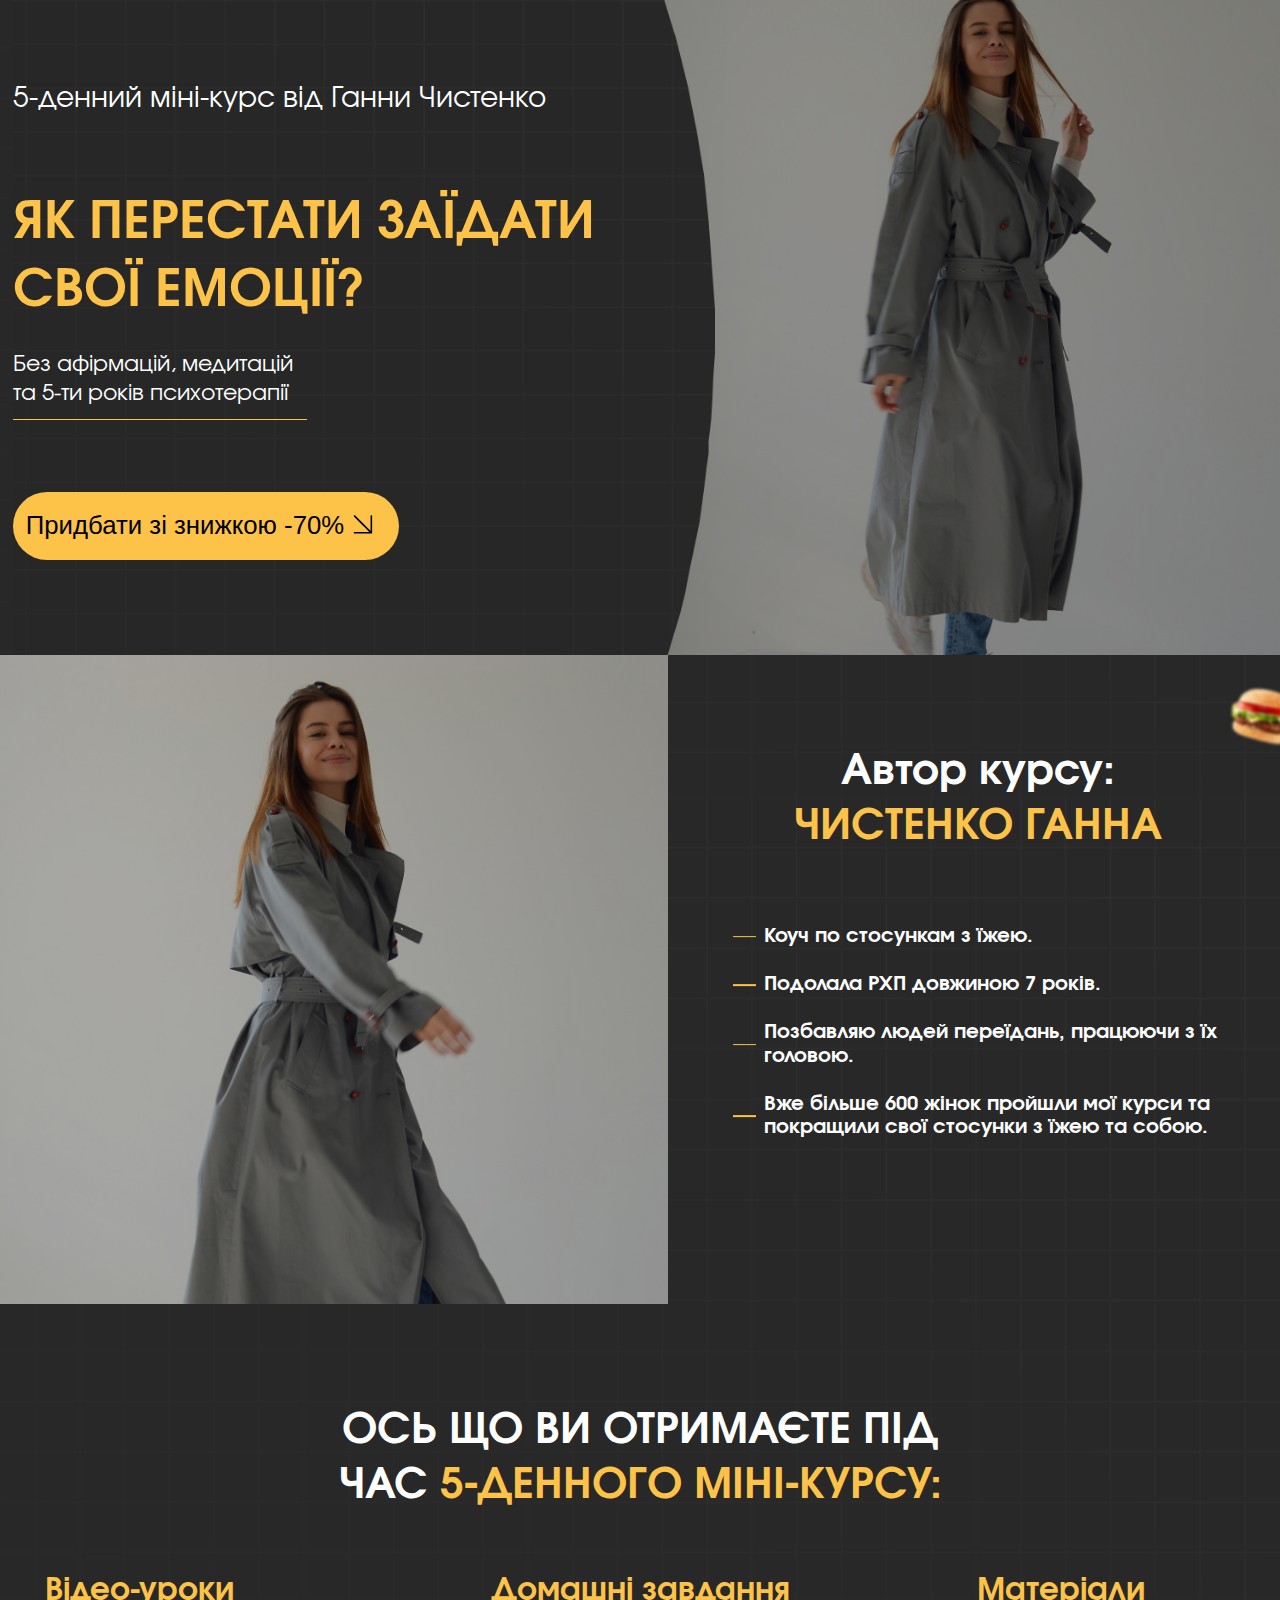
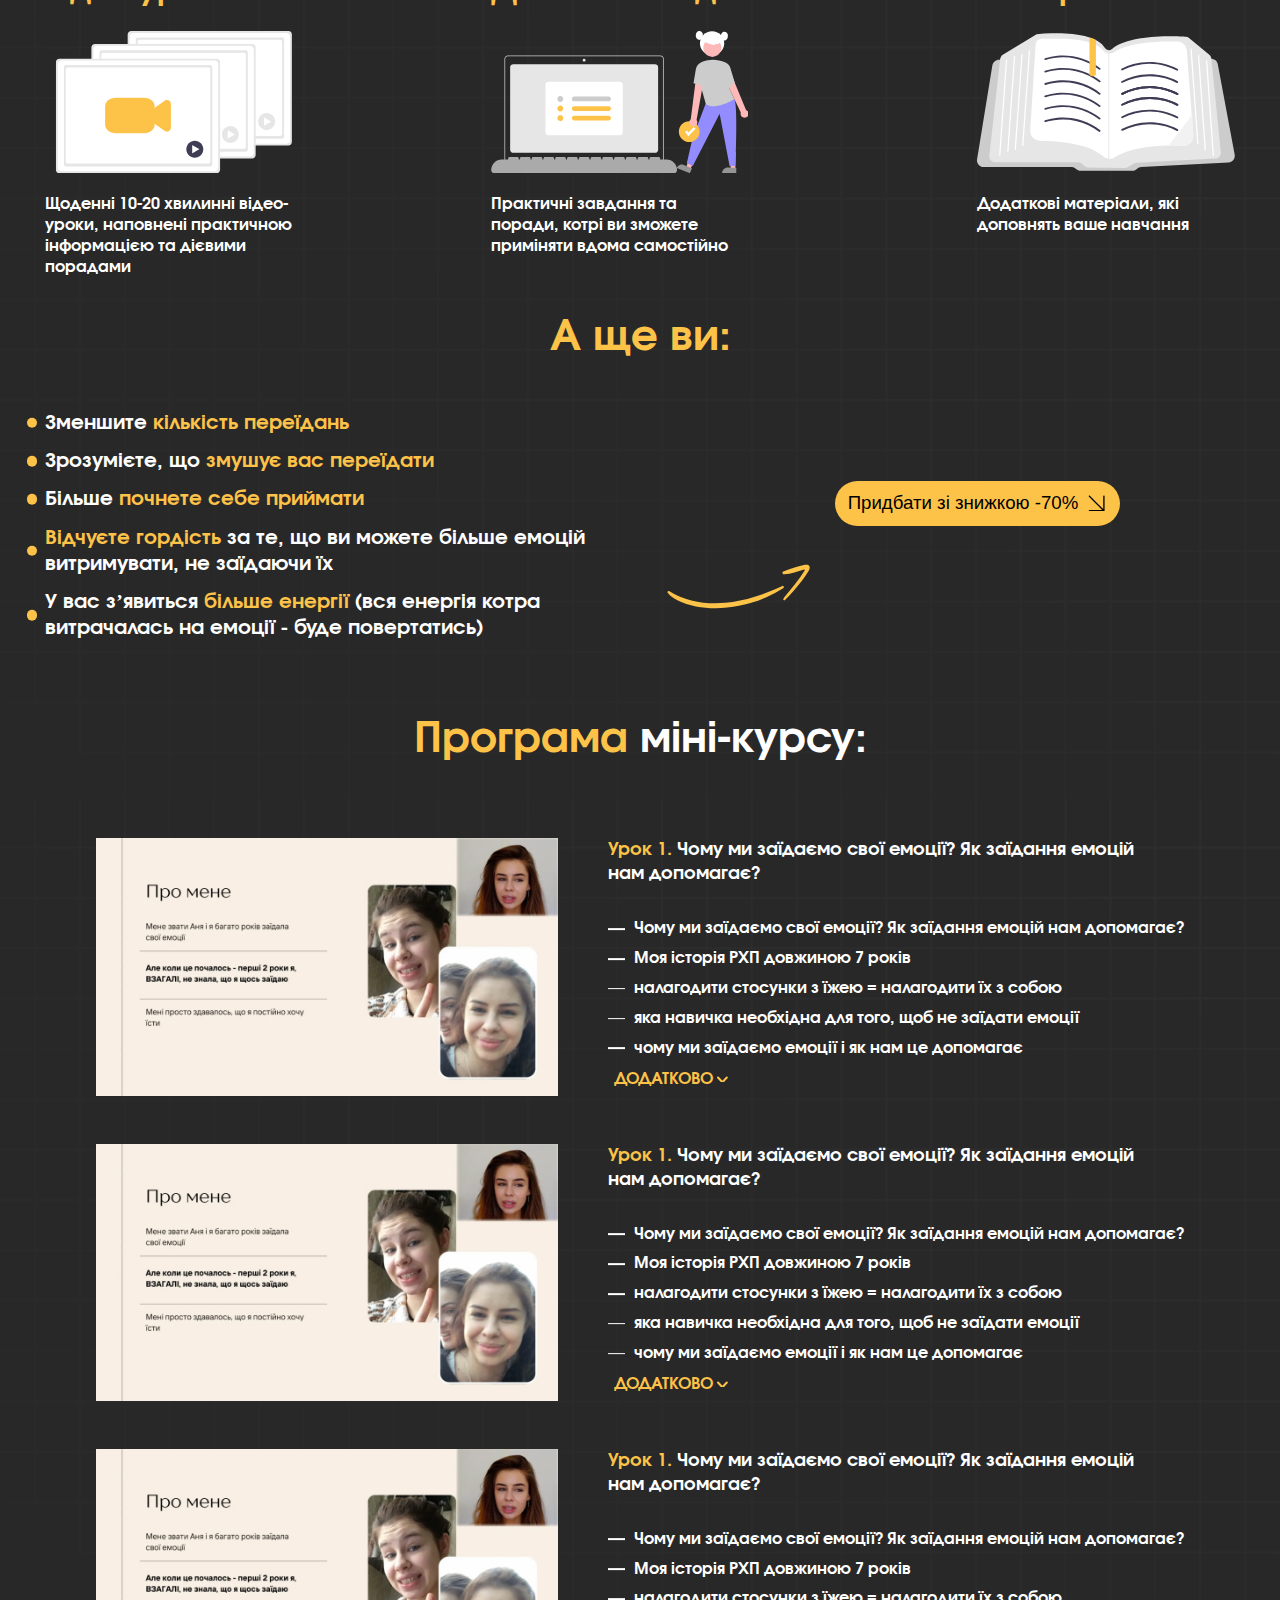
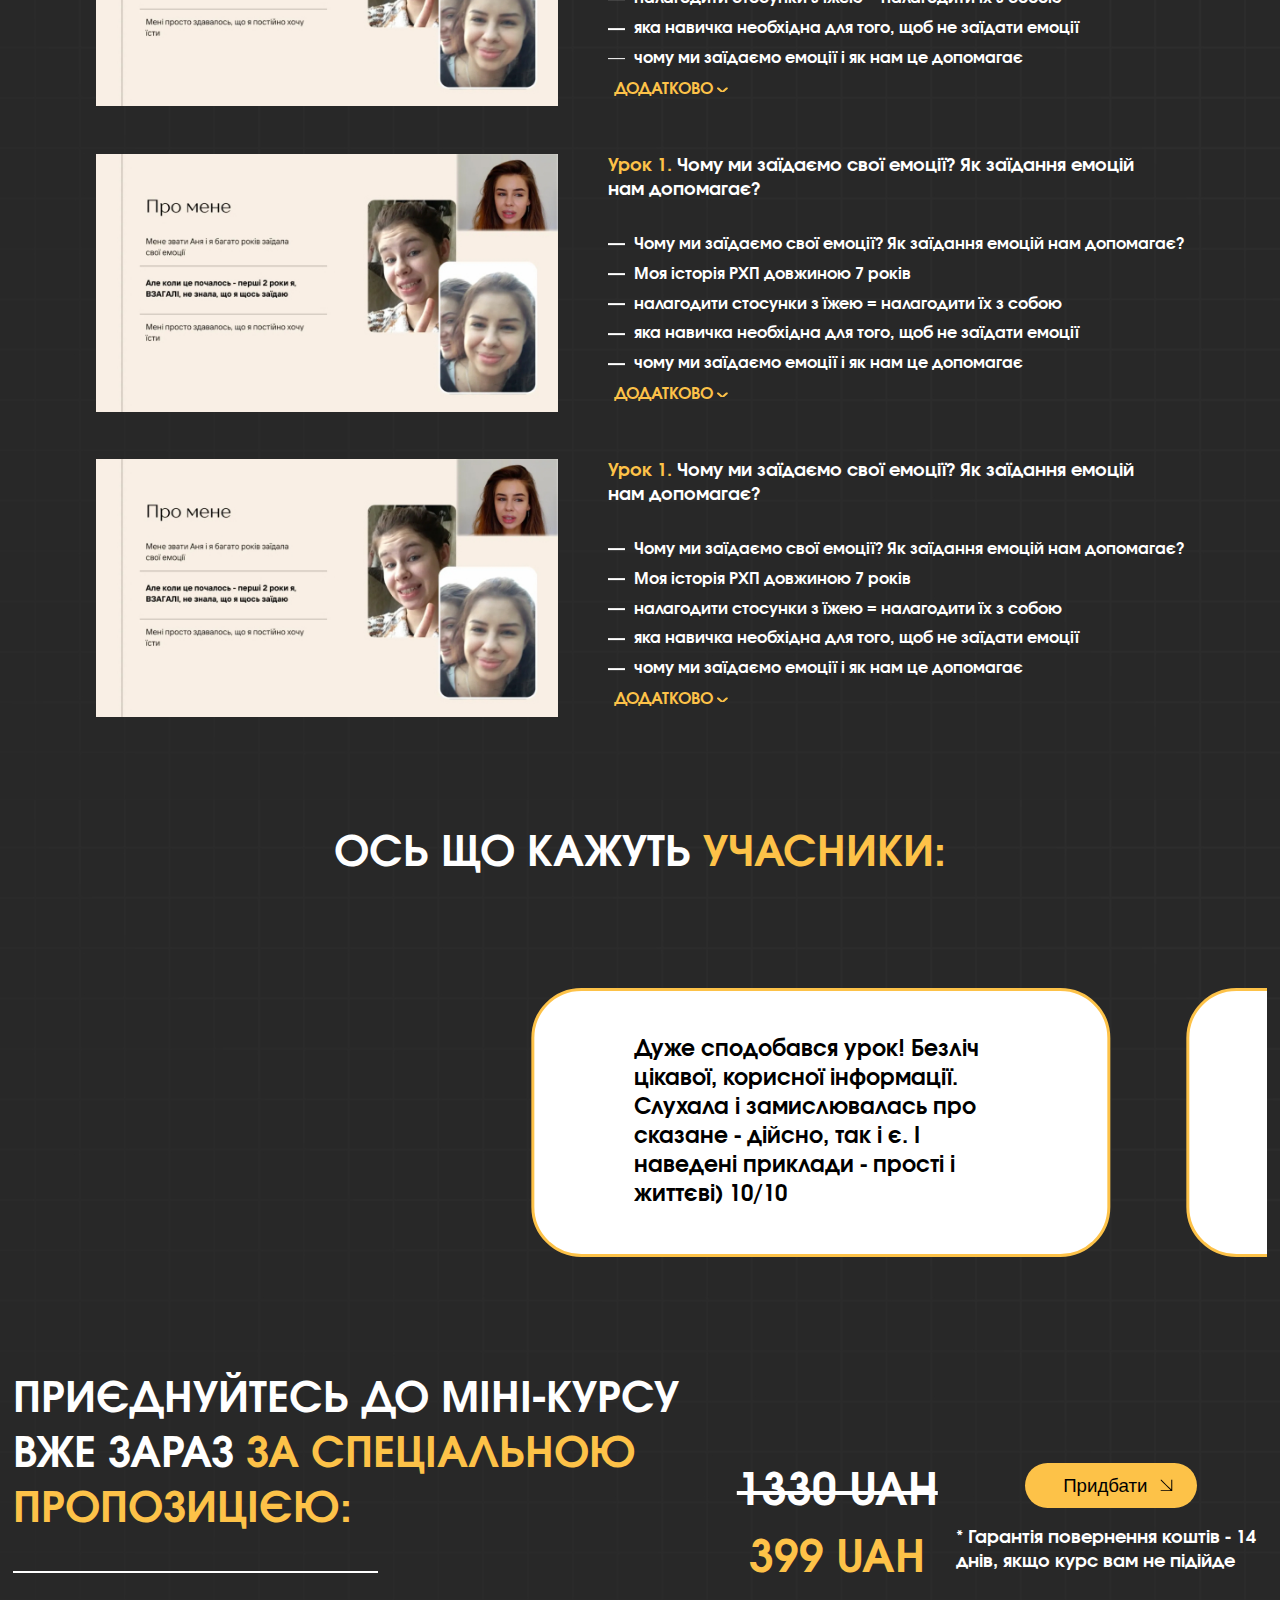
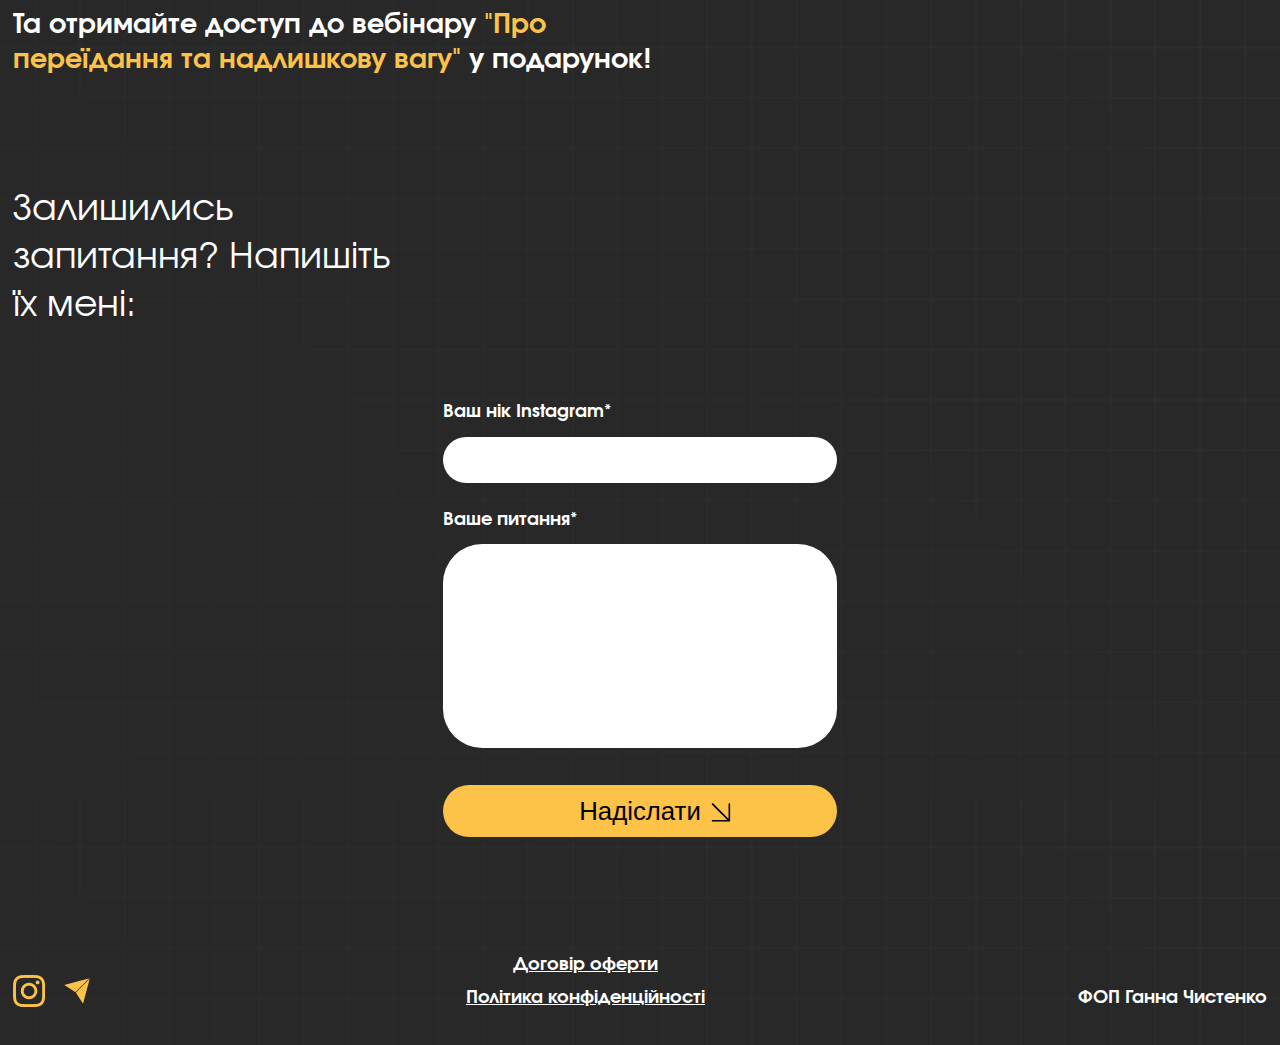
==== index.html @ 41fa8863 "finished desktop" ====
<!DOCTYPE html>
<html lang="ua">

<head>
    <meta charset="UTF-8">
    <meta name="viewport" content="width=device-width, initial-scale=1.0">
    <title>Alina Tymoshenko</title>
    <link rel="stylesheet" href="./css/swiper.css">
    <link rel="stylesheet" href="./css/style.css">
</head>

<body>
    <div class="wrapper">

        <main class="main">
            <section class="head">
                <div class="container head__container">
                    <div class="head__content">
                        <div class="head__content-left">
                            <p class="head__content-left__top-text">
                                5-денний міні-курс від Ганни Чистенко
                            </p>
                            <h1 class="head__title">
                                ЯК ПЕРЕСТАТИ ЗАЇДАТИ
                                СВОЇ ЕМОЦІЇ?
                            </h1>
                            <span class="head__subtitle">
                                Без афірмацій, медитацій
                                та 5-ти років психотерапії
                            </span>
                            <a href="#">
                                <button class="btn">
                                    Придбати зі знижкою -70%
                                </button>
                            </a>
                        </div>
                        <div class="head__content-right">
                            <img class="head__content-img" src="./img/head/photo.jpg" alt="bannerImg">
                        </div>
                    </div>
                </div>
            </section>
            <section id="about" class="about">
                <div class="container about__container">
                    <!-- <h2 class="title  title__shine title--mobile">
                        Про автора курсу
                    </h2> -->
                    <div class="about__content">
                        <div class="about__content-left">
                            <img class="about__content-img" src="./img/about/aboutImg.jpg" alt="whoImg">
                        </div>
                        <div class="about__content-right">
                            <h1 class="title about__title ">
                                Автор курсу:
                                <strong>
                                    ЧИСТЕНКО ГАННА
                                </strong>
                            </h1>
                            <ul class="about__list">
                                <li class="about__list-item">
                                    Коуч по стосункам з їжею.
                                </li>
                                <li class="about__list-item">
                                    Подолала РХП довжиною 7 років. 
                                </li>
                                <li class="about__list-item">
                                    Позбавляю людей переїдань, працюючи з їх головою.
                                </li>
                                <li class="about__list-item">
                                    Вже більше 600 жінок пройшли мої курси та покращили свої стосунки з їжею та собою.
                                </li>
                            </ul>
                        </div>
                    </div>
                </div>
            </section>
            <section class="result">
                <div class="container result__container">
                    <h2 class="title result__title">
                        ОСЬ ЩО ВИ ОТРИМАЄТЕ ПІД ЧАС <strong>5-ДЕННОГО МІНІ-КУРСУ:</strong>
                    </h2>
                    <ul class="result__list">
                        <li class="result__list-item">
                            <h4 class="result__list-item__title">
                                Відео-уроки
                            </h4>
                            <svg class="result__icon" xmlns="http://www.w3.org/2000/svg" width="254" height="153" viewBox="0 0 254 153"
                                fill="none">
                                <g clip-path="url(#clip0_55_604)">
                                    <path
                                        d="M254 119.395C254.005 120.42 253.604 121.405 252.883 122.133C252.163 122.861 251.183 123.274 250.158 123.279H81.1304C80.6232 123.276 80.1216 123.174 79.6541 122.977C79.1865 122.781 78.7623 122.494 78.4055 122.133C78.0488 121.773 77.7665 121.345 77.5749 120.875C77.3833 120.406 77.286 119.903 77.2886 119.395V3.88388C77.2833 2.85917 77.685 1.8743 78.4055 1.14593C79.1259 0.417565 80.1061 0.00535877 81.1303 0H250.158C250.665 0.00263925 251.167 0.10519 251.635 0.301797C252.102 0.498403 252.526 0.785214 252.883 1.14586C253.24 1.5065 253.522 1.93391 253.714 2.40368C253.905 2.87345 254.003 3.37639 254 3.88377V119.395Z"
                                        fill="#E6E6E6" />
                                    <path
                                        d="M252.006 117.504C252.006 118.5 251.611 119.455 250.907 120.159C250.203 120.863 249.248 121.259 248.253 121.259H83.1521C82.1566 121.259 81.2018 120.863 80.4979 120.159C79.7939 119.455 79.3984 118.5 79.3984 117.504V5.82829C79.3984 4.83229 79.7939 3.87709 80.4979 3.17281C81.2018 2.46853 82.1566 2.07288 83.1521 2.07288H248.26C249.254 2.07488 250.207 2.47142 250.909 3.17548C251.612 3.87954 252.006 4.8336 252.006 5.82829V117.504Z"
                                        fill="white" />
                                    <path
                                        d="M88.2222 6.92151H243.358C243.949 6.92151 244.516 7.15636 244.934 7.57439C245.351 7.99242 245.586 8.55939 245.586 9.15058V113.748C245.586 114.339 245.351 114.906 244.934 115.324C244.516 115.742 243.949 115.977 243.358 115.977H88.2222C87.6313 115.977 87.0645 115.742 86.6467 115.324C86.2289 114.906 85.9941 114.339 85.9941 113.748V9.15058C85.9941 8.55939 86.2289 7.99242 86.6467 7.57439C87.0645 7.15636 87.6313 6.92151 88.2222 6.92151Z"
                                        fill="#E6E6E6" />
                                    <path
                                        d="M90.186 9.43005H241.226C241.817 9.43005 242.384 9.6649 242.801 10.0829C243.219 10.501 243.454 11.0679 243.454 11.6591V110.675C243.454 111.266 243.219 111.833 242.801 112.251C242.384 112.669 241.817 112.904 241.226 112.904H90.186C89.5951 112.904 89.0284 112.669 88.6106 112.251C88.1927 111.833 87.958 111.266 87.958 110.675V11.6591C87.958 11.0679 88.1927 10.501 88.6106 10.0829C89.0284 9.6649 89.5951 9.43005 90.186 9.43005Z"
                                        fill="white" />
                                    <path
                                        d="M196.831 78.2147C196.236 78.2143 195.648 78.089 195.105 77.8469C194.979 77.7908 194.858 77.7223 194.746 77.6424L183.769 69.9121C183.212 69.52 182.758 68.9998 182.444 68.3953C182.13 67.7908 181.966 67.1197 181.966 66.4386V55.896C181.966 55.2149 182.13 54.5438 182.444 53.9393C182.758 53.3348 183.212 52.8145 183.769 52.4225L194.746 44.6921C194.858 44.6122 194.979 44.5437 195.105 44.4876C195.752 44.2 196.46 44.0786 197.165 44.1344C197.871 44.1903 198.551 44.4216 199.144 44.8073C199.738 45.193 200.225 45.721 200.563 46.3432C200.901 46.9654 201.077 47.6621 201.077 48.3701V73.9645C201.077 75.0914 200.63 76.1721 199.834 76.9689C199.037 77.7657 197.957 78.2134 196.831 78.2134L196.831 78.2147Z"
                                        fill="#3F3D56" />
                                    <path
                                        d="M172.264 80.2873H141.649C135.403 80.2822 130.341 76.2428 130.334 71.2584V51.0761C130.341 46.0916 135.403 42.0522 141.649 42.0471H172.344C178.546 42.053 183.571 46.0634 183.578 51.0123V71.2584C183.572 76.2428 178.51 80.2822 172.264 80.2873Z"
                                        fill="#3F3D56" />
                                    <path
                                        d="M226.8 106.537C231.829 106.537 235.905 102.459 235.905 97.4278C235.905 92.3967 231.829 88.3182 226.8 88.3182C221.771 88.3182 217.695 92.3967 217.695 97.4278C217.695 102.459 221.771 106.537 226.8 106.537Z"
                                        fill="#E6E6E6" />
                                    <path
                                        d="M231.53 97.2644L224.272 93.0721C224.243 93.0556 224.211 93.0469 224.177 93.0469C224.144 93.0469 224.112 93.0556 224.083 93.0721C224.055 93.0887 224.031 93.1125 224.014 93.1412C223.998 93.1698 223.989 93.2023 223.989 93.2354V101.62C223.989 101.653 223.998 101.686 224.014 101.714C224.031 101.743 224.055 101.767 224.083 101.783C224.112 101.8 224.144 101.809 224.177 101.809C224.211 101.809 224.243 101.8 224.272 101.783L231.53 97.591C231.558 97.5745 231.582 97.5507 231.599 97.522C231.615 97.4933 231.624 97.4608 231.624 97.4277C231.624 97.3946 231.615 97.3621 231.599 97.3335C231.582 97.3048 231.558 97.281 231.53 97.2644L224.272 93.0721C224.243 93.0556 224.211 93.0469 224.177 93.0469C224.144 93.0469 224.112 93.0556 224.083 93.0721C224.055 93.0887 224.031 93.1125 224.014 93.1412C223.998 93.1698 223.989 93.2023 223.989 93.2354V101.62C223.989 101.653 223.998 101.686 224.014 101.714C224.031 101.743 224.055 101.767 224.083 101.783C224.112 101.8 224.144 101.809 224.177 101.809C224.211 101.809 224.243 101.8 224.272 101.783L231.53 97.591C231.558 97.5745 231.582 97.5507 231.599 97.522C231.615 97.4933 231.624 97.4608 231.624 97.4277C231.624 97.3946 231.615 97.3621 231.599 97.3335C231.582 97.3048 231.558 97.281 231.53 97.2644Z"
                                        fill="white" />
                                    <path
                                        d="M214.978 133.248C214.983 134.273 214.582 135.258 213.861 135.986C213.141 136.714 212.161 137.127 211.136 137.132H42.1084C41.6013 137.129 41.0996 137.027 40.6321 136.83C40.1646 136.634 39.7403 136.347 39.3836 135.986C39.0268 135.626 38.7446 135.198 38.5529 134.728C38.3613 134.259 38.264 133.756 38.2667 133.248V17.7369C38.2613 16.7122 38.663 15.7273 39.3835 14.999C40.1039 14.2706 41.0841 13.8584 42.1083 13.853H211.136C211.643 13.8557 212.145 13.9582 212.613 14.1548C213.08 14.3514 213.504 14.6382 213.861 14.9989C214.218 15.3595 214.5 15.7869 214.692 16.2567C214.883 16.7265 214.981 17.2294 214.978 17.7368V133.248Z"
                                        fill="#E6E6E6" />
                                    <path
                                        d="M212.984 131.357C212.984 132.353 212.589 133.308 211.885 134.012C211.181 134.716 210.226 135.112 209.231 135.112H44.1301C43.1346 135.112 42.1798 134.716 41.4759 134.012C40.7719 133.308 40.3765 132.353 40.3765 131.357V19.6813C40.3765 18.6853 40.7719 17.7301 41.4759 17.0258C42.1798 16.3216 43.1346 15.9259 44.1301 15.9259H209.238C210.232 15.9279 211.185 16.3244 211.887 17.0285C212.59 17.7326 212.984 18.6866 212.984 19.6813V131.357Z"
                                        fill="white" />
                                    <path
                                        d="M49.2004 20.7744H204.336C204.927 20.7744 205.494 21.0093 205.912 21.4273C206.33 21.8453 206.564 22.4123 206.564 23.0035V127.601C206.564 128.192 206.33 128.759 205.912 129.177C205.494 129.595 204.927 129.83 204.336 129.83H49.2004C48.6095 129.83 48.0428 129.595 47.625 129.177C47.2071 128.759 46.9724 128.192 46.9724 127.601V23.0035C46.9724 22.4123 47.2071 21.8453 47.625 21.4273C48.0428 21.0093 48.6095 20.7744 49.2004 20.7744Z"
                                        fill="#E6E6E6" />
                                    <path
                                        d="M51.1641 23.2831H202.204C202.795 23.2831 203.362 23.5179 203.779 23.936C204.197 24.354 204.432 24.921 204.432 25.5122V124.528C204.432 125.119 204.197 125.686 203.779 126.104C203.362 126.523 202.795 126.757 202.204 126.757H51.1641C50.5731 126.757 50.0064 126.523 49.5886 126.104C49.1708 125.686 48.936 125.119 48.936 124.528V25.5122C48.936 24.921 49.1708 24.354 49.5886 23.936C50.0064 23.5179 50.5731 23.2831 51.1641 23.2831Z"
                                        fill="white" />
                                    <path
                                        d="M157.809 92.0677C157.214 92.0673 156.626 91.942 156.083 91.7C155.957 91.6438 155.836 91.5753 155.724 91.4955L144.747 83.7651C144.19 83.373 143.736 82.8528 143.422 82.2483C143.108 81.6438 142.944 80.9727 142.944 80.2916V69.749C142.944 69.0679 143.108 68.3968 143.422 67.7923C143.736 67.1878 144.19 66.6676 144.747 66.2755L155.724 58.5451C155.836 58.4653 155.957 58.3968 156.083 58.3407C156.73 58.0531 157.438 57.9316 158.143 57.9875C158.849 58.0433 159.529 58.2746 160.123 58.6603C160.716 59.0461 161.203 59.574 161.541 60.1962C161.879 60.8184 162.055 61.5152 162.055 62.2231V87.8175C162.055 88.9444 161.608 90.0251 160.812 90.8219C160.015 91.6188 158.935 92.0664 157.809 92.0664L157.809 92.0677Z"
                                        fill="#3F3D56" />
                                    <path
                                        d="M133.242 94.1404H102.627C96.3808 94.1353 91.3189 90.0958 91.3125 85.1114V64.9291C91.3189 59.9447 96.3808 55.9053 102.627 55.9001H133.322C139.524 55.906 144.549 59.9164 144.556 64.8654V85.1114C144.55 90.0958 139.488 94.1353 133.242 94.1404Z"
                                        fill="#3F3D56" />
                                    <path
                                        d="M187.778 120.39C192.807 120.39 196.884 116.312 196.884 111.281C196.884 106.25 192.807 102.171 187.778 102.171C182.75 102.171 178.673 106.25 178.673 111.281C178.673 116.312 182.75 120.39 187.778 120.39Z"
                                        fill="#E6E6E6" />
                                    <path
                                        d="M192.508 111.117L185.25 106.925C185.221 106.909 185.189 106.9 185.156 106.9C185.122 106.9 185.09 106.909 185.061 106.925C185.033 106.942 185.009 106.966 184.992 106.994C184.976 107.023 184.967 107.055 184.967 107.088V115.473C184.967 115.506 184.976 115.539 184.992 115.567C185.009 115.596 185.033 115.62 185.061 115.636C185.09 115.653 185.122 115.662 185.156 115.662C185.189 115.662 185.221 115.653 185.25 115.636L192.508 111.444C192.536 111.428 192.56 111.404 192.577 111.375C192.593 111.346 192.602 111.314 192.602 111.281C192.602 111.248 192.593 111.215 192.577 111.187C192.56 111.158 192.536 111.134 192.508 111.117L185.25 106.925C185.221 106.909 185.189 106.9 185.156 106.9C185.122 106.9 185.09 106.909 185.061 106.925C185.033 106.942 185.009 106.966 184.992 106.994C184.976 107.023 184.967 107.055 184.967 107.088V115.473C184.967 115.506 184.976 115.539 184.992 115.567C185.009 115.596 185.033 115.62 185.061 115.636C185.09 115.653 185.122 115.662 185.156 115.662C185.189 115.662 185.221 115.653 185.25 115.636L192.508 111.444C192.536 111.428 192.56 111.404 192.577 111.375C192.593 111.346 192.602 111.314 192.602 111.281C192.602 111.248 192.593 111.215 192.577 111.187C192.56 111.158 192.536 111.134 192.508 111.117Z"
                                        fill="white" />
                                    <path
                                        d="M176.711 149.116C176.717 150.141 176.315 151.126 175.595 151.854C174.874 152.582 173.894 152.995 172.87 153H3.84182C3.33468 152.997 2.83301 152.895 2.36548 152.698C1.89795 152.502 1.4737 152.215 1.11696 151.854C0.760215 151.493 0.477967 151.066 0.286328 150.596C0.0946896 150.127 -0.0025863 149.624 5.28671e-05 149.116V33.6048C-0.00530269 32.5801 0.396433 31.5952 1.11688 30.8669C1.83733 30.1385 2.81749 29.7263 3.84171 29.7209H172.87C173.377 29.7236 173.878 29.8261 174.346 30.0227C174.813 30.2194 175.238 30.5062 175.594 30.8668C175.951 31.2274 176.233 31.6549 176.425 32.1246C176.617 32.5944 176.714 33.0973 176.711 33.6047V149.116Z"
                                        fill="#E6E6E6" />
                                    <path
                                        d="M174.718 147.225C174.718 148.221 174.322 149.176 173.618 149.88C172.914 150.584 171.96 150.98 170.964 150.98H5.86352C4.86799 150.98 3.91323 150.584 3.20928 149.88C2.50534 149.176 2.10986 148.221 2.10986 147.225V35.5492C2.10986 34.5532 2.50534 33.598 3.20928 32.8938C3.91323 32.1895 4.86799 31.7938 5.86352 31.7938H170.972C171.966 31.7958 172.919 32.1924 173.621 32.8964C174.323 33.6005 174.718 34.5546 174.718 35.5492V147.225Z"
                                        fill="white" />
                                    <path
                                        d="M10.9338 36.6425H166.07C166.661 36.6425 167.227 36.8773 167.645 37.2953C168.063 37.7134 168.298 38.2803 168.298 38.8715V143.469C168.298 144.06 168.063 144.627 167.645 145.045C167.227 145.463 166.661 145.698 166.07 145.698H10.9338C10.3429 145.698 9.77622 145.463 9.35838 145.045C8.94055 144.627 8.70581 144.06 8.70581 143.469V38.8715C8.70581 38.2803 8.94055 37.7134 9.35838 37.2953C9.77622 36.8773 10.3429 36.6425 10.9338 36.6425Z"
                                        fill="#E6E6E6" />
                                    <path
                                        d="M12.8975 39.1511H163.937C164.23 39.1511 164.52 39.2088 164.79 39.3208C165.06 39.4328 165.306 39.597 165.513 39.804C165.72 40.011 165.884 40.2567 165.996 40.5272C166.108 40.7976 166.165 41.0875 166.165 41.3802V140.396C166.165 140.689 166.108 140.979 165.996 141.249C165.884 141.52 165.72 141.766 165.513 141.973C165.306 142.18 165.06 142.344 164.79 142.456C164.52 142.568 164.23 142.625 163.937 142.625H12.8975C12.3065 142.625 11.7398 142.391 11.322 141.973C10.9042 141.555 10.6694 140.988 10.6694 140.396V41.3802C10.6694 40.789 10.9042 40.222 11.322 39.804C11.7398 39.386 12.3065 39.1511 12.8975 39.1511Z"
                                        fill="white" />
                                    <path
                                        d="M119.542 108.275C118.947 108.275 118.36 108.15 117.817 107.907C117.69 107.851 117.57 107.783 117.457 107.703L106.48 99.9726C105.923 99.5806 105.469 99.0604 105.155 98.4558C104.842 97.8513 104.678 97.1802 104.678 96.4991V85.9565C104.678 85.2754 104.842 84.6043 105.155 83.9998C105.469 83.3953 105.923 82.8751 106.48 82.483L117.457 74.7527C117.57 74.6728 117.69 74.6043 117.817 74.5482C118.463 74.2606 119.171 74.1392 119.877 74.195C120.582 74.2508 121.263 74.4821 121.856 74.8678C122.449 75.2536 122.937 75.7815 123.274 76.4037C123.612 77.0259 123.789 77.7227 123.789 78.4306V104.025C123.789 105.152 123.341 106.233 122.545 107.029C121.749 107.826 120.668 108.274 119.542 108.274L119.542 108.275Z"
                                        fill="#FDC248" />
                                    <path
                                        d="M94.9755 110.008H64.3602C58.1142 110.003 53.0523 105.964 53.0459 100.979V80.797C53.0523 75.8126 58.1142 71.7732 64.3602 71.7681H95.0554C101.257 71.7739 106.283 75.7844 106.29 80.7333V100.979C106.283 105.964 101.222 110.003 94.9755 110.008Z"
                                        fill="#FDC248" />
                                    <path
                                        d="M149.512 136.258C154.54 136.258 158.617 132.18 158.617 127.149C158.617 122.118 154.54 118.039 149.512 118.039C144.483 118.039 140.406 122.118 140.406 127.149C140.406 132.18 144.483 136.258 149.512 136.258Z"
                                        fill="#3F3D56" />
                                    <path
                                        d="M154.241 126.985L146.983 122.793C146.954 122.777 146.922 122.768 146.889 122.768C146.856 122.768 146.823 122.777 146.795 122.793C146.766 122.81 146.742 122.833 146.726 122.862C146.709 122.891 146.7 122.923 146.7 122.956V131.341C146.7 131.374 146.709 131.407 146.726 131.435C146.742 131.464 146.766 131.488 146.795 131.504C146.823 131.521 146.856 131.53 146.889 131.53C146.922 131.53 146.954 131.521 146.983 131.504L154.241 127.312C154.27 127.295 154.293 127.272 154.31 127.243C154.327 127.214 154.335 127.182 154.335 127.149C154.335 127.116 154.327 127.083 154.31 127.054C154.293 127.026 154.27 127.002 154.241 126.985L146.983 122.793C146.954 122.777 146.922 122.768 146.889 122.768C146.856 122.768 146.823 122.777 146.795 122.793C146.766 122.81 146.742 122.833 146.726 122.862C146.709 122.891 146.7 122.923 146.7 122.956V131.341C146.7 131.374 146.709 131.407 146.726 131.435C146.742 131.464 146.766 131.488 146.795 131.504C146.823 131.521 146.856 131.53 146.889 131.53C146.922 131.53 146.954 131.521 146.983 131.504L154.241 127.312C154.27 127.295 154.293 127.272 154.31 127.243C154.327 127.214 154.335 127.182 154.335 127.149C154.335 127.116 154.327 127.083 154.31 127.054C154.293 127.026 154.27 127.002 154.241 126.985Z"
                                        fill="white" />
                                </g>
                                <defs>
                                    <clipPath id="clip0_55_604">
                                        <rect width="254" height="153" fill="white" />
                                    </clipPath>
                                </defs>
                            </svg>
                            <p class="result__list-item__text">
                                Щоденні 10-20 хвилинні відео-уроки, наповнені практичною інформацією та дієвими порадами
                            </p>
                        </li>
                        <li class="result__list-item">
                            <h4 class="result__list-item__title">
                                Домашні завдання
                            </h4>
                            <svg class="result__icon" width="295" height="163" viewBox="0 0 295 163" fill="none" xmlns="http://www.w3.org/2000/svg">
                                <path d="M187.738 139.665H25.313C24.3623 139.664 23.4508 139.286 22.7786 138.614C22.1063 137.943 21.7281 137.032 21.7271 136.082V41.6206C21.7281 40.6708 22.1063 39.7602 22.7785 39.0886C23.4508 38.417 24.3623 38.0393 25.313 38.0382H187.738C188.688 38.0393 189.6 38.4171 190.272 39.0887C190.944 39.7603 191.323 40.6708 191.324 41.6206V136.082C191.323 137.032 190.944 137.943 190.272 138.614C189.6 139.286 188.688 139.664 187.738 139.665Z" fill="#E6E6E6"/>
                                <path d="M197.863 152.885H15.1877V32.1379C15.189 31.0764 15.6116 30.0587 16.363 29.3081C17.1143 28.5575 18.133 28.1352 19.1956 28.134H193.855C194.917 28.1352 195.936 28.5575 196.688 29.3081C197.439 30.0587 197.862 31.0764 197.863 32.1379V152.885ZM16.0315 152.042H197.019V32.1379C197.018 31.2998 196.684 30.4964 196.091 29.9038C195.498 29.3112 194.694 28.9779 193.855 28.9769H19.1956C18.3567 28.9779 17.5525 29.3112 16.9593 29.9038C16.3661 30.4964 16.0324 31.2998 16.0315 32.1379V152.042Z" fill="#CCCCCC"/>
                                <path d="M106.525 35.0881C107.457 35.0881 108.213 34.3333 108.213 33.4023C108.213 32.4712 107.457 31.7164 106.525 31.7164C105.593 31.7164 104.838 32.4712 104.838 33.4023C104.838 34.3333 105.593 35.0881 106.525 35.0881Z" fill="#E6E6E6"/>
                                <path d="M147.237 119.618H65.8135C64.8628 119.617 63.9513 119.239 63.2791 118.568C62.6068 117.896 62.2286 116.985 62.2275 116.036V61.6678C62.2286 60.7181 62.6068 59.8075 63.2791 59.1359C63.9513 58.4643 64.8628 58.0865 65.8135 58.0854H147.237C148.188 58.0866 149.099 58.4644 149.771 59.136C150.444 59.8075 150.822 60.7181 150.823 61.6678V116.036C150.822 116.985 150.444 117.896 149.771 118.568C149.099 119.239 148.188 119.617 147.237 119.618Z" fill="white"/>
                                <path d="M79.2083 81.2653C78.5408 81.2653 77.8883 81.0675 77.3332 80.697C76.7782 80.3265 76.3456 79.8 76.0902 79.1839C75.8347 78.5678 75.7679 77.8899 75.8981 77.2358C76.0283 76.5818 76.3498 75.981 76.8218 75.5095C77.2938 75.038 77.8952 74.7169 78.5499 74.5868C79.2046 74.4567 79.8832 74.5234 80.4999 74.7786C81.1166 75.0338 81.6437 75.466 82.0146 76.0204C82.3854 76.5749 82.5834 77.2268 82.5834 77.8936C82.5823 78.7875 82.2264 79.6445 81.5937 80.2766C80.961 80.9087 80.1031 81.2642 79.2083 81.2653Z" fill="#CCCCCC"/>
                                <path d="M79.2083 92.2232C78.5408 92.2232 77.8883 92.0254 77.3332 91.6549C76.7782 91.2844 76.3456 90.7579 76.0902 90.1418C75.8347 89.5257 75.7679 88.8478 75.8981 88.1937C76.0283 87.5397 76.3498 86.9389 76.8218 86.4674C77.2938 85.9958 77.8952 85.6747 78.5499 85.5447C79.2046 85.4146 79.8832 85.4813 80.4999 85.7365C81.1166 85.9917 81.6437 86.4238 82.0146 86.9783C82.3854 87.5328 82.5834 88.1847 82.5834 88.8515C82.5823 89.7454 82.2264 90.6024 81.5937 91.2345C80.961 91.8666 80.1031 92.2221 79.2083 92.2232Z" fill="#FDC248"/>
                                <path d="M79.2083 103.181C78.5408 103.181 77.8883 102.983 77.3332 102.613C76.7782 102.242 76.3456 101.716 76.0902 101.1C75.8347 100.484 75.7679 99.8056 75.8981 99.1516C76.0283 98.4976 76.3498 97.8968 76.8218 97.4253C77.2938 96.9537 77.8952 96.6326 78.5499 96.5025C79.2046 96.3724 79.8832 96.4392 80.4999 96.6944C81.1166 96.9496 81.6437 97.3817 82.0146 97.9362C82.3854 98.4907 82.5834 99.1425 82.5834 99.8094C82.5823 100.703 82.2264 101.56 81.5937 102.192C80.961 102.824 80.1031 103.18 79.2083 103.181Z" fill="#FDC248"/>
                                <path d="M95.2398 75.1542C94.5125 75.1542 93.815 75.4428 93.3007 75.9565C92.7865 76.4703 92.4976 77.1671 92.4976 77.8936C92.4976 78.6202 92.7865 79.317 93.3007 79.8307C93.815 80.3445 94.5125 80.6331 95.2398 80.6331H134.475C135.202 80.6331 135.9 80.3445 136.414 79.8307C136.928 79.317 137.217 78.6202 137.217 77.8936C137.217 77.1671 136.928 76.4703 136.414 75.9565C135.9 75.4428 135.202 75.1542 134.475 75.1542H95.2398Z" fill="#CCCCCC"/>
                                <path d="M95.2398 86.1121C94.5125 86.1121 93.815 86.4007 93.3007 86.9144C92.7865 87.4282 92.4976 88.125 92.4976 88.8515C92.4976 89.5781 92.7865 90.2749 93.3007 90.7886C93.815 91.3024 94.5125 91.591 95.2398 91.591H134.475C135.202 91.591 135.9 91.3024 136.414 90.7886C136.928 90.2749 137.217 89.5781 137.217 88.8515C137.217 88.125 136.928 87.4282 136.414 86.9144C135.9 86.4007 135.202 86.1121 134.475 86.1121H95.2398Z" fill="#FDC248"/>
                                <path d="M95.2398 97.0698C94.5125 97.0698 93.815 97.3584 93.3007 97.8722C92.7865 98.3859 92.4976 99.0827 92.4976 99.8093C92.4976 100.536 92.7865 101.233 93.3007 101.746C93.815 102.26 94.5125 102.549 95.2398 102.549H134.475C135.202 102.549 135.9 102.26 136.414 101.746C136.928 101.233 137.217 100.536 137.217 99.8093C137.217 99.0827 136.928 98.3859 136.414 97.8722C135.9 97.3584 135.202 97.0698 134.475 97.0698H95.2398Z" fill="#FDC248"/>
                                <path d="M279.83 158.184L274.658 158.098L272.532 138.129L280.165 138.258L279.83 158.184Z" fill="#FFB8B8"/>
                                <path d="M270.989 156.559L280.963 156.727L280.857 163L264.604 162.727C264.618 161.903 264.794 161.09 265.122 160.334C265.451 159.579 265.925 158.895 266.518 158.322C267.111 157.749 267.811 157.299 268.578 156.996C269.345 156.694 270.164 156.545 270.989 156.559Z" fill="#959595"/>
                                <path d="M228.509 158.137L223.714 156.198L228.918 136.802L235.994 139.664L228.509 158.137Z" fill="#FFB8B8"/>
                                <path d="M220.844 153.445L230.09 157.184L227.734 163L212.666 156.907C213.291 155.364 214.504 154.133 216.038 153.484C217.571 152.835 219.3 152.821 220.844 153.445Z" fill="#959595"/>
                                <path d="M245.795 83.4169L230.607 123.455L224.279 151.271L231.029 154.643L261.826 94.7962L273.217 154.854H279.967C279.967 154.854 283.054 83.6215 278.557 78.0403L245.795 83.4169Z" fill="#928CFF"/>
                                <path d="M226.966 127.254C233.53 127.254 238.851 121.938 238.851 115.38C238.851 108.823 233.53 103.507 226.966 103.507C220.402 103.507 215.081 108.823 215.081 115.38C215.081 121.938 220.402 127.254 226.966 127.254Z" fill="#FDC248"/>
                                <path d="M225.975 120.63L222.203 115.785L224.397 114.081L226.183 116.375L232.217 110.012L234.235 111.921L225.975 120.63Z" fill="white"/>
                                <path d="M253.178 27.9954C260.867 27.9954 267.1 21.7686 267.1 14.0874C267.1 6.40617 260.867 0.179321 253.178 0.179321C245.489 0.179321 239.256 6.40617 239.256 14.0874C239.256 21.7686 245.489 27.9954 253.178 27.9954Z" fill="white"/>
                                <path d="M233.748 108.729C234.341 108.434 234.863 108.013 235.275 107.495C235.688 106.977 235.982 106.375 236.136 105.731C236.291 105.088 236.302 104.418 236.17 103.77C236.037 103.121 235.764 102.509 235.369 101.978L245.93 43.5893L236.075 43.4596L228.741 101.198C227.891 101.92 227.335 102.928 227.18 104.032C227.024 105.135 227.279 106.257 227.896 107.186C228.513 108.114 229.45 108.784 230.529 109.068C231.607 109.353 232.753 109.232 233.748 108.729Z" fill="#FFB8B8"/>
                                <path d="M294.267 97.3246C294.639 96.7579 294.879 96.1151 294.97 95.4434C295.06 94.7718 294.998 94.0884 294.789 93.4437C294.58 92.799 294.229 92.2094 293.761 91.7184C293.294 91.2274 292.722 90.8475 292.087 90.6067L273.229 44.845C272.767 43.725 272.067 42.719 271.177 41.8968C270.287 41.0747 269.228 40.4562 268.074 40.0843C266.92 39.7125 265.699 39.5962 264.496 39.7436C263.292 39.8911 262.136 40.2986 261.106 40.938L286.084 93.5193C285.762 94.5696 285.831 95.7007 286.279 96.7041C286.726 97.7074 287.521 98.5153 288.518 98.9789C289.515 99.4424 290.646 99.5302 291.702 99.2262C292.759 98.9222 293.67 98.2468 294.267 97.3246Z" fill="#FFB8B8"/>
                                <path d="M253.453 29.6787C259.176 29.6787 263.815 25.0443 263.815 19.3274C263.815 13.6104 259.176 8.97595 253.453 8.97595C247.731 8.97595 243.092 13.6104 243.092 19.3274C243.092 25.0443 247.731 29.6787 253.453 29.6787Z" fill="#FFB8B8"/>
                                <path d="M240.854 35.6943C246.83 33.2088 257.148 30.7523 268.605 36.1064C269.946 36.7308 271.139 37.6314 272.107 38.749C273.075 39.8666 273.795 41.1761 274.221 42.5914L279.123 58.9725L272.795 65.2944L278.701 78.3595C278.701 78.3595 256.131 92.0568 246.006 83.6277L239.888 61.9227L231.873 59.8154L234.607 43.5848C234.896 41.8493 235.62 40.2153 236.712 38.8354C237.805 37.4555 239.23 36.3748 240.854 35.6943Z" fill="#CCCCCC"/>
                                <path d="M243.762 11.6724C247.809 14.1401 252.371 15.6418 257.093 16.0605L255.688 14.3785C256.711 14.7564 257.788 14.97 258.878 15.0113C259.424 15.0271 259.965 14.9149 260.46 14.6836C260.954 14.4524 261.388 14.1086 261.725 13.6798C262.001 13.2346 262.165 12.7293 262.202 12.2072C262.24 11.685 262.151 11.1615 261.943 10.6812C261.515 9.72317 260.848 8.89057 260.007 8.26263C258.515 7.08406 256.755 6.29239 254.883 5.95818C253.011 5.62396 251.086 5.75759 249.278 6.34714C248.038 6.71735 246.927 7.42901 246.074 8.40057C245.654 8.88998 245.362 9.47584 245.225 10.1056C245.088 10.7353 245.109 11.3892 245.288 12.0086" fill="white"/>
                                <path d="M241.824 2.46171C241.655 0.691599 239.485 -0.398155 237.787 0.136542C236.09 0.671239 234.975 2.37873 234.638 4.1247C234.476 4.86 234.461 5.62003 234.594 6.36123C234.726 7.10242 235.004 7.8102 235.411 8.44397C235.831 9.06971 236.423 9.56163 237.115 9.86128C237.808 10.1609 238.572 10.2557 239.316 10.1343C240.995 9.7768 242.158 8.13915 242.491 6.45685C242.824 4.77456 242.493 3.04013 242.163 1.35728" fill="white"/>
                                <path d="M270.512 3.30461C270.343 1.53449 268.173 0.44474 266.475 0.979437C264.778 1.51413 263.663 3.22163 263.326 4.96759C263.164 5.70289 263.149 6.46293 263.282 7.20412C263.414 7.94531 263.692 8.65309 264.099 9.28686C264.519 9.9126 265.111 10.4045 265.803 10.7042C266.496 11.0038 267.26 11.0986 268.004 10.9772C269.683 10.6197 270.846 8.98204 271.179 7.29975C271.512 5.61746 271.181 3.88303 270.851 2.20018" fill="white"/>
                                <path d="M201.027 147.406H193.644V146.142C193.644 145.695 193.466 145.266 193.15 144.95C192.833 144.634 192.404 144.456 191.956 144.456H183.097C182.649 144.456 182.22 144.634 181.904 144.95C181.587 145.266 181.409 145.695 181.409 146.142V147.406H180.144V146.142C180.144 145.695 179.966 145.266 179.649 144.95C179.333 144.634 178.904 144.456 178.456 144.456H169.597C169.149 144.456 168.72 144.634 168.403 144.95C168.087 145.266 167.909 145.695 167.909 146.142V147.406H166.643V146.142C166.643 145.695 166.466 145.266 166.149 144.95C165.833 144.634 165.404 144.456 164.956 144.456H156.096C155.649 144.456 155.22 144.634 154.903 144.95C154.587 145.266 154.409 145.695 154.409 146.142V147.406H153.143V146.142C153.143 145.695 152.965 145.266 152.649 144.95C152.333 144.634 151.903 144.456 151.456 144.456H142.596C142.149 144.456 141.719 144.634 141.403 144.95C141.086 145.266 140.909 145.695 140.909 146.142V147.406H139.643V146.142C139.643 145.695 139.465 145.266 139.149 144.95C138.832 144.634 138.403 144.456 137.955 144.456H129.096C128.648 144.456 128.219 144.634 127.903 144.95C127.586 145.266 127.408 145.695 127.408 146.142V147.406H126.143V146.142C126.143 145.695 125.965 145.266 125.649 144.95C125.332 144.634 124.903 144.456 124.455 144.456H115.596C115.148 144.456 114.719 144.634 114.402 144.95C114.086 145.266 113.908 145.695 113.908 146.142V147.406H112.643V146.142C112.643 145.695 112.465 145.266 112.148 144.95C111.832 144.634 111.403 144.456 110.955 144.456H102.096C101.648 144.456 101.219 144.634 100.902 144.95C100.586 145.266 100.408 145.695 100.408 146.142V147.406H99.1423V146.142C99.1423 145.695 98.9645 145.266 98.6481 144.95C98.3316 144.634 97.9024 144.456 97.4548 144.456H88.5953C88.1477 144.456 87.7185 144.634 87.402 144.95C87.0855 145.266 86.9077 145.695 86.9077 146.142V147.406H85.6421V146.142C85.6421 145.695 85.4643 145.266 85.1478 144.95C84.8314 144.634 84.4021 144.456 83.9546 144.456H75.095C74.6475 144.456 74.2182 144.634 73.9018 144.95C73.5853 145.266 73.4075 145.695 73.4075 146.142V147.406H72.1419V146.142C72.1419 145.695 71.9641 145.266 71.6476 144.95C71.3311 144.634 70.9019 144.456 70.4543 144.456H61.5948C61.1472 144.456 60.718 144.634 60.4015 144.95C60.0851 145.266 59.9073 145.695 59.9073 146.142V147.406H58.6416V146.142C58.6416 145.695 58.4638 145.266 58.1474 144.95C57.8309 144.634 57.4017 144.456 56.9541 144.456H48.0946C47.647 144.456 47.2178 144.634 46.9013 144.95C46.5848 145.266 46.407 145.695 46.407 146.142V147.406H45.1414V146.142C45.1414 145.695 44.9636 145.266 44.6471 144.95C44.3307 144.634 43.9014 144.456 43.4539 144.456H34.5943C34.1468 144.456 33.7176 144.634 33.4011 144.95C33.0846 145.266 32.9068 145.695 32.9068 146.142V147.406H31.6412V146.142C31.6412 145.695 31.4634 145.266 31.1469 144.95C30.8304 144.634 30.4012 144.456 29.9536 144.456H21.0941C20.6466 144.456 20.2173 144.634 19.9008 144.95C19.5844 145.266 19.4066 145.695 19.4066 146.142V147.406H12.0236C8.83476 147.406 5.7765 148.672 3.52164 150.924C1.26677 153.177 0 156.232 0 159.418C0 160.368 0.37781 161.279 1.05032 161.951C1.72282 162.623 2.63493 163 3.586 163H209.465C210.416 163 211.328 162.623 212 161.951C212.673 161.279 213.051 160.368 213.051 159.418C213.051 156.232 211.784 153.177 209.529 150.924C207.274 148.672 204.216 147.406 201.027 147.406Z" fill="#AAAAAA"/>
                                </svg>
                                
                            <p class="result__list-item__text">
                                Практичні завдання та поради, котрі ви зможете приміняти вдома самостійно
                            </p>
                        </li>
                        <li class="result__list-item">
                            <h4 class="result__list-item__title">
                                Матеріали
                            </h4>
                            <svg class="result__icon" width="264" height="141" viewBox="0 0 264 141" fill="none" xmlns="http://www.w3.org/2000/svg">
                                <path d="M263.884 124.273L246.562 31.5272C246.266 29.9984 245.459 28.6155 244.274 27.6055C243.088 26.5954 241.595 26.0181 240.038 25.9682C239.898 25.965 239.758 25.965 239.618 25.9682L227.818 26.3915L226.548 26.4381L220.659 26.6498L219.389 26.6934L215.601 26.8303L139.219 29.5725C139.103 29.5788 138.985 29.5788 138.87 29.5756L121.754 29.2177L115.42 29.087L115.217 29.0839L110.542 28.9843L69.8047 28.1376L59.004 27.9104L53.6784 27.8015L52.4022 27.7735L46.3296 27.649L45.0565 27.621L38.8438 27.4933L37.5707 27.4653L30.7448 27.3221L29.6741 27.3003L23.5859 27.1727L22.6241 27.1541H22.484C20.8677 27.1606 19.3058 27.7384 18.0744 28.7853C16.8429 29.8322 16.0213 31.2808 15.7546 32.875L0.0889573 129.116C-0.0701294 130.091 -0.0153676 131.089 0.249449 132.041C0.514266 132.992 0.982797 133.875 1.6226 134.628C2.26241 135.38 3.05819 135.985 3.9548 136.399C4.85142 136.814 5.82744 137.029 6.81525 137.028H96.7815C98.1056 137.032 99.3943 137.457 100.461 138.242L102.166 139.506C103.342 140.371 104.762 140.84 106.222 140.844H159.242C160.138 140.847 161.025 140.671 161.853 140.328C162.68 139.985 163.432 139.482 164.063 138.846C165.143 137.766 166.585 137.125 168.11 137.044L257.54 132.331C258.51 132.281 259.458 132.023 260.32 131.577C261.182 131.13 261.939 130.504 262.54 129.741C263.141 128.978 263.571 128.095 263.803 127.152C264.035 126.209 264.062 125.228 263.884 124.273Z" fill="#CCCCCC"/>
                                <path d="M249.709 121.752L240.054 26.0927C240.051 26.0523 240.045 26.0087 240.038 25.9682C239.858 24.4398 239.103 23.037 237.928 22.0433L217.158 4.7404C216.255 3.98224 215.132 3.53383 213.955 3.46111C204.452 2.85104 156.142 0.591297 138.31 16.0702C137.769 16.5411 137.131 16.8876 136.442 17.0855C135.752 17.2834 135.028 17.3278 134.319 17.2156C133.609 17.1004 132.933 16.8334 132.335 16.4326C131.738 16.0319 131.234 15.5069 130.858 14.8936C129.342 12.5303 127.355 10.5045 125.022 8.94238C123.974 8.21497 122.883 7.5528 121.754 6.95966C120.755 6.43363 119.668 5.92316 118.486 5.43138C117.468 5.00806 116.382 4.60031 115.217 4.21124C109.182 2.19429 101.114 0.687792 90.3323 0.183554C85.8595 -0.0281027 80.9977 -0.0561092 75.8837 0.0964045C71.2148 0.23336 66.2533 0.516595 61.1394 0.939905L61.0647 0.943021L26.462 22.0681C25.6863 22.5518 25.0307 23.2055 24.5448 23.9799C24.059 24.7542 23.7556 25.6289 23.6576 26.5378L23.586 27.1728L12.5985 125.347C12.5036 126.181 12.5803 127.026 12.8239 127.829C13.0674 128.633 13.4727 129.378 14.0148 130.019C14.5425 130.644 15.1995 131.147 15.9406 131.493C16.6817 131.839 17.4891 132.02 18.307 132.023H103.567C104.701 132.029 105.799 132.419 106.683 133.128L110.405 136.11C111.375 136.889 112.576 137.325 113.82 137.349L151.308 137.962H151.398C152.345 137.961 153.276 137.719 154.103 137.259L161.334 133.244C161.993 132.876 162.727 132.663 163.481 132.621L244.284 128.354C245.072 128.312 245.841 128.104 246.543 127.745C247.245 127.386 247.864 126.882 248.358 126.268C248.872 125.643 249.257 124.922 249.489 124.146C249.721 123.371 249.796 122.557 249.709 121.752Z" fill="#E6E6E6"/>
                                <path d="M221.505 104.501L220.374 89.6116L215.602 26.8322L214.893 17.545C214.714 15.1057 213.632 12.8205 211.86 11.1351C210.087 9.44966 207.751 8.48473 205.305 8.42842C187.822 7.97955 156.163 8.76957 140.627 19.1789C138.899 20.3535 136.803 20.86 134.73 20.604C132.656 20.348 130.746 19.347 129.356 17.7874C127.206 15.4275 124.625 13.5001 121.752 12.1092C119.649 11.0546 117.463 10.1749 115.216 9.47878C108.64 7.37805 100.342 6.10176 90.3219 5.64989L66.5406 5.51074H66.5002C64.8528 5.51227 63.2677 6.14094 62.0672 7.269C60.8666 8.39705 60.1405 9.93988 60.0364 11.584L59.004 27.9095L54.4928 99.5048C54.4084 100.839 54.596 102.176 55.044 103.435C55.4921 104.694 56.1913 105.849 57.0993 106.829C58.0073 107.81 59.1051 108.596 60.326 109.139C61.547 109.683 62.8656 109.972 64.2019 109.99C104.12 110.583 121.559 119.008 129.163 125.966C130.78 127.449 132.845 128.351 135.032 128.528C137.219 128.705 139.403 128.148 141.238 126.944C155.04 117.904 177.987 115.39 196.251 115C201.844 114.883 206.998 114.96 211.316 115.112C212.704 115.162 214.086 114.918 215.373 114.397C216.661 113.876 217.823 113.088 218.785 112.087C219.747 111.085 220.486 109.891 220.955 108.584C221.424 107.277 221.611 105.885 221.505 104.501Z" fill="white"/>
                                <path d="M23.3339 125.267C23.319 125.267 23.3035 125.266 23.2886 125.265C23.2053 125.259 23.124 125.237 23.0493 125.2C22.9747 125.162 22.9081 125.111 22.8534 125.048C22.7986 124.985 22.7569 124.911 22.7305 124.832C22.704 124.753 22.6935 124.67 22.6993 124.586L29.5676 27.6061C29.5725 27.5225 29.5941 27.4407 29.631 27.3656C29.668 27.2905 29.7196 27.2235 29.7828 27.1686C29.8461 27.1137 29.9196 27.072 29.9992 27.0459C30.0788 27.0199 30.1628 27.01 30.2462 27.0169C30.3295 27.0228 30.4108 27.0449 30.4854 27.0822C30.5601 27.1195 30.6267 27.1711 30.6814 27.2342C30.7361 27.2972 30.7779 27.3703 30.8043 27.4495C30.8308 27.5287 30.8413 27.6123 30.8355 27.6955L23.9672 124.676C23.956 124.836 23.8844 124.986 23.7669 125.096C23.6494 125.206 23.4947 125.267 23.3339 125.267Z" fill="white"/>
                                <path d="M31.599 121.452C31.5841 121.452 31.5686 121.451 31.5537 121.45C31.4704 121.444 31.3892 121.422 31.3145 121.385C31.2398 121.348 31.1732 121.296 31.1185 121.233C31.0638 121.17 31.022 121.097 30.9956 121.018C30.9692 120.938 30.9586 120.855 30.9645 120.772L37.8327 23.7913C37.8376 23.7077 37.8592 23.6259 37.8962 23.5508C37.9331 23.4756 37.9847 23.4087 38.048 23.3538C38.1112 23.2989 38.1848 23.2572 38.2643 23.2311C38.3439 23.2051 38.4279 23.1952 38.5114 23.2021C38.5946 23.2079 38.6759 23.2301 38.7506 23.2674C38.8252 23.3047 38.8918 23.3563 38.9466 23.4193C39.0013 23.4824 39.043 23.5555 39.0695 23.6347C39.0959 23.7139 39.1065 23.7975 39.1006 23.8807L32.2323 120.861C32.2212 121.021 32.1496 121.171 32.0321 121.281C31.9145 121.391 31.7598 121.452 31.599 121.452Z" fill="white"/>
                                <path d="M39.2282 119.545C39.2133 119.545 39.1977 119.544 39.1828 119.543C39.0996 119.537 39.0183 119.515 38.9436 119.477C38.869 119.44 38.8024 119.388 38.7476 119.325C38.6929 119.262 38.6512 119.189 38.6247 119.11C38.5983 119.031 38.5877 118.947 38.5936 118.864L45.4619 21.8838C45.4668 21.8002 45.4883 21.7185 45.5253 21.6433C45.5623 21.5682 45.6139 21.5012 45.6771 21.4463C45.7403 21.3914 45.8139 21.3497 45.8935 21.3236C45.9731 21.2976 46.0571 21.2877 46.1405 21.2946C46.2238 21.3005 46.305 21.3227 46.3797 21.3599C46.4544 21.3972 46.521 21.4488 46.5757 21.5119C46.6304 21.5749 46.6722 21.6481 46.6986 21.7272C46.725 21.8064 46.7356 21.89 46.7297 21.9732L39.8615 118.953C39.8503 119.114 39.7787 119.264 39.6612 119.374C39.5437 119.483 39.3889 119.544 39.2282 119.545Z" fill="white"/>
                                <path d="M46.8581 115.73C46.8432 115.73 46.8276 115.729 46.8127 115.728C46.7295 115.722 46.6482 115.7 46.5735 115.663C46.4988 115.625 46.4322 115.574 46.3775 115.511C46.3228 115.448 46.2811 115.375 46.2546 115.295C46.2282 115.216 46.2176 115.133 46.2235 115.049L53.0918 18.0693C53.0967 17.9857 53.1182 17.9039 53.1552 17.8288C53.1922 17.7536 53.2438 17.6866 53.307 17.6317C53.3702 17.5768 53.4438 17.5351 53.5234 17.5091C53.603 17.483 53.687 17.4731 53.7704 17.48C53.8537 17.4859 53.9349 17.5081 54.0096 17.5454C54.0843 17.5827 54.1509 17.6343 54.2056 17.6973C54.2603 17.7603 54.3021 17.8335 54.3285 17.9127C54.3549 17.9918 54.3655 18.0754 54.3596 18.1587L47.4914 115.139C47.4802 115.299 47.4086 115.449 47.2911 115.559C47.1736 115.669 47.0188 115.73 46.8581 115.73Z" fill="white"/>
                                <path d="M242.044 125.903C242.059 125.903 242.074 125.902 242.089 125.901C242.173 125.895 242.254 125.873 242.328 125.836C242.403 125.798 242.47 125.747 242.524 125.684C242.579 125.621 242.621 125.547 242.647 125.468C242.674 125.389 242.684 125.306 242.678 125.222L235.81 28.2421C235.805 28.1585 235.784 28.0767 235.747 28.0016C235.71 27.9265 235.658 27.8595 235.595 27.8046C235.532 27.7497 235.458 27.708 235.379 27.6819C235.299 27.6559 235.215 27.646 235.132 27.6529C235.048 27.6587 234.967 27.6809 234.892 27.7182C234.818 27.7555 234.751 27.8071 234.696 27.8701C234.642 27.9331 234.6 28.0063 234.573 28.0855C234.547 28.1647 234.536 28.2483 234.542 28.3315L241.411 125.312C241.422 125.472 241.493 125.622 241.611 125.732C241.728 125.842 241.883 125.903 242.044 125.903Z" fill="white"/>
                                <path d="M233.779 120.181C233.794 120.181 233.809 120.18 233.824 120.179C233.907 120.173 233.989 120.151 234.063 120.113C234.138 120.076 234.205 120.024 234.259 119.961C234.314 119.898 234.356 119.825 234.382 119.746C234.409 119.667 234.419 119.583 234.413 119.5L227.545 22.5198C227.54 22.4362 227.519 22.3545 227.482 22.2793C227.445 22.2042 227.393 22.1372 227.33 22.0823C227.267 22.0274 227.193 21.9857 227.113 21.9596C227.034 21.9336 226.95 21.9237 226.866 21.9306C226.783 21.9364 226.702 21.9586 226.627 21.9959C226.553 22.0332 226.486 22.0848 226.431 22.1479C226.377 22.2109 226.335 22.284 226.308 22.3632C226.282 22.4424 226.271 22.526 226.277 22.6092L233.145 119.589C233.157 119.75 233.228 119.9 233.346 120.01C233.463 120.119 233.618 120.18 233.779 120.181Z" fill="white"/>
                                <path d="M226.149 113.823C226.164 113.823 226.18 113.822 226.195 113.821C226.278 113.815 226.359 113.793 226.434 113.755C226.509 113.718 226.575 113.667 226.63 113.604C226.685 113.54 226.726 113.467 226.753 113.388C226.779 113.309 226.79 113.225 226.784 113.142L219.916 16.1619C219.911 16.0783 219.889 15.9965 219.852 15.9214C219.815 15.8463 219.764 15.7793 219.7 15.7244C219.637 15.6695 219.564 15.6278 219.484 15.6017C219.404 15.5757 219.321 15.5658 219.237 15.5727C219.154 15.5785 219.072 15.6007 218.998 15.638C218.923 15.6753 218.857 15.7269 218.802 15.7899C218.747 15.853 218.705 15.9261 218.679 16.0053C218.653 16.0845 218.642 16.1681 218.648 16.2513L225.516 113.232C225.527 113.392 225.599 113.542 225.716 113.652C225.834 113.761 225.989 113.823 226.149 113.823Z" fill="white"/>
                                <path d="M70.1205 27.4186C84.4517 22.8462 100.44 24.0567 114.017 30.4982C117.891 32.3266 121.549 34.58 124.925 37.2168C125.88 37.9663 127.239 36.6256 126.274 35.8681C113.804 26.1959 98.1355 21.6012 82.4168 23.0071C78.0681 23.3962 73.7749 24.2588 69.6134 25.5793C68.4484 25.951 68.9464 27.7932 70.1205 27.4186Z" fill="#3F3D56"/>
                                <path d="M148.98 37.9567C162.305 30.9533 178.26 29.4261 192.747 33.4015C196.878 34.5322 200.869 36.1192 204.648 38.1332C205.73 38.7109 206.695 37.0649 205.611 36.4862C191.803 29.1188 175.229 27.4228 160.151 31.5297C155.945 32.6774 151.877 34.2803 148.018 36.3098C146.931 36.8811 147.894 38.5279 148.98 37.9567Z" fill="#3F3D56"/>
                                <path d="M148.98 50.6724C162.305 43.669 178.26 42.1418 192.747 46.1172C196.878 47.2479 200.869 48.8349 204.648 50.8489C205.73 51.4266 206.695 49.7806 205.611 49.2019C191.803 41.8345 175.229 40.1385 160.151 44.2454C155.945 45.3931 151.877 46.9959 148.018 49.0254C146.931 49.5968 147.894 51.2436 148.98 50.6724Z" fill="#3F3D56"/>
                                <path d="M149.132 62.8816C162.456 55.8782 178.412 54.351 192.899 58.3264C197.029 59.4571 201.02 61.0441 204.799 63.0581C205.882 63.6358 206.846 61.9899 205.762 61.4112C191.955 54.0437 175.38 52.3477 160.303 56.4546C156.096 57.6023 152.028 59.2052 148.169 61.2347C147.082 61.806 148.045 63.4528 149.132 62.8816Z" fill="#3F3D56"/>
                                <path d="M149.132 62.8816C162.456 55.8782 178.412 54.351 192.899 58.3264C197.029 59.4571 201.02 61.0441 204.799 63.0581C205.882 63.6358 206.846 61.9899 205.762 61.4112C191.955 54.0437 175.38 52.3477 160.303 56.4546C156.096 57.6023 152.028 59.2052 148.169 61.2347C147.082 61.806 148.045 63.4528 149.132 62.8816Z" fill="#3F3D56"/>
                                <path d="M149.132 62.8816C162.456 55.8782 178.412 54.351 192.899 58.3264C197.029 59.4571 201.02 61.0441 204.799 63.0581C205.882 63.6358 206.846 61.9899 205.762 61.4112C191.955 54.0437 175.38 52.3477 160.303 56.4546C156.096 57.6023 152.028 59.2052 148.169 61.2347C147.082 61.806 148.045 63.4528 149.132 62.8816Z" fill="#3F3D56"/>
                                <path d="M149.132 73.9583C162.456 66.9549 178.412 65.4277 192.899 69.4031C197.029 70.5338 201.02 72.1208 204.799 74.1348C205.882 74.7125 206.846 73.0665 205.762 72.4878C191.955 65.1204 175.38 63.4243 160.303 67.5313C156.096 68.679 152.028 70.2818 148.169 72.3113C147.082 72.8827 148.045 74.5295 149.132 73.9583Z" fill="#3F3D56"/>
                                <path d="M149.132 73.9583C162.456 66.9549 178.412 65.4277 192.899 69.4031C197.029 70.5338 201.02 72.1208 204.799 74.1348C205.882 74.7125 206.846 73.0665 205.762 72.4878C191.955 65.1204 175.38 63.4243 160.303 67.5313C156.096 68.679 152.028 70.2818 148.169 72.3113C147.082 72.8827 148.045 74.5295 149.132 73.9583Z" fill="#3F3D56"/>
                                <path d="M149.132 86.8812C162.456 79.8777 178.412 78.3505 192.899 82.326C197.029 83.4566 201.02 85.0436 204.799 87.0576C205.882 87.6353 206.846 85.9894 205.762 85.4107C191.955 78.0432 175.38 76.3472 160.303 80.4541C156.096 81.6019 152.028 83.2047 148.169 85.2342C147.082 85.8055 148.045 87.4523 149.132 86.8812Z" fill="#3F3D56"/>
                                <path d="M149.132 99.8039C162.456 92.8005 178.412 91.2733 192.899 95.2487C197.029 96.3794 201.02 97.9664 204.799 99.9804C205.882 100.558 206.846 98.9121 205.762 98.3334C191.955 90.9659 175.38 89.2699 160.303 93.3769C156.096 94.5246 152.028 96.1274 148.169 98.1569C147.082 98.7282 148.045 100.375 149.132 99.8039Z" fill="#3F3D56"/>
                                <path d="M206.084 83.1267V83.4192C205.455 82.6817 204.813 81.9505 204.177 81.2194C203.91 80.9142 203.643 80.609 203.376 80.3039C202.244 79.0196 201.106 77.7395 199.961 76.4637C198.811 75.1921 197.66 73.9205 196.496 72.6553C196.217 72.3501 195.937 72.045 195.651 71.7398C195.422 71.4834 195.173 71.2452 194.907 71.0277C194.638 70.8042 194.33 70.6338 193.998 70.5254C193.616 70.4195 193.212 70.4151 192.828 70.5127C192.389 70.6145 191.97 70.7734 191.544 70.9069C191.105 71.0531 190.673 71.193 190.234 71.3328C189.356 71.619 188.485 71.9051 187.608 72.1912C187.597 72.1956 187.586 72.1978 187.574 72.1976C187.562 72.1974 187.551 72.1948 187.54 72.1901C187.529 72.1853 187.52 72.1785 187.512 72.1699C187.504 72.1614 187.498 72.1513 187.494 72.1403C187.489 72.1283 187.486 72.1153 187.487 72.1022C187.488 72.0892 187.491 72.0765 187.497 72.065C187.503 72.0534 187.512 72.0434 187.522 72.0355C187.532 72.0277 187.544 72.0222 187.557 72.0196C187.773 71.9496 187.996 71.8797 188.218 71.8097C189.102 71.5172 189.979 71.2312 190.863 70.9451C191.302 70.7988 191.741 70.659 192.179 70.5191C192.586 70.3646 193.016 70.2786 193.451 70.2648C194.161 70.3158 194.827 70.6285 195.32 71.1422C195.594 71.3965 195.842 71.6635 196.089 71.9369C196.382 72.2548 196.674 72.5727 196.967 72.8906C198.143 74.1749 199.311 75.4634 200.47 76.7561C201.634 78.0532 202.786 79.3523 203.929 80.6535C204.011 80.7489 204.094 80.8443 204.177 80.9397C204.819 81.6644 205.448 82.3956 206.084 83.1267Z" fill="white"/>
                                <path d="M161.664 62.5385C160.981 62.2414 160.237 62.1111 159.493 62.1584C158.75 62.2057 158.028 62.4293 157.388 62.8106C159.724 63.1691 162.04 63.6502 164.326 64.252C163.38 63.7583 162.639 62.9848 161.664 62.5385Z" fill="white"/>
                                <path d="M157.375 62.8085L157.118 62.9946C157.205 62.9294 157.295 62.8684 157.388 62.8106L157.375 62.8085Z" fill="white"/>
                                <path d="M194.808 72.1991C194.568 71.8897 194.248 71.6518 193.882 71.5111L193.521 71.5238C196.359 75.9394 200.076 79.7225 204.442 82.6368C201.231 79.1576 198.019 75.6784 194.808 72.1991Z" fill="white"/>
                                <path d="M165.122 63.888C165.019 63.7863 164.917 63.6845 164.814 63.5828C164.023 62.7215 163.07 62.0242 162.009 61.5304C161.47 61.303 160.89 61.1835 160.305 61.1786C159.699 61.1928 159.101 61.3089 158.535 61.5223C158.268 61.617 158.007 61.7246 157.751 61.8391C157.457 61.9705 157.169 62.1106 156.883 62.2519C156.344 62.5171 155.813 62.7938 155.289 63.0822C154.246 63.6561 153.235 64.2737 152.257 64.9352C151.75 65.2782 151.254 65.6325 150.768 65.998C150.316 66.3375 149.873 66.6862 149.439 67.044C149.347 67.1201 149.208 66.9969 149.301 66.9207C149.415 66.8259 149.531 66.7317 149.646 66.6387C149.973 66.3759 150.305 66.1182 150.642 65.8654C151.257 65.4038 151.887 64.96 152.534 64.534C153.539 63.8712 154.579 63.2533 155.653 62.6804C156.19 62.3944 156.735 62.1203 157.286 61.8583C157.453 61.7792 157.621 61.7019 157.792 61.6287C158.181 61.4541 158.583 61.3085 158.994 61.1932C159.583 61.0243 160.199 60.9704 160.809 61.0344C161.393 61.1089 161.959 61.2834 162.484 61.5502C163.523 62.1327 164.461 62.8805 165.26 63.7642C165.344 63.8479 165.206 63.9718 165.122 63.888Z" fill="white"/>
                                <path d="M70.1205 40.1342C84.4517 35.5618 100.44 36.7723 114.017 43.2138C117.891 45.0422 121.549 47.2956 124.925 49.9324C125.88 50.6819 127.239 49.3412 126.274 48.5837C113.804 38.9115 98.1355 34.3168 82.4168 35.7227C78.0681 36.1118 73.7749 36.9743 69.6134 38.2949C68.4484 38.6666 68.9464 40.5088 70.1205 40.1342Z" fill="#3F3D56"/>
                                <path d="M70.1205 52.8501C84.4517 48.2777 100.44 49.4883 114.017 55.9297C117.891 57.7581 121.549 60.0115 124.925 62.6483C125.88 63.3978 127.239 62.0572 126.274 61.2996C113.804 51.6274 98.1355 47.0327 82.4168 48.4386C78.0681 48.8277 73.7749 49.6903 69.6134 51.0109C68.4484 51.3825 68.9464 53.2247 70.1205 52.8501Z" fill="#3F3D56"/>
                                <path d="M70.1205 65.5659C84.4517 60.9936 100.44 62.2041 114.017 68.6456C117.891 70.474 121.549 72.7273 124.925 75.3642C125.88 76.1137 127.239 74.773 126.274 74.0154C113.804 64.3433 98.1355 59.7485 82.4168 61.1544C78.0681 61.5436 73.7749 62.4061 69.6134 63.7267C68.4484 64.0983 68.9464 65.9405 70.1205 65.5659Z" fill="#3F3D56"/>
                                <path d="M70.1205 78.2816C84.4517 73.7093 100.44 74.9198 114.017 81.3613C117.891 83.1897 121.549 85.443 124.925 88.0798C125.88 88.8293 127.239 87.4887 126.274 86.7311C113.804 77.059 98.1355 72.4642 82.4168 73.8701C78.0681 74.2593 73.7749 75.1218 69.6134 76.4424C68.4484 76.814 68.9464 78.6562 70.1205 78.2816Z" fill="#3F3D56"/>
                                <path d="M70.1205 90.9974C84.4517 86.4251 100.44 87.6356 114.017 94.0771C117.891 95.9055 121.549 98.1588 124.925 100.796C125.88 101.545 127.239 100.205 126.274 99.447C113.804 89.7748 98.1355 85.1801 82.4168 86.5859C78.0681 86.9751 73.7749 87.8376 69.6134 89.1582C68.4484 89.5299 68.9464 91.372 70.1205 90.9974Z" fill="#3F3D56"/>
                                <path d="M121.754 6.9595V42.5986C121.754 43.2056 120.695 43.713 119.267 43.8499C119.018 43.8748 118.756 43.8872 118.486 43.8872C117.699 43.9022 116.917 43.7746 116.176 43.5106C116.039 43.4573 115.905 43.3938 115.778 43.3207C115.423 43.1122 115.217 42.8663 115.217 42.5986V4.21106C116.381 4.60013 117.468 5.00789 118.486 5.43121C119.668 5.92301 120.755 6.43348 121.754 6.9595Z" fill="#FDC248"/>
                                <path d="M135.453 19.1796H134.519V134.464H135.453V19.1796Z" fill="#E6E6E6"/>
                                <path d="M218.79 112.082C217.827 113.084 216.664 113.872 215.376 114.394C214.088 114.916 212.705 115.161 211.316 115.112C206.998 114.96 201.845 114.883 196.252 115L196.22 114.973L220.459 83.5519L221.505 104.501C221.61 105.884 221.422 107.274 220.954 108.581C220.487 109.887 219.749 111.08 218.79 112.082Z" fill="#F2F2F2"/>
                                </svg>
                                
                            <p class="result__list-item__text">
                                Додаткові матеріали, які доповнять ваше навчання
                            </p>
                        </li>
                    </ul>
                    <div class="result__bottom">
                        <div class="container">
                            <h4 class="result__bottoms-title">А ще ви:</h4>
                        <div class="result__bottom-content">
                            <div class="result__bottom-content-left">
                                <ul class="result__bottom-list">
                                    <li class="result__bottom-list__item">
                                        Зменшите <strong>кількість переїдань</strong>
                                    </li>
                                    <li class="result__bottom-list__item">
                                        Зрозумієте, що <strong>змушує вас переїдати</strong>
                                    </li>
                                    <li class="result__bottom-list__item">
                                        Більше <strong>почнете себе приймати</strong>
                                    </li>
                                    <li class="result__bottom-list__item">
                                        <strong>Відчуєте гордість</strong> за те, що ви можете більше емоцій витримувати, не заїдаючи їх
                                    </li>
                                    <li class="result__bottom-list__item">
                                        У вас зʼявиться <strong>більше енергії</strong> (вся енергія котра витрачалась на емоції - буде повертатись)
                                    </li>
                                </ul>
                            </div>
                            <div class="result__bottom-content-right">
                                <button class="btn result__bottom-btn">
                                    Придбати зі знижкою -70%
                                </button>
                            </div>
                        </div>
                        </div>
                    </div>
                </div>
            </section>
            <section class="program">
                <div class="container">
                    <h2 class="title program__title">
                        <strong>Програма</strong>
                        міні-курсу:
                    </h2>
                    <ul class="program__list">
                        <li class="program__list-item">
                            <div class="program__list-item__img-wrapper">
                                <img class="program__list-item__img" src="./img/program/photo1.jpg" alt="bannerProgram">
                            </div>
                            <div class="program__list-item__text">
                                <h4 class="program__list-item__text-title">
                                    <span class="program__list-item__text-lesson">Урок 1.</span>
                                    Чому ми заїдаємо свої емоції? Як заїдання емоцій нам допомагає?
                                </h4>
                                <ul class="program__list-item__text-list">
                                    <li class="program__list-item__text-list__item">
                                        Чому ми заїдаємо свої емоції? Як заїдання емоцій нам допомагає?
                                    </li>
                                    <li class="program__list-item__text-list__item">
                                        Моя історія РХП довжиною 7 років
                                    </li>
                                    <li class="program__list-item__text-list__item">
                                        налагодити стосунки з їжею = налагодити їх з собою
                                    </li>
                                    <li class="program__list-item__text-list__item">
                                        яка навичка необхідна для того, щоб не заїдати емоції
                                    </li>
                                    <li class="program__list-item__text-list__item">
                                        чому ми заїдаємо емоції і як нам це допомагає
                                    </li>
                                </ul>
                                <button class="program__list-item__btn">ДОДАТКОВО</button>
                                <ul class="drop__list-item__text-list">
                                    <li class="program__list-item__text-list__item">
                                        Чому ми заїдаємо свої емоції? Як заїдання емоцій нам допомагає?
                                    </li>
                                    <li class="program__list-item__text-list__item">
                                        Моя історія РХП довжиною 7 років
                                    </li>
                                    <li class="program__list-item__text-list__item">
                                        налагодити стосунки з їжею = налагодити їх з собою
                                    </li>
                                    <li class="program__list-item__text-list__item">
                                        яка навичка необхідна для того, щоб не заїдати емоції
                                    </li>
                                    <li class="program__list-item__text-list__item">
                                        чому ми заїдаємо емоції і як нам це допомагає
                                    </li>
                                </ul>
                            </div>
                        </li>
                        <li class="program__list-item">
                            <div class="program__list-item__img-wrapper">
                                <img class="program__list-item__img" src="./img/program/photo1.jpg" alt="bannerProgram">
                            </div>
                            <div class="program__list-item__text">
                                <h4 class="program__list-item__text-title">
                                    <span class="program__list-item__text-lesson">Урок 1.</span>
                                    Чому ми заїдаємо свої емоції? Як заїдання емоцій нам допомагає?
                                </h4>
                                <ul class="program__list-item__text-list">
                                    <li class="program__list-item__text-list__item">
                                        Чому ми заїдаємо свої емоції? Як заїдання емоцій нам допомагає?
                                    </li>
                                    <li class="program__list-item__text-list__item">
                                        Моя історія РХП довжиною 7 років
                                    </li>
                                    <li class="program__list-item__text-list__item">
                                        налагодити стосунки з їжею = налагодити їх з собою
                                    </li>
                                    <li class="program__list-item__text-list__item">
                                        яка навичка необхідна для того, щоб не заїдати емоції
                                    </li>
                                    <li class="program__list-item__text-list__item">
                                        чому ми заїдаємо емоції і як нам це допомагає
                                    </li>
                                </ul>
                                <button class="program__list-item__btn">ДОДАТКОВО</button>
                                <p class="program__list-item__text" style="max-height: 0px; margin-bottom: 0px; display: none;">
                                    Ви точно нічого не забудете купити, якщо під рукою буде наш сервіс. Разом з меню ви
                                    отримуєте перелік продуктів, які необхідні для приготування. Тож вам тепер не
                                    доведеться складати списки покупок «на ходу» чи довго ходити по супермаркету,
                                    шукаючи, що купити на вечерю.
                                </p>
                            </div>
                        </li>
                        <li class="program__list-item">
                            <div class="program__list-item__img-wrapper">
                                <img class="program__list-item__img" src="./img/program/photo1.jpg" alt="bannerProgram">
                            </div>
                            <div class="program__list-item__text">
                                <h4 class="program__list-item__text-title">
                                    <span class="program__list-item__text-lesson">Урок 1.</span>
                                    Чому ми заїдаємо свої емоції? Як заїдання емоцій нам допомагає?
                                </h4>
                                <ul class="program__list-item__text-list">
                                    <li class="program__list-item__text-list__item">
                                        Чому ми заїдаємо свої емоції? Як заїдання емоцій нам допомагає?
                                    </li>
                                    <li class="program__list-item__text-list__item">
                                        Моя історія РХП довжиною 7 років
                                    </li>
                                    <li class="program__list-item__text-list__item">
                                        налагодити стосунки з їжею = налагодити їх з собою
                                    </li>
                                    <li class="program__list-item__text-list__item">
                                        яка навичка необхідна для того, щоб не заїдати емоції
                                    </li>
                                    <li class="program__list-item__text-list__item">
                                        чому ми заїдаємо емоції і як нам це допомагає
                                    </li>
                                </ul>
                                <button class="program__list-item__btn">ДОДАТКОВО</button>
                                <p class="program__list-item__text" style="max-height: 0px; margin-bottom: 0px; display: none;">
                                    Ви точно нічого не забудете купити, якщо під рукою буде наш сервіс. Разом з меню ви
                                    отримуєте перелік продуктів, які необхідні для приготування. Тож вам тепер не
                                    доведеться складати списки покупок «на ходу» чи довго ходити по супермаркету,
                                    шукаючи, що купити на вечерю.
                                </p>
                            </div>
                        </li>
                        <li class="program__list-item">
                            <div class="program__list-item__img-wrapper">
                                <img class="program__list-item__img" src="./img/program/photo1.jpg" alt="bannerProgram">
                            </div>
                            <div class="program__list-item__text">
                                <h4 class="program__list-item__text-title">
                                    <span class="program__list-item__text-lesson">Урок 1.</span>
                                    Чому ми заїдаємо свої емоції? Як заїдання емоцій нам допомагає?
                                </h4>
                                <ul class="program__list-item__text-list">
                                    <li class="program__list-item__text-list__item">
                                        Чому ми заїдаємо свої емоції? Як заїдання емоцій нам допомагає?
                                    </li>
                                    <li class="program__list-item__text-list__item">
                                        Моя історія РХП довжиною 7 років
                                    </li>
                                    <li class="program__list-item__text-list__item">
                                        налагодити стосунки з їжею = налагодити їх з собою
                                    </li>
                                    <li class="program__list-item__text-list__item">
                                        яка навичка необхідна для того, щоб не заїдати емоції
                                    </li>
                                    <li class="program__list-item__text-list__item">
                                        чому ми заїдаємо емоції і як нам це допомагає
                                    </li>
                                </ul>
                                <button class="program__list-item__btn">ДОДАТКОВО</button>
                                <p class="program__list-item__text" style="max-height: 0px; margin-bottom: 0px; display: none;">
                                    Ви точно нічого не забудете купити, якщо під рукою буде наш сервіс. Разом з меню ви
                                    отримуєте перелік продуктів, які необхідні для приготування. Тож вам тепер не
                                    доведеться складати списки покупок «на ходу» чи довго ходити по супермаркету,
                                    шукаючи, що купити на вечерю.
                                </p>
                            </div>
                        </li>
                        <li class="program__list-item">
                            <div class="program__list-item__img-wrapper">
                                <img class="program__list-item__img" src="./img/program/photo1.jpg" alt="bannerProgram">
                            </div>
                            <div class="program__list-item__text">
                                <h4 class="program__list-item__text-title">
                                    <span class="program__list-item__text-lesson">Урок 1.</span>
                                    Чому ми заїдаємо свої емоції? Як заїдання емоцій нам допомагає?
                                </h4>
                                <ul class="program__list-item__text-list">
                                    <li class="program__list-item__text-list__item">
                                        Чому ми заїдаємо свої емоції? Як заїдання емоцій нам допомагає?
                                    </li>
                                    <li class="program__list-item__text-list__item">
                                        Моя історія РХП довжиною 7 років
                                    </li>
                                    <li class="program__list-item__text-list__item">
                                        налагодити стосунки з їжею = налагодити їх з собою
                                    </li>
                                    <li class="program__list-item__text-list__item">
                                        яка навичка необхідна для того, щоб не заїдати емоції
                                    </li>
                                    <li class="program__list-item__text-list__item">
                                        чому ми заїдаємо емоції і як нам це допомагає
                                    </li>
                                </ul>
                                <button class="program__list-item__btn">ДОДАТКОВО</button>
                                <p class="program__list-item__text" style="max-height: 0px; margin-bottom: 0px; display: none;">
                                    Ви точно нічого не забудете купити, якщо під рукою буде наш сервіс. Разом з меню ви
                                    отримуєте перелік продуктів, які необхідні для приготування. Тож вам тепер не
                                    доведеться складати списки покупок «на ходу» чи довго ходити по супермаркету,
                                    шукаючи, що купити на вечерю.
                                </p>
                            </div>
                        </li>
                    </ul>
                </div>
            </section>
            <section id="cases" class="cases">
                <div class="container cases__container">
                    <div class="title__wrapper">
                        <h2 class="title cases__title title__shine-left">
                            ОСЬ ЩО КАЖУТЬ <strong>УЧАСНИКИ:</strong>
                        </h2>
                     </div>
                     <div class="swiper__container">
                        <div class="swiper">
                            <div class="swiper-wrapper">
                                <div class="swiper-slide">
                                    <div class="swiper-slide__content">
                                        <p class="swiper-slide__content-text">
                                            Дуже сподобався урок!
                                            Безліч цікавої, корисної інформації. Слухала і
                                            замислювалась про сказане -
                                            дійсно, так і є. І наведені приклади - прості і життєві)
                                            10/10
                                        </p>
                                    </div>
                                </div>
                                <div class="swiper-slide">
                                    <div class="swiper-slide__content">
                                        <p class="swiper-slide__content-text">
                                            Дуже сподобався урок!
                                            Безліч цікавої, корисної інформації. Слухала і
                                            замислювалась про сказане -
                                            дійсно, так і є. І наведені приклади - прості і життєві)
                                            10/10
                                        </p>
                                    </div>
                                </div>
                                <div class="swiper-slide">
                                    <div class="swiper-slide__content">
                                        <p class="swiper-slide__content-text">
                                            Дуже сподобався урок!
                                            Безліч цікавої, корисної інформації. Слухала і
                                            замислювалась про сказане -
                                            дійсно, так і є. І наведені приклади - прості і життєві)
                                            10/10
                                        </p>
                                    </div>
                                </div>
                                <div class="swiper-slide">
                                    <div class="swiper-slide__content">
                                        <p class="swiper-slide__content-text">
                                            Дуже сподобався урок!
                                            Безліч цікавої, корисної інформації. Слухала і
                                            замислювалась про сказане -
                                            дійсно, так і є. І наведені приклади - прості і життєві)
                                            10/10
                                        </p>
                                    </div>
                                </div>
                                <div class="swiper-slide">
                                    <div class="swiper-slide__content">
                                        <p class="swiper-slide__content-text">
                                            Дуже сподобався урок!
                                            Безліч цікавої, корисної інформації. Слухала і
                                            замислювалась про сказане -
                                            дійсно, так і є. І наведені приклади - прості і життєві)
                                            10/10
                                            замислювалась про сказане -
                                            дійсно, так і є. І наведені приклади - прості і життєві)
                                            10/10
                                            замислювалась про сказане -
                                            дійсно, так і є. І наведені приклади - прості і життєві)
                                            10/10
                                        </p>
                                    </div>
                                </div>
                                <div class="swiper-slide">
                                    <div class="swiper-slide__content">
                                        <p class="swiper-slide__content-text">
                                            Дуже сподобався урок!
                                            Безліч цікавої, корисної інформації. Слухала і
                                            замислювалась про сказане -
                                            дійсно, так і є. І наведені приклади - прості і життєві)
                                            10/10
                                        </p>
                                    </div>
                                </div>
                            </div>
                        </div>
                    </div>
                </div>
            </section>
            <section class="come">
                <div class="container come__container">
                    <div class="come__content">
                        <div class="come__content-left">
                            <h2 class="title come__title">
                                ПРИЄДНУЙТЕСЬ
                                ДО МІНІ-КУРСУ ВЖЕ ЗАРАЗ
                                <strong>ЗА СПЕЦІАЛЬНОЮ ПРОПОЗИЦІЄЮ:</strong>
                            </h2>
                            <p class="come__left-text">
                                Та отримайте доступ до вебінару <strong>"Про переїдання та надлишкову вагу"</strong> у подарунок!
                            </p>
                        </div>
                        <div class="come__content-right">
                            <div class="price">
                                <span class="price__old">
                                    1330 UAH
                                </span>
                                <span class="price__new">
                                    399 UAH
                                </span>
                            </div>
                            <div class="come_btn-wrapper">
                                <button class="btn come__btn">
                                    Придбати
                                </button>
                                <p>
                                    * Гарантія повернення коштів - 14 днів, якщо курс вам не підійде
                                </p>
                            </div>
                        </div>
                    </div>
                </div>
            </section>
            <section class="feadback">
                <div class="container feadback__container">
                    <h4 class="feadback__title">
                        Залишились запитання? Напишіть їх мені:
                    </h4>
                    <form class="feadback__form">
                        <div class="form__block">
                            <label for="insta">Ваш нік Instagram*</label>
                            <input required id="insta" type="text">
                        </div>
                        <div class="form__block">
                            <label for="question">Ваше питання*</label>
                            <textarea required id="question" style="resize: none;" rows="7"></textarea>
                            <span></span>
                        </div>
                        <button class="btn form__btn" type="submit">
                            Надіслати
                        </button>
                        <span></span>
                    </form>
                </div>
            </section>
        </main>
        <footer class="footer">
            <div class="container footer__container">
                <div class="footer__content">
                    <div class="social__networks">
                        <a href="https://instagram.com/rubinails_academy?igshid=MzRlODBiNWFlZA==" class="social__network-link">
                            <img class="social__networks-img" src="./img/icons/instagram.svg" alt="Instagram">
                        </a>
                        <a href="https://t.me/rubinails_academy" class="social__network-link">
                            <img class="social__networks-img" src="./img/icons/telegram.svg" alt="telegram">
                        </a>
                    </div>
                    <div class="footer__contacts">
                        <a class="footer__link" target="_blank" href="./offer.html">Договір оферти</a>
                        <a class="footer__link" target="_blank" href="./confidencial.html">Політика конфіденційності</a>
                    </div>
                    <span class="fop__value">
                        ФОП Ганна Чистенко
                    </span>
                </div>
            </div>
            <div class="modal">

            </div>
        </footer>
    </div>
    <!-- <script src="https://cdn.jsdelivr.net/npm/swiper@10/swiper-bundle.min.js"></script> -->
    <script defer  src="./js/swiper.js"></script>
    <script defer  src="./js/script.js"></script>
</body>

</html>
---- css/style.css ----
/*Обнулення*/
html,
body,
div,
span,
applet,
object,
iframe,
h1,
h2,
h3,
h4,
h5,
h6,
p,
blockquote,
pre,
a,
abbr,
acronym,
address,
big,
cite,
code,
del,
dfn,
em,
font,
img,
ins,
kbd,
q,
s,
samp,
small,
strike,
strong,
sub,
sup,
tt,
var,
b,
u,
i,
center,
dl,
dt,
dd,
ol,
ul,
li,
fieldset,
form,
label,
legend,
table,
caption,
tbody,
tfoot,
thead,
tr,
th,
td {
    margin: 0;
    padding: 0;
    border: 0;
    outline: 0;
    font-size: 100%;
    vertical-align: baseline;
    background: transparent;
}

a {
    text-decoration: none;
}

:root {
    --black: #2F2F2F;
    --orange: #FDC248;
    --white: #FFFFFF;
}


@font-face {
    font-family: 'Evolventa';
    font-weight: 400;
    font-style: normal;
    src: url('../fonts/Evolventa-Regular-BF63c0b29a31dbb.woff') format('woff');
}

@font-face {
    font-family: 'Evolventa';
    font-weight: 400;
    font-style: normal;
    src: url('../fonts/Evolventa-Regular-BF63c0b29a31dbb.woff2') format('woff2');
}

@font-face {
    font-family: 'Evolventa';
    font-weight: 400;
    font-style: normal;
    src: url('../fonts/Evolventa-Regular-BF63c0b299b11fc.otf') format('otf');
}

@font-face {
    font-family: 'Evolventa';
    font-weight: 400;
    font-style: normal;
    src: url('../fonts/Evolventa-Regular-BF63c0b29a31dbb.ttf') format('ttf');
}

@font-face {
    font-family: 'Evolventa';
    font-weight: 700;
    font-style: normal;
    src: url('../fonts/Evolventa-Bold-BF63c0b29a3afd5.woff2') format('woff2');
}

@font-face {
    font-family: 'Evolventa';
    font-weight: 700;
    font-style: normal;
    src: url('../fonts/Evolventa-Bold-BF63c0b29a0a013.otf') format('otf');
}

@font-face {
    font-family: 'Evolventa';
    font-weight: 700;
    font-style: normal;
    src: url('../fonts/Evolventa-Bold-BF63c0b29a3afd5.ttf') format('ttf');
}

@font-face {
    font-family: 'Evolventa';
    font-weight: 700;
    font-style: normal;
    src: url('../fonts/Evolventa-Bold-BF63c0b29a3afd5.woff') format('woff');
}


body {
    line-height: 1;
    height: 100vh;
    background-color: #fff;
}

.body-block {
    overflow: hidden;
}



.wrapper {
    position: relative;
    min-height: 100%;
    display: flex;
    flex-direction: column;
}

.main {
    flex: 1 1 auto;
}

ol,
ul {
    list-style: none;
}

blockquote,
q {
    quotes: none;
}

:focus {
    outline: 0;
}

ins {
    text-decoration: none;
}

del {
    text-decoration: line-through;
}

table {
    border-collapse: collapse;
    border-spacing: 0;
}


body {
    font-family: 'Evolventa', sans-serif;

}

.scroll--block {
    height: 100%;
    overflow-y: scroll;
    position: fixed;
    width: 100%;
}

body {
    line-height: 1;
    height: 100vh;
}

.container {
    max-width: 1168px;
    margin: 0 auto;
    padding: 0 15px;
    position: relative;
    z-index: 2;
}

.wrapper {
    display: flex;
    flex-direction: column;
}

img {
    max-width: 100%;
    object-fit: cover;
    object-position: center;
}




html {
    font-size: calc(100vw / 1440 * 10);
}

@media (max-width: 1024) {
    html {
        font-size: calc(100vw / 768 * 10);
    }
}

@media (max-width: 767px) {
    html {
        font-size: calc(100vw / 500 * 10);
    }

    .main {
        flex: 0;
    }
}

@media (max-width: 500px) {
    html {
        font-size: calc(100vw / 375 * 10);
    }
}

body {
    background-image: url('../img/back.jpg');
    background-repeat: repeat-y;
    background-size: 100% 90rem;
}




.container {
    max-width: 144rem;
    margin: 0 auto;
    padding: 0 1.5rem;
}

.head__content {
    display: flex;
    justify-content: space-between;
}

.head__container {
    padding-right: 0;
}

.head__content-left {
    background-image: url('../img/head/back.png');
    background-repeat: no-repeat;
    height: 73.7rem;
    z-index: 2;
    width: 79rem;
    background-size: 100% 100%;
}




.head__content-left__top-text {
    color: var(--white, #FFF);
    font-family: Evolventa;
    font-size: 3.2rem;
    font-style: normal;
    font-weight: 400;
    line-height: normal;
    margin-bottom: 8rem;
    margin-top: 9rem;
}

.head__title {
    color: var(--orange);
    font-family: Evolventa;
    font-size: 5.7rem;
    font-style: normal;
    font-weight: 700;
    line-height: normal;
    margin-bottom: 2.8rem;
    max-width: 66rem;
}

.head__subtitle {
    color: var(--white, #FFF);
    font-family: Evolventa;
    display: block;
    font-size: 2.5rem;
    font-style: normal;
    font-weight: 400;
    line-height: normal;
    max-width: 33rem;
    margin-bottom: 8rem;
    position: relative;
    padding-bottom: 1.4rem;
}

.head__subtitle:after {
    content: '';
    position: absolute;
    bottom: 0;
    background-color: var(--orange);
    right: 0;
    left: 0;
    height: 0.2rem;
}

.btn {
    border-radius: 4.4rem;
    background: var(--orange, #FDC248);
    padding: 2.2rem 6.2rem 2.2rem 1.4rem;
    font-size: 2.9rem;
    cursor: pointer;
    position: relative;
    border: none;
}

.btn::after {
    content: "";
    /* Додайте цей рядок, якщо ви хочете відобразити псевдоелемент */
    position: absolute;
    top: 50%;
    transform: translateY(-50%);
    background-image: url('../img/icons/arrow.svg');
    background-repeat: no-repeat;
    right: 2.7rem;
    width: 2.5rem;
    /* Використовуйте відносні одиниці, якщо хочете масштабування */
    height: 2.5rem;
}

.head__content-right {
    position: absolute;
    right: 0;
    top: 0;
}

.head__content-img {
    width: 70.5rem;
    height: 73.7rem;
}


.about {
    position: relative;
}
.about::after{
    content: '';
    position: absolute;
    right: 0;
    top: 2rem;
    background-image: url('../img/icons/burger.png');
    background-size: cover;
    width: 7rem;
    height: 9.3rem;
}


.about__container {
    padding-left: 0;
}

.about__content {
    display: flex;
    justify-content: space-between;
}


.about__content-img {
    width: 75.2rem;
    height: 73rem;
}

.about__content-right {
    width: 65rem;
}
.title {
    color: var(--white, #fff);
    font-family: Evolventa;
    font-size: 4.7rem;
    margin: 0 auto;
    font-style: normal;
    font-weight: 700;
    line-height: normal;
    text-align: center;
}

.title strong {
    color: var(--orange);

}

.about__title {
    max-width: 42rem;
    margin-top: 10rem;
    margin-bottom: 8rem;
}


.about__list {
    max-width: 55rem;
    margin: 0 auto;
    display: flex;
    flex-direction: column;
    gap: 2.8rem;
}

.about__list-item {
    color: var(--white, #FFF);
    font-family: Evolventa;
    font-size: 2.2rem;
    font-style: normal;
    font-weight: 700;
    line-height: 119%;
    /* 32.13px */
    padding-left: 3.5rem;
    position: relative;
}

.about__list-item::before {
    content: '';
    position: absolute;
    left: 0;
    width: 2.5rem;
    top: 50%;
    transform: translateY(-50%);
    height: 0.2rem;
    background-color: var(--orange);
}







.result__title {
    margin-top: 10.8rem;
    max-width: 70rem;
    margin-bottom: 6.4rem;
}
.result__list {
    display: flex;
    justify-content: space-between;
    padding: 0 3.6rem;
}

.result__list-item__title {
    color: var(--orange, #FDC248);
font-family: Evolventa;
font-size: 3.5rem;
font-style: normal;
font-weight: 700;
line-height: normal;
margin-bottom: 2.3rem;
}
.result__list-item__text {
    color: #FFF;
    margin-top: 2rem;
font-family: Evolventa;
font-size: 1.8rem;
font-style: normal;
font-weight: 700;
line-height: normal;
    max-width: 28rem;

}
.result__icon{
    width: 29rem;
height: 16rem;
}




.result__bottoms-title {
    color: var(--orange, #FDC248);
text-align: center;
font-family: Evolventa;
font-size: 4.7rem;
font-style: normal;
font-weight: 700;
line-height: normal;
margin-top: 3.6rem;
margin-bottom: 5rem;
}
.result__bottom-content {
    display: flex;
    justify-content: space-between;
}

.result__bottom-list {
    display: flex;
    flex-direction: column;
    gap: 1.4rem;
    max-width: 69rem;
    position: relative;
}
.result__bottom-list::after{
    content: '';
    position: absolute;
    right: -20rem;
    bottom: 1rem;
    background-image: url('../img/icons/arrowbig.svg');
    background-size: cover;
    width: 17rem;
    height: 12.5rem;
}
.result__bottom-list__item {
    color: var(--white, #FFF);
font-family: Evolventa;
font-size: 2.2rem;
font-style: normal;
font-weight: 700;
line-height: normal;
padding-left: 2.1rem;
position: relative;
}
.result__bottom-list__item::before{
    content: '';
    position: absolute;
    left: 0;
    width: 1.2rem;
    height: 1.2rem;
    border-radius: 50%;
    top: 50%;
    transform: translateY(-50%);
    background-color: var(--orange);
}
.result__bottom-list__item strong {
    color: var(--orange);

}

.result__bottom-btn{
    padding: 1.3rem 4.7rem 1.3rem 1.4rem;
    font-size: 2.1rem;
    margin-top: 8rem;
    margin-right: 15rem;
}

.result__bottom-btn::after{
    background-size: cover;
    width: 17.294px;
    height: 17.294px;
background-image: url('../img/icons/arrowsmall.svg');
right: 1.7rem;

}






.program__title {
    margin: 8rem 0;
}
.program__list {
    display: flex;
    justify-content: center;
    flex-direction: column;
    align-items: center;
    gap: 5rem;
}
.program__list-item {
    display: flex;
    gap: 2.6rem;
}

.program__list-item__img {
    width: 52rem;
height: 29rem;
}

.program__list-item__text-title {
    color: var(--white, #FFF);
font-family: Evolventa;
font-size: 2rem;
font-style: normal;
font-weight: 700;
line-height: normal;
max-width: 60rem;
margin-bottom: 3.6rem;
}
.program__list-item__text-title span{
    color: var(--orange, #FDC248);
font-family: Evolventa;
font-size: 2rem;
font-style: normal;
font-weight: 700;
line-height: normal;
}

.program__list-item__text-list {
    display: flex;
    flex-direction: column;
    gap: 1rem;
}
.program__list-item__text-list__item {
    color: var(--white, #FFF);
font-family: Evolventa;
font-size: 1.8rem;
font-style: normal;
font-weight: 700;
line-height: normal;
position: relative;
padding-left: 3rem;
}
.program__list-item__text-list__item::before {
    content: '';
    position: absolute;
    left: 0;
    width: 2rem;
    top: 50%;
    transform: translateY(-50%);
    height: 0.2rem;
    background-color: var(--white);
}

.program__list-item__btn {
    color: var(--orange, #FDC248);
    font-family: Evolventa;
    font-size: 1.8rem;
    background: transparent;
    border: none;
    font-style: normal;
    font-weight: 700;
    line-height: normal;
    margin-top: 1rem;
    padding-right: 1.7rem;
    position: relative;
    cursor: pointer;
}
.program__list-item__btn::after{
    content: "";
    position: absolute;
    top: 50%;
    transform: translateY(-50%);
    background-image: url('../img/icons/programArrow.svg');
    background-repeat: no-repeat;
    right: 0;
    width: 1.2rem;
height: 0.6rem;
}
.program__list-item__text {
    color: var(--white, #FFF);
font-family: Evolventa;
font-size: 1.8rem;
font-style: normal;
font-weight: 700;
line-height: normal;
position: relative;
padding-left: 3rem;
}






.cases__title {
    margin: 12rem 0;
}

.swiper {
    padding-left: 40rem;
}

.swiper-slide {
    /* padding: 5rem; */
    border-radius: 50px;
border: 3px solid var(--orange, #FDC248);
background: var(--white, #FFF);
/* width: 49rem!important; */
}
.swiper-slide__content {
    max-width: 42rem;
    margin: 0 auto;
    display: flex;
    justify-content: center;
    align-items: center;
    padding: 5rem 0;

}
.swiper-slide__content-text {
    color: #000;
font-family: Evolventa;
font-size: 2.5rem;
font-style: normal;
font-weight: 700;
line-height: normal;
}

.cases__container{
    padding-bottom: 13rem;
}








.come__content {
    display: flex;
    justify-content: space-between;
    align-items: center;
    gap: 4.3rem;
}
.come__content-left {
    display: flex;
    flex-direction: column;
    gap: 4rem;
    max-width: 75rem;
    text-align: left;
}

.come__title {
    text-align: left;
    position: relative;
    padding-bottom: 4rem;

}
.come__title::after{
    content: '';
    position: absolute;
    bottom: 0;
    left: 0;
    width: 41rem;
    height: 0.2rem ;
background-color: var(--white, #FFF);
}
.come__left-text {
    color: var(--white, #FFF);
font-family: Evolventa;
font-size: 3rem;
font-style: normal;
font-weight: 700;
line-height: normal;
}
.come__left-text strong{
    color: var(--orange);
}
.come__content-right {
    display: flex;
    gap: 2rem;
    justify-content: center;
}
.price {
    display: flex;
    flex-direction: column;
    align-items: center;
    gap: 1rem;
}
.price__old {
    color: var(--white, #FFF);
text-align: center;
font-family: Evolventa;
font-size: 4.9rem;
font-style: normal;
font-weight: 700;
line-height: normal;
text-decoration-line: strikethrough;
text-decoration: line-through;
}
.price__new {
    color: var(--orange, #FDC248);
font-family: Evolventa;
font-size: 4.9rem;
font-style: normal;
font-weight: 700;
line-height: normal;
}
.come_btn-wrapper {
    max-width: 35rem;
    text-align: center;
}
.come_btn-wrapper p {
    color: var(--white, #FFF);
font-family: Evolventa;
font-size: 2rem;
font-style: normal;
font-weight: 700;
line-height: normal;
text-align: left;
}

.come__btn {
    margin: 0 auto;
    padding: 1.3rem 5.6rem 1.3rem 4.3rem;
    margin-bottom: 2rem;
    font-size: 2.1rem;
}
.come__btn::after{
    background-size: contain;
    width: 1.5rem;
    height: 1.5rem;
}
.feadback {
}
.feadback__container {
    padding-top: 12rem;
}
.feadback__title{
    color: var(--white, #FFF);
font-family: Evolventa;
font-size: 36px;
font-style: normal;
font-weight: 400;
line-height: normal;
max-width: 45rem;
}
.feadback__form{
    margin-top: 8rem;
    width: 44.4rem;
    margin: 8rem auto 11rem;
}
.form__block{
    display: flex;
    flex-direction: column;
    gap: 1.4rem;
    margin-bottom: 2.8rem;
}
.feadback__form label{
    color: var(--white, #FFF);
    font-family: Evolventa;
    font-size: 2rem;
    font-style: normal;
    font-weight: 700;
    line-height: normal;
}
.feadback__form input{
    padding: 0 2rem;
    border-radius: 4.4rem;
    background: #FFF;
    border: none;
    height: 5.2rem;
    color: #000;
font-family: Evolventa;
font-size: 2rem;
font-style: normal;
font-weight: 700;
line-height: normal;
}
.form__btn{
    width: 100%;
    padding: 1.3rem 5.6rem 1.3rem;
    position: relative;
    margin-bottom: 2rem;
}
.form__btn::after {
    content: "";
    position: absolute;
    top: 56%;
    transform: translateY(-50%);
    background-image: url('../img/icons/arrow.svg');
    background-repeat: no-repeat;
    right: 11.7rem;
    width: 2.5rem;
    height: 2.5rem;
}
.form__btn.disabled::after{
    opacity: 0.3;
}
.form__btn.active::before{
    height: 4rem;
    width: 4rem;
    background-repeat: no-repeat;
    background-size: cover;
    content: '';
    position: absolute;
    left: 10rem;
    top: 50%;
    transform: translateY(-50%);
    background-image: url('../img/Rolling-1s-200px.gif');
}
.feadback__form span{
    color: #ff0000;
    font-family: Evolventa;
    font-size: 2rem;
    font-style: normal;
    font-weight: 700;
    line-height: normal;
}

#question{
    padding: 2rem;
    border-radius: 4.4rem;
    background: #FFF;
    border: none;
    color: #000;
font-family: Evolventa;
font-size: 2rem;
font-style: normal;
font-weight: 700;
line-height: normal;
}

.program__list-item__btn::after{
    transition: all ease .3s;
}
.program__list-item__btn.active::after{
    transform: translateY(-50%) rotate(180deg);

}
.drop__list-item__text-list{
    max-height: 0;
    overflow: hidden;
    transition: max-height 0.3s ease-out;
}

.footer__content {
    display: flex;
    justify-content: space-between;
    align-items: flex-end;
    padding-bottom: 4rem;
}
.social__networks {
    display: flex;
    gap: 1.8rem;
}
.social__network-link {
}
.social__networks-img {
}
.footer__contacts {
    display: flex;
    flex-direction: column;
    align-items: center;
    gap: 1rem;
}
.footer__link {
    text-decoration: underline;
    color: var(--white, #FFF);
    font-family: Evolventa;
    font-size: 2rem;
    font-style: normal;
    font-weight: 700;
    line-height: normal;
    text-decoration-line: underline;
}
.fop__value{
    color: var(--white, #FFF);
    font-family: Evolventa;
    font-size: 2rem;
    font-style: normal;
    font-weight: 700;
    line-height: normal;
}

.modal {
}
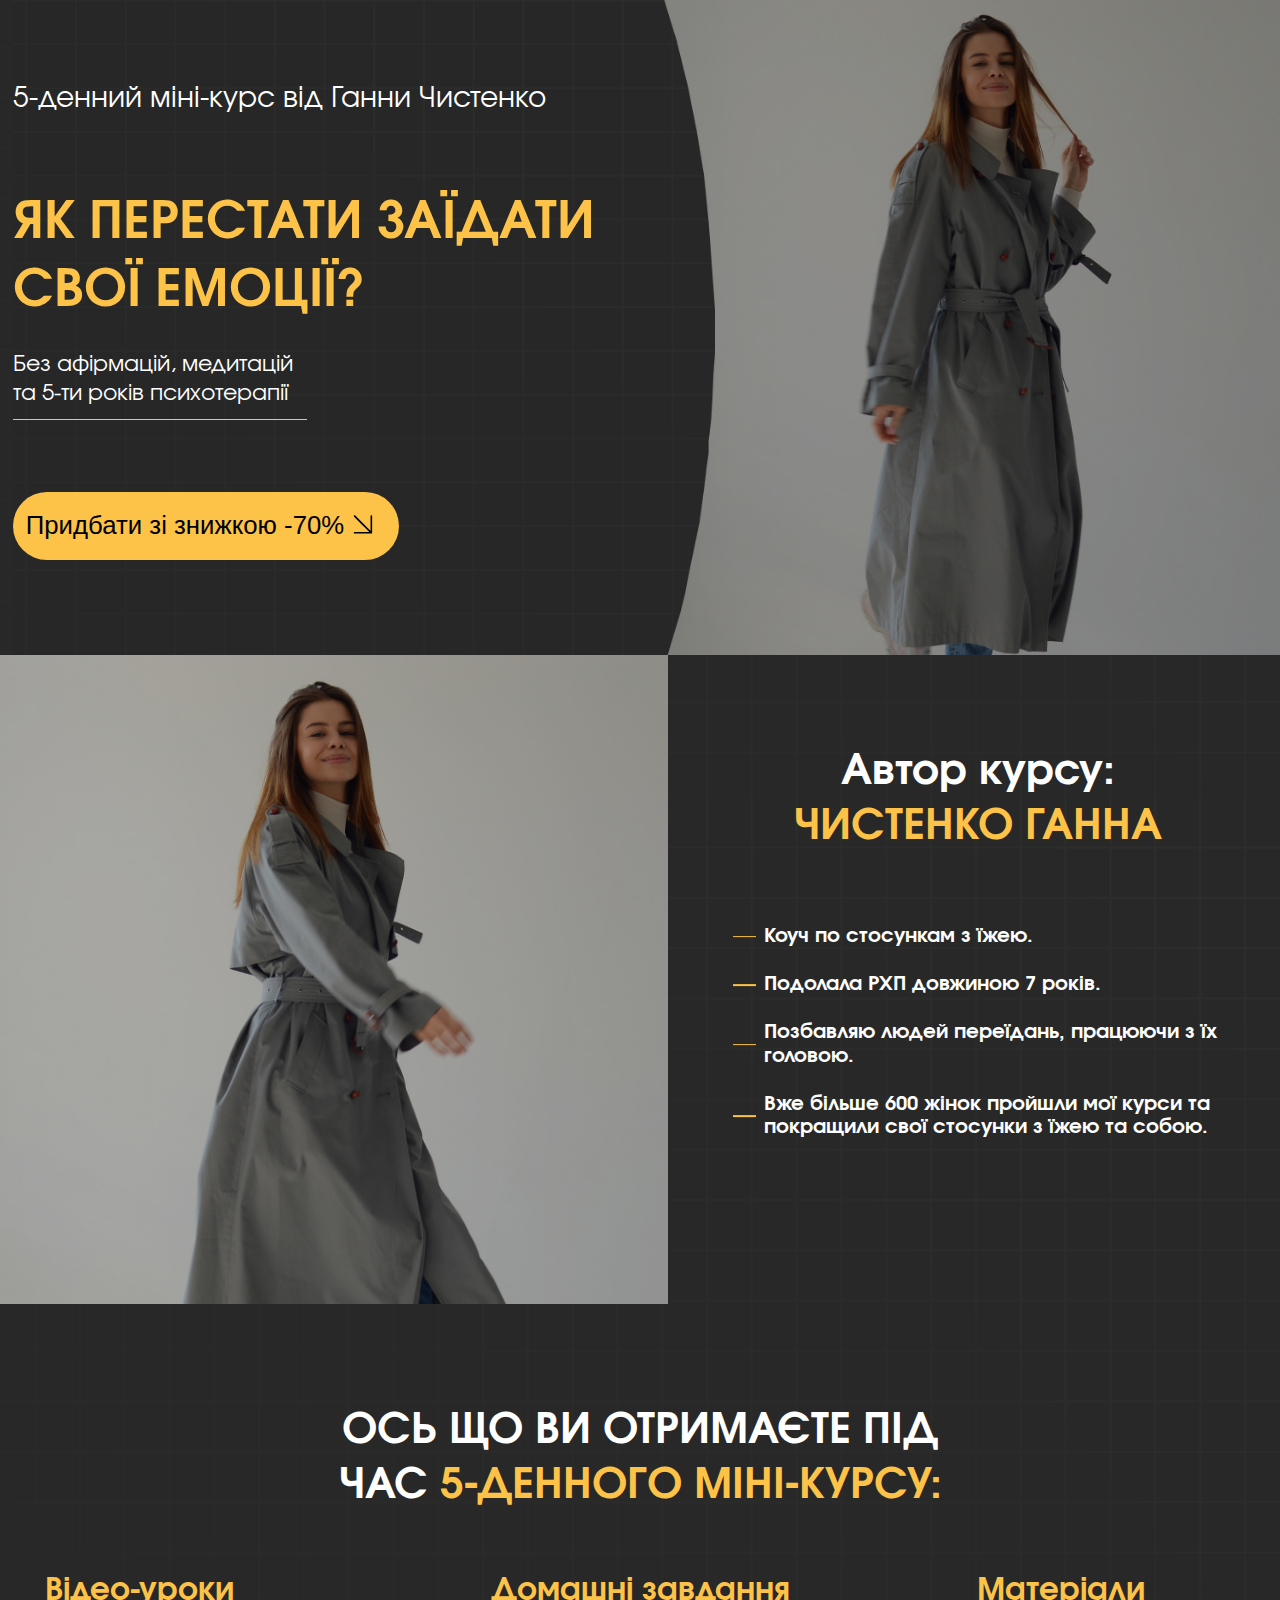
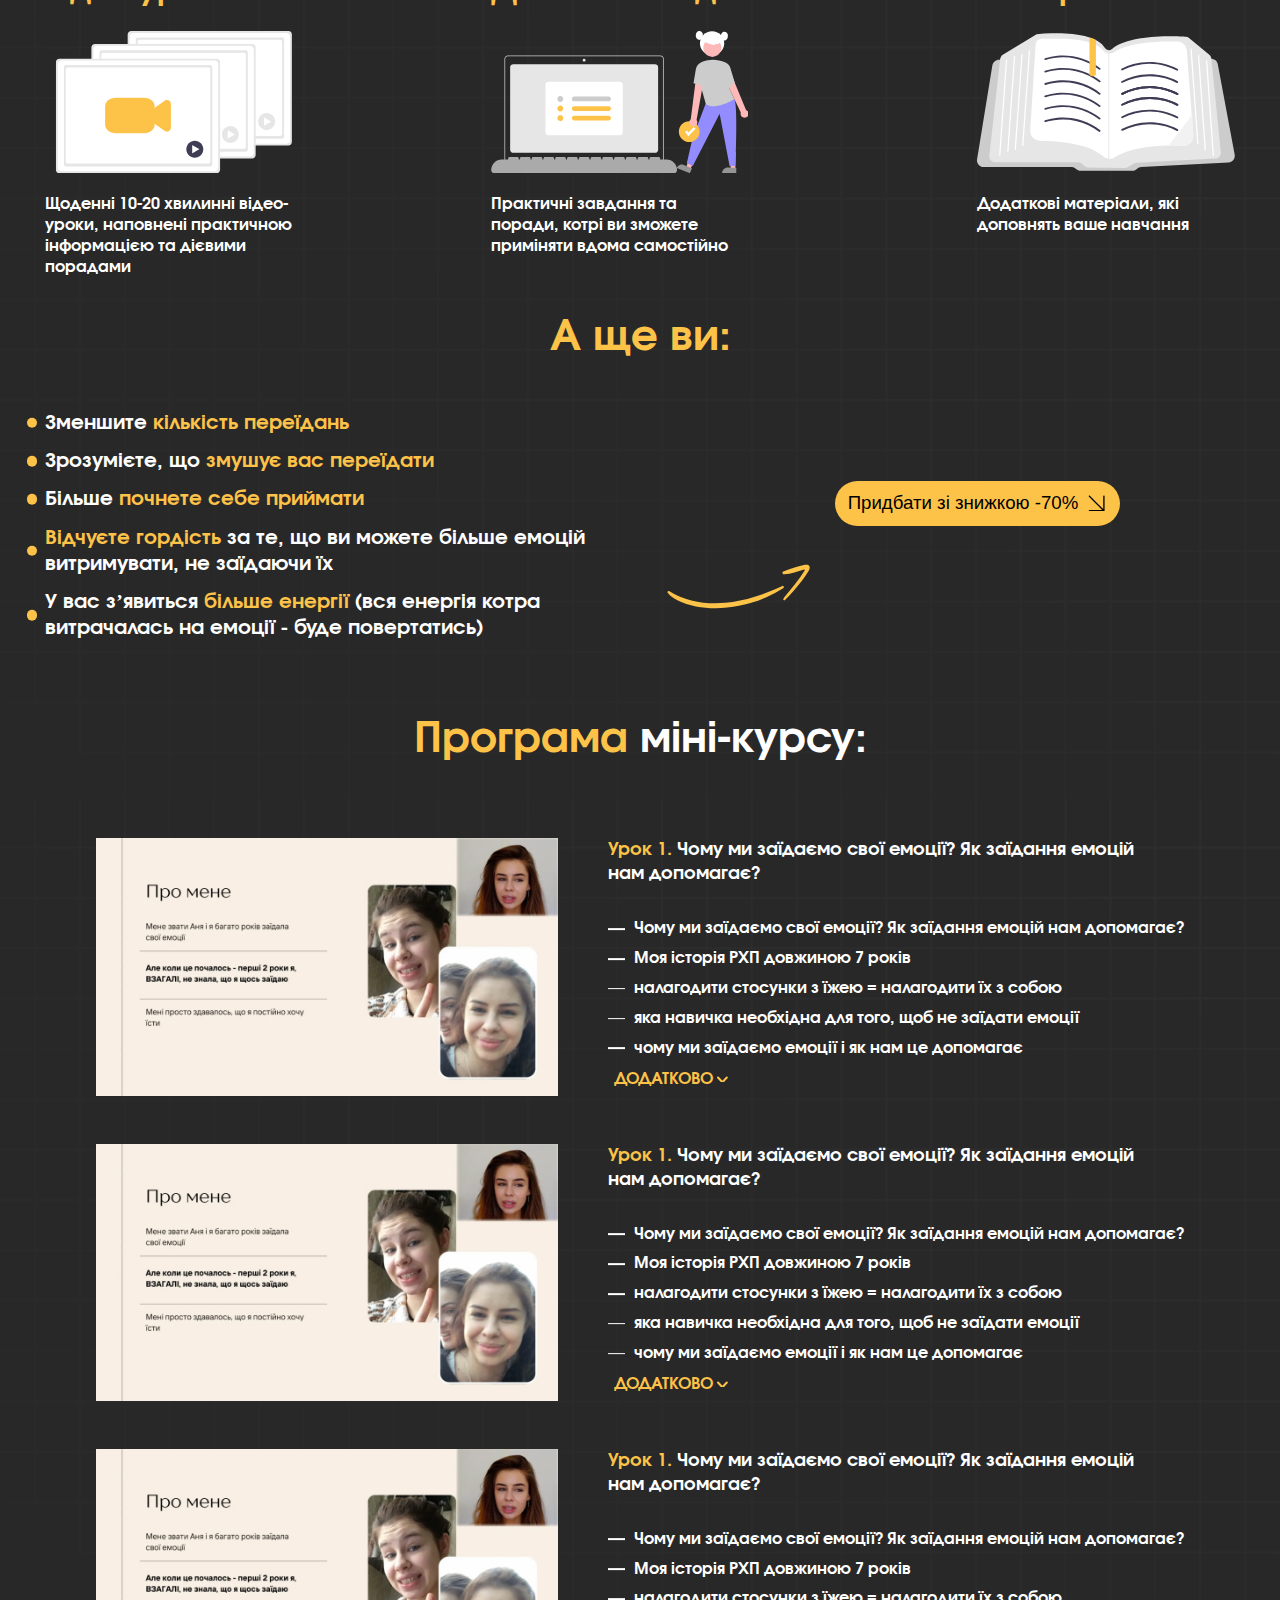
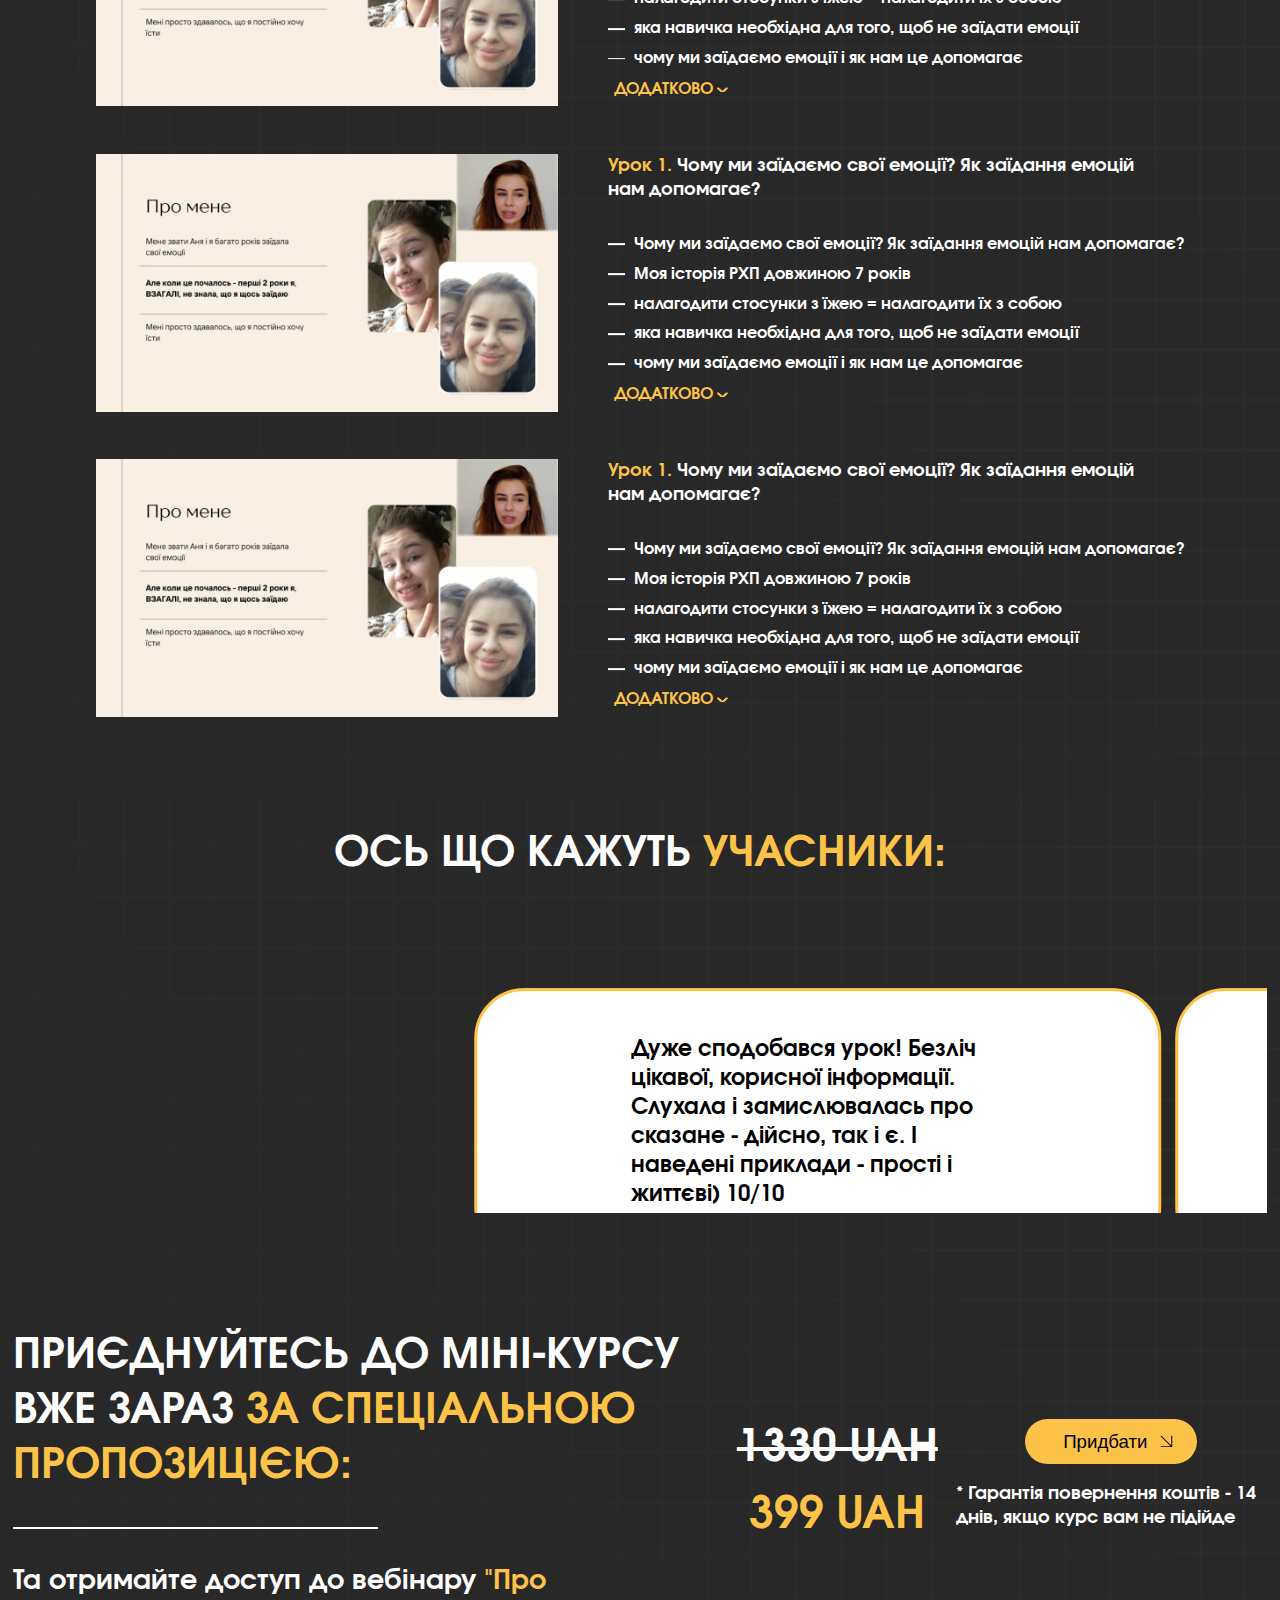
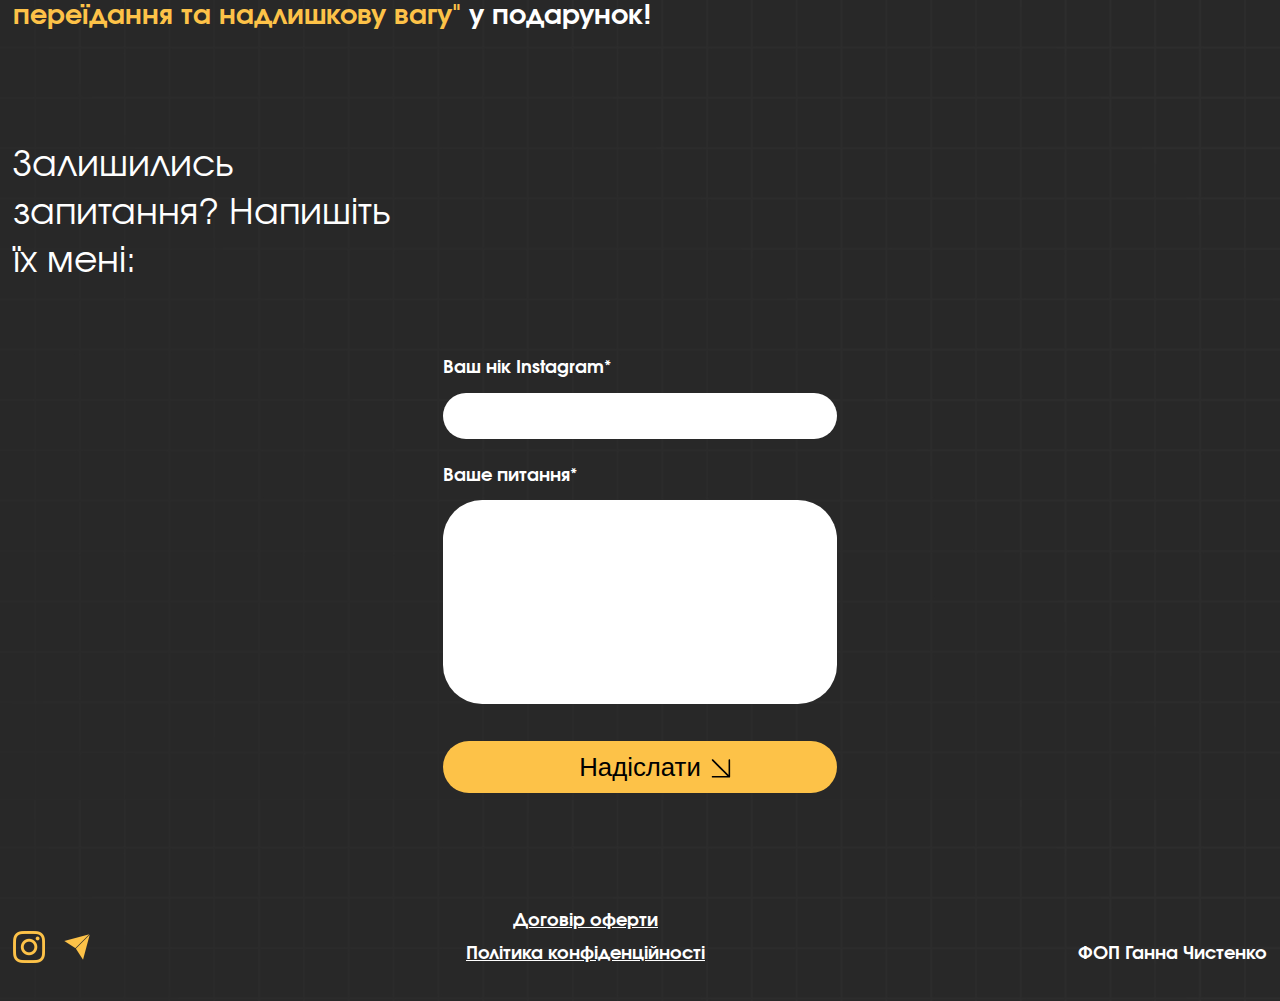
==== commit fa9d801f: "adapted on mobile" ====
--- a/index.html
+++ b/index.html
@@ -28,8 +28,8 @@
                                 Без афірмацій, медитацій
                                 та 5-ти років психотерапії
                             </span>
-                            <a href="#">
-                                <button class="btn">
+                            <a class="head__link head__link-desk" href="#">
+                                <button class="btn head__btn">
                                     Придбати зі знижкою -70%
                                 </button>
                             </a>
@@ -39,12 +39,20 @@
                         </div>
                     </div>
                 </div>
+                <div class="head__bottom-content">
+                    <a class="head__link head__link--mobile" href="#">
+                        <button class="btn head__btn">
+                            Придбати зі знижкою -70%
+                        </button>
+                    </a>
+                    <p class="head__bottom-content__text">
+                        Після сплати ви отримаєте БОНУС:
+                        Вебінар "Про переїдання та надлишкову вагу"
+                    </p>
+                </div>
             </section>
-            <section id="about" class="about">
+             <section id="about" class="about">
                 <div class="container about__container">
-                    <!-- <h2 class="title  title__shine title--mobile">
-                        Про автора курсу
-                    </h2> -->
                     <div class="about__content">
                         <div class="about__content-left">
                             <img class="about__content-img" src="./img/about/aboutImg.jpg" alt="whoImg">
@@ -318,24 +326,26 @@
                                         чому ми заїдаємо емоції і як нам це допомагає
                                     </li>
                                 </ul>
-                                <button class="program__list-item__btn">ДОДАТКОВО</button>
-                                <ul class="drop__list-item__text-list">
-                                    <li class="program__list-item__text-list__item">
-                                        Чому ми заїдаємо свої емоції? Як заїдання емоцій нам допомагає?
-                                    </li>
-                                    <li class="program__list-item__text-list__item">
-                                        Моя історія РХП довжиною 7 років
-                                    </li>
-                                    <li class="program__list-item__text-list__item">
-                                        налагодити стосунки з їжею = налагодити їх з собою
-                                    </li>
-                                    <li class="program__list-item__text-list__item">
-                                        яка навичка необхідна для того, щоб не заїдати емоції
-                                    </li>
-                                    <li class="program__list-item__text-list__item">
-                                        чому ми заїдаємо емоції і як нам це допомагає
-                                    </li>
-                                </ul>
+                                <div class="program__list-item__bottom">
+                                    <button class="program__list-item__btn">ДОДАТКОВО</button>
+                                    <ul class="drop__list-item__text-list">
+                                        <li class="program__list-item__text-list__item">
+                                            Чому ми заїдаємо свої емоції? Як заїдання емоцій нам допомагає?
+                                        </li>
+                                        <li class="program__list-item__text-list__item">
+                                            Моя історія РХП довжиною 7 років
+                                        </li>
+                                        <li class="program__list-item__text-list__item">
+                                            налагодити стосунки з їжею = налагодити їх з собою
+                                        </li>
+                                        <li class="program__list-item__text-list__item">
+                                            яка навичка необхідна для того, щоб не заїдати емоції
+                                        </li>
+                                        <li class="program__list-item__text-list__item">
+                                            чому ми заїдаємо емоції і як нам це допомагає
+                                        </li>
+                                    </ul>
+                                </div>
                             </div>
                         </li>
                         <li class="program__list-item">
@@ -623,7 +633,7 @@
                         <span></span>
                     </form>
                 </div>
-            </section>
+            </section> 
         </main>
         <footer class="footer">
             <div class="container footer__container">
@@ -651,8 +661,8 @@
         </footer>
     </div>
     <!-- <script src="https://cdn.jsdelivr.net/npm/swiper@10/swiper-bundle.min.js"></script> -->
-    <script defer  src="./js/swiper.js"></script>
-    <script defer  src="./js/script.js"></script>
+    <script defer src="./js/swiper.js"></script>
+    <script defer src="./js/script.js"></script>
 </body>
 
 </html>--- a/css/style.css
+++ b/css/style.css
@@ -70,6 +70,9 @@
     background: transparent;
 }
 
+* {
+    box-sizing: border-box;
+}
 a {
     text-decoration: none;
 }
@@ -232,15 +235,15 @@
     font-size: calc(100vw / 1440 * 10);
 }
 
-@media (max-width: 1024) {
+/* @media (max-width: 1024px) {
     html {
         font-size: calc(100vw / 768 * 10);
     }
-}
+} */
 
 @media (max-width: 767px) {
     html {
-        font-size: calc(100vw / 500 * 10);
+        font-size: calc(100vw / 375 * 10);
     }
 
     .main {
@@ -248,11 +251,11 @@
     }
 }
 
-@media (max-width: 500px) {
+/* @media (max-width: 500px) {
     html {
         font-size: calc(100vw / 375 * 10);
     }
-}
+} */
 
 body {
     background-image: url('../img/back.jpg');
@@ -310,7 +313,19 @@
     line-height: normal;
     margin-bottom: 2.8rem;
     max-width: 66rem;
-}
+    position: relative;
+}
+
+/* .head__title::after {
+    content: '';
+    position: absolute;
+    right: 0;
+    bottom: -10.1rem;
+    background-image: url('../img/icons/potato.png');
+    background-size: cover;
+    width: 14.1rem;
+    height: 13.1rem;
+} */
 
 .head__subtitle {
     color: var(--white, #FFF);
@@ -364,18 +379,27 @@
     position: absolute;
     right: 0;
     top: 0;
+    width: 70.5rem;
+    height: 73.7rem;
+    overflow: hidden;
+}
+
+.head__bottom-content {
+    display: none;
 }
 
 .head__content-img {
     width: 70.5rem;
-    height: 73.7rem;
+    height: 80.7rem;
+
 }
 
 
 .about {
     position: relative;
 }
-.about::after{
+
+/* .about::after {
     content: '';
     position: absolute;
     right: 0;
@@ -384,7 +408,7 @@
     background-size: cover;
     width: 7rem;
     height: 9.3rem;
-}
+} */
 
 
 .about__container {
@@ -405,6 +429,7 @@
 .about__content-right {
     width: 65rem;
 }
+
 .title {
     color: var(--white, #fff);
     font-family: Evolventa;
@@ -470,6 +495,7 @@
     max-width: 70rem;
     margin-bottom: 6.4rem;
 }
+
 .result__list {
     display: flex;
     justify-content: space-between;
@@ -478,27 +504,29 @@
 
 .result__list-item__title {
     color: var(--orange, #FDC248);
-font-family: Evolventa;
-font-size: 3.5rem;
-font-style: normal;
-font-weight: 700;
-line-height: normal;
-margin-bottom: 2.3rem;
-}
+    font-family: Evolventa;
+    font-size: 3.5rem;
+    font-style: normal;
+    font-weight: 700;
+    line-height: normal;
+    margin-bottom: 2.3rem;
+}
+
 .result__list-item__text {
     color: #FFF;
     margin-top: 2rem;
-font-family: Evolventa;
-font-size: 1.8rem;
-font-style: normal;
-font-weight: 700;
-line-height: normal;
+    font-family: Evolventa;
+    font-size: 1.8rem;
+    font-style: normal;
+    font-weight: 700;
+    line-height: normal;
     max-width: 28rem;
 
 }
-.result__icon{
+
+.result__icon {
     width: 29rem;
-height: 16rem;
+    height: 16rem;
 }
 
 
@@ -506,15 +534,16 @@
 
 .result__bottoms-title {
     color: var(--orange, #FDC248);
-text-align: center;
-font-family: Evolventa;
-font-size: 4.7rem;
-font-style: normal;
-font-weight: 700;
-line-height: normal;
-margin-top: 3.6rem;
-margin-bottom: 5rem;
-}
+    text-align: center;
+    font-family: Evolventa;
+    font-size: 4.7rem;
+    font-style: normal;
+    font-weight: 700;
+    line-height: normal;
+    margin-top: 3.6rem;
+    margin-bottom: 5rem;
+}
+
 .result__bottom-content {
     display: flex;
     justify-content: space-between;
@@ -527,7 +556,8 @@
     max-width: 69rem;
     position: relative;
 }
-.result__bottom-list::after{
+
+.result__bottom-list::after {
     content: '';
     position: absolute;
     right: -20rem;
@@ -537,17 +567,19 @@
     width: 17rem;
     height: 12.5rem;
 }
+
 .result__bottom-list__item {
     color: var(--white, #FFF);
-font-family: Evolventa;
-font-size: 2.2rem;
-font-style: normal;
-font-weight: 700;
-line-height: normal;
-padding-left: 2.1rem;
-position: relative;
-}
-.result__bottom-list__item::before{
+    font-family: Evolventa;
+    font-size: 2.2rem;
+    font-style: normal;
+    font-weight: 700;
+    line-height: normal;
+    padding-left: 2.1rem;
+    position: relative;
+}
+
+.result__bottom-list__item::before {
     content: '';
     position: absolute;
     left: 0;
@@ -558,24 +590,25 @@
     transform: translateY(-50%);
     background-color: var(--orange);
 }
+
 .result__bottom-list__item strong {
     color: var(--orange);
 
 }
 
-.result__bottom-btn{
+.result__bottom-btn {
     padding: 1.3rem 4.7rem 1.3rem 1.4rem;
     font-size: 2.1rem;
     margin-top: 8rem;
     margin-right: 15rem;
 }
 
-.result__bottom-btn::after{
+.result__bottom-btn::after {
     background-size: cover;
     width: 17.294px;
     height: 17.294px;
-background-image: url('../img/icons/arrowsmall.svg');
-right: 1.7rem;
+    background-image: url('../img/icons/arrowsmall.svg');
+    right: 1.7rem;
 
 }
 
@@ -587,6 +620,7 @@
 .program__title {
     margin: 8rem 0;
 }
+
 .program__list {
     display: flex;
     justify-content: center;
@@ -594,6 +628,7 @@
     align-items: center;
     gap: 5rem;
 }
+
 .program__list-item {
     display: flex;
     gap: 2.6rem;
@@ -601,26 +636,27 @@
 
 .program__list-item__img {
     width: 52rem;
-height: 29rem;
+    height: 29rem;
 }
 
 .program__list-item__text-title {
     color: var(--white, #FFF);
-font-family: Evolventa;
-font-size: 2rem;
-font-style: normal;
-font-weight: 700;
-line-height: normal;
-max-width: 60rem;
-margin-bottom: 3.6rem;
-}
-.program__list-item__text-title span{
+    font-family: Evolventa;
+    font-size: 2rem;
+    font-style: normal;
+    font-weight: 700;
+    line-height: normal;
+    max-width: 60rem;
+    margin-bottom: 3.6rem;
+}
+
+.program__list-item__text-title span {
     color: var(--orange, #FDC248);
-font-family: Evolventa;
-font-size: 2rem;
-font-style: normal;
-font-weight: 700;
-line-height: normal;
+    font-family: Evolventa;
+    font-size: 2rem;
+    font-style: normal;
+    font-weight: 700;
+    line-height: normal;
 }
 
 .program__list-item__text-list {
@@ -628,16 +664,18 @@
     flex-direction: column;
     gap: 1rem;
 }
+
 .program__list-item__text-list__item {
     color: var(--white, #FFF);
-font-family: Evolventa;
-font-size: 1.8rem;
-font-style: normal;
-font-weight: 700;
-line-height: normal;
-position: relative;
-padding-left: 3rem;
-}
+    font-family: Evolventa;
+    font-size: 1.8rem;
+    font-style: normal;
+    font-weight: 700;
+    line-height: normal;
+    position: relative;
+    padding-left: 3rem;
+}
+
 .program__list-item__text-list__item::before {
     content: '';
     position: absolute;
@@ -663,7 +701,8 @@
     position: relative;
     cursor: pointer;
 }
-.program__list-item__btn::after{
+
+.program__list-item__btn::after {
     content: "";
     position: absolute;
     top: 50%;
@@ -672,17 +711,18 @@
     background-repeat: no-repeat;
     right: 0;
     width: 1.2rem;
-height: 0.6rem;
-}
+    height: 0.6rem;
+}
+
 .program__list-item__text {
     color: var(--white, #FFF);
-font-family: Evolventa;
-font-size: 1.8rem;
-font-style: normal;
-font-weight: 700;
-line-height: normal;
-position: relative;
-padding-left: 3rem;
+    font-family: Evolventa;
+    font-size: 1.8rem;
+    font-style: normal;
+    font-weight: 700;
+    line-height: normal;
+    position: relative;
+    padding-left: 3rem;
 }
 
 
@@ -701,10 +741,11 @@
 .swiper-slide {
     /* padding: 5rem; */
     border-radius: 50px;
-border: 3px solid var(--orange, #FDC248);
-background: var(--white, #FFF);
-/* width: 49rem!important; */
-}
+    border: 3px solid var(--orange, #FDC248);
+    background: var(--white, #FFF);
+    /* width: 49rem!important; */
+}
+
 .swiper-slide__content {
     max-width: 42rem;
     margin: 0 auto;
@@ -714,16 +755,17 @@
     padding: 5rem 0;
 
 }
+
 .swiper-slide__content-text {
     color: #000;
-font-family: Evolventa;
-font-size: 2.5rem;
-font-style: normal;
-font-weight: 700;
-line-height: normal;
-}
-
-.cases__container{
+    font-family: Evolventa;
+    font-size: 2.5rem;
+    font-style: normal;
+    font-weight: 700;
+    line-height: normal;
+}
+
+.cases__container {
     padding-bottom: 13rem;
 }
 
@@ -740,6 +782,7 @@
     align-items: center;
     gap: 4.3rem;
 }
+
 .come__content-left {
     display: flex;
     flex-direction: column;
@@ -754,68 +797,77 @@
     padding-bottom: 4rem;
 
 }
-.come__title::after{
+
+.come__title::after {
     content: '';
     position: absolute;
     bottom: 0;
     left: 0;
     width: 41rem;
-    height: 0.2rem ;
-background-color: var(--white, #FFF);
-}
+    height: 0.2rem;
+    background-color: var(--white, #FFF);
+}
+
 .come__left-text {
     color: var(--white, #FFF);
-font-family: Evolventa;
-font-size: 3rem;
-font-style: normal;
-font-weight: 700;
-line-height: normal;
-}
-.come__left-text strong{
+    font-family: Evolventa;
+    font-size: 3rem;
+    font-style: normal;
+    font-weight: 700;
+    line-height: normal;
+}
+
+.come__left-text strong {
     color: var(--orange);
 }
+
 .come__content-right {
     display: flex;
     gap: 2rem;
     justify-content: center;
 }
+
 .price {
     display: flex;
     flex-direction: column;
     align-items: center;
     gap: 1rem;
 }
+
 .price__old {
     color: var(--white, #FFF);
-text-align: center;
-font-family: Evolventa;
-font-size: 4.9rem;
-font-style: normal;
-font-weight: 700;
-line-height: normal;
-text-decoration-line: strikethrough;
-text-decoration: line-through;
-}
+    text-align: center;
+    font-family: Evolventa;
+    font-size: 4.9rem;
+    font-style: normal;
+    font-weight: 700;
+    line-height: normal;
+    text-decoration-line: strikethrough;
+    text-decoration: line-through;
+}
+
 .price__new {
     color: var(--orange, #FDC248);
-font-family: Evolventa;
-font-size: 4.9rem;
-font-style: normal;
-font-weight: 700;
-line-height: normal;
-}
+    font-family: Evolventa;
+    font-size: 4.9rem;
+    font-style: normal;
+    font-weight: 700;
+    line-height: normal;
+}
+
 .come_btn-wrapper {
     max-width: 35rem;
     text-align: center;
 }
+
 .come_btn-wrapper p {
     color: var(--white, #FFF);
-font-family: Evolventa;
-font-size: 2rem;
-font-style: normal;
-font-weight: 700;
-line-height: normal;
-text-align: left;
+    font-family: Evolventa;
+    font-size: 2rem;
+    font-style: normal;
+    font-weight: 700;
+    line-height: normal;
+    text-align: left;
 }
 
 .come__btn {
@@ -824,37 +876,43 @@
     margin-bottom: 2rem;
     font-size: 2.1rem;
 }
-.come__btn::after{
+
+.come__btn::after {
     background-size: contain;
     width: 1.5rem;
     height: 1.5rem;
 }
-.feadback {
-}
+
+.feadback {}
+
 .feadback__container {
     padding-top: 12rem;
 }
-.feadback__title{
+
+.feadback__title {
     color: var(--white, #FFF);
-font-family: Evolventa;
-font-size: 36px;
-font-style: normal;
-font-weight: 400;
-line-height: normal;
-max-width: 45rem;
-}
-.feadback__form{
+    font-family: Evolventa;
+    font-size: 36px;
+    font-style: normal;
+    font-weight: 400;
+    line-height: normal;
+    max-width: 45rem;
+}
+
+.feadback__form {
     margin-top: 8rem;
     width: 44.4rem;
     margin: 8rem auto 11rem;
 }
-.form__block{
+
+.form__block {
     display: flex;
     flex-direction: column;
     gap: 1.4rem;
     margin-bottom: 2.8rem;
 }
-.feadback__form label{
+
+.feadback__form label {
     color: var(--white, #FFF);
     font-family: Evolventa;
     font-size: 2rem;
@@ -862,25 +920,28 @@
     font-weight: 700;
     line-height: normal;
 }
-.feadback__form input{
+
+.feadback__form input {
     padding: 0 2rem;
     border-radius: 4.4rem;
     background: #FFF;
     border: none;
     height: 5.2rem;
     color: #000;
-font-family: Evolventa;
-font-size: 2rem;
-font-style: normal;
-font-weight: 700;
-line-height: normal;
-}
-.form__btn{
+    font-family: Evolventa;
+    font-size: 2rem;
+    font-style: normal;
+    font-weight: 700;
+    line-height: normal;
+}
+
+.form__btn {
     width: 100%;
     padding: 1.3rem 5.6rem 1.3rem;
     position: relative;
     margin-bottom: 2rem;
 }
+
 .form__btn::after {
     content: "";
     position: absolute;
@@ -892,10 +953,12 @@
     width: 2.5rem;
     height: 2.5rem;
 }
-.form__btn.disabled::after{
+
+.form__btn.disabled::after {
     opacity: 0.3;
 }
-.form__btn.active::before{
+
+.form__btn.active::before {
     height: 4rem;
     width: 4rem;
     background-repeat: no-repeat;
@@ -907,7 +970,8 @@
     transform: translateY(-50%);
     background-image: url('../img/Rolling-1s-200px.gif');
 }
-.feadback__form span{
+
+.feadback__form span {
     color: #ff0000;
     font-family: Evolventa;
     font-size: 2rem;
@@ -916,27 +980,29 @@
     line-height: normal;
 }
 
-#question{
+#question {
     padding: 2rem;
     border-radius: 4.4rem;
     background: #FFF;
     border: none;
     color: #000;
-font-family: Evolventa;
-font-size: 2rem;
-font-style: normal;
-font-weight: 700;
-line-height: normal;
-}
-
-.program__list-item__btn::after{
+    font-family: Evolventa;
+    font-size: 2rem;
+    font-style: normal;
+    font-weight: 700;
+    line-height: normal;
+}
+
+.program__list-item__btn::after {
     transition: all ease .3s;
 }
-.program__list-item__btn.active::after{
+
+.program__list-item__btn.active::after {
     transform: translateY(-50%) rotate(180deg);
 
 }
-.drop__list-item__text-list{
+
+.drop__list-item__text-list {
     max-height: 0;
     overflow: hidden;
     transition: max-height 0.3s ease-out;
@@ -948,20 +1014,19 @@
     align-items: flex-end;
     padding-bottom: 4rem;
 }
+
 .social__networks {
     display: flex;
     gap: 1.8rem;
 }
-.social__network-link {
-}
-.social__networks-img {
-}
+
 .footer__contacts {
     display: flex;
     flex-direction: column;
     align-items: center;
     gap: 1rem;
 }
+
 .footer__link {
     text-decoration: underline;
     color: var(--white, #FFF);
@@ -972,7 +1037,8 @@
     line-height: normal;
     text-decoration-line: underline;
 }
-.fop__value{
+
+.fop__value {
     color: var(--white, #FFF);
     font-family: Evolventa;
     font-size: 2rem;
@@ -981,5 +1047,342 @@
     line-height: normal;
 }
 
-.modal {
+.head__link {
+    display: inline-block;
+}
+
+@media (max-width: 769px) {
+    .head__content-left__top-text {
+        font-size: 1.6rem;
+        margin: 5rem 0 4rem;
+        max-width: 21rem;
+    }
+
+    .head__title {
+        font-size: 2.7rem;
+        margin-bottom: 1.2rem;
+        max-width: 21rem;
+    }
+
+    .head__subtitle {
+        font-size: 1.6rem;
+        max-width: 21rem;
+        margin-bottom: 4.2rem;
+    }
+
+    .btn {
+        padding: 1.6rem 4.1rem 1.6rem 1.4rem;
+        font-size: 1.8rem;
+    }
+
+    .head__btn {
+        margin: 0 auto;
+    }
+
+    .head__link-desk {
+        margin: 0 auto;
+        display: none;
+    }
+
+    .head__link-wrapper {
+        top: -19rem;
+        position: relative;
+        text-align: center;
+    }
+
+
+    .head__content-img {
+        width: 25.4rem;
+        height: 46.6rem;
+        object-position: left;
+    }
+
+    body {
+        height: 2000px;
+        position: relative;
+        z-index: 3;
+    }
+
+    body::after {
+        content: "";
+        display: block;
+        position: absolute;
+        top: 0;
+        left: 0.15rem;
+        width: 100%;
+        height: 100%;
+        background-image: url('../img/backPhone.jpg');
+        background-size: 51.3rem 46rem;
+        z-index: 1;
+    }
+
+    .head__content-left {
+        background-image: url('');
+        background-size: 100% 48.6rem;
+    }
+
+    .btn {
+        position: relative;
+        z-index: 3;
+    }
+
+    .btn::after {
+        width: 1.8rem;
+        height: 1.8rem;
+    }
+
+    .head__container {
+        padding: 0;
+    }
+
+    .head__content-left {
+        width: 23.7rem;
+        height: 46.6rem;
+    }
+
+    .head__content-left {
+        position: relative;
+    }
+
+    .head__content-wrapper {
+        display: flex;
+    }
+
+    .head__content {
+        display: flex;
+        flex-direction: column;
+    }
+
+    .head__content-left::after {
+        content: "";
+        display: block;
+        position: absolute;
+        top: -12.1rem;
+        left: 0;
+        width: 100%;
+        /* height: 100%; */
+        background-image: url('../img/head/backPhone.png');
+        background-size: 100% 69rem;
+        z-index: -1;
+        height: 84rem;
+    }
+
+    .head__content-left__top-text,
+    .head__title,
+    .head__subtitle {
+        padding-left: 1.5rem;
+    }
+
+    .head__subtitle:after {
+        display: none;
+    }
+
+    .head__link {
+        display: none;
+    }
+
+    .head__link-desk {
+        display: none;
+    }
+
+    .head {
+        position: relative;
+    }
+
+    .head__bottom-content {
+        display: block;
+        text-align: center;
+        position: absolute;
+        bottom: 0;
+    }
+
+    .head__link--mobile {
+        display: block;
+        margin-bottom: 2.7rem;
+    }
+
+    .head__bottom-content__text {
+        color: var(--white, #FFF);
+        font-family: Evolventa;
+        font-size: 1.6rem;
+        font-style: normal;
+        font-weight: 400;
+        line-height: normal;
+        position: relative;
+        z-index: 2;
+        text-align: left;
+        padding-left: 1.5rem;
+        max-width: 34rem;
+
+    }
+
+    .btn::after {
+        width: 1.3rem;
+        height: 1.3rem;
+        background-size: cover;
+        right: 1.7rem;
+    }
+
+    .head__content-right {
+        position: absolute;
+        right: -0.2rem;
+        top: 0;
+    }
+
+    .head__title::after {
+        top: -5rem;
+        right: 4rem;
+        width: 5.1rem;
+        height: 4.7rem;
+    }
+
+    .head__content-right {
+        width: auto;
+        height: auto;
+    }
+
+
+
+    .about__content {
+        flex-direction: column-reverse;
+    }
+
+
+    .about__title {
+        font-size: 2.5rem;
+        max-width: 22rem;
+        margin: 6rem auto;
+    }
+
+    .about__list {
+        max-width: 100%;
+        gap: 1rem;
+        margin-bottom: 6rem;
+        padding-right: 1.5rem;
+    }
+
+    .about__list-item {
+        font-size: 1.8rem;
+    }
+
+    .about__content-right {
+        width: 100%;
+    }
+    .about__container{
+        padding: 0 1.5rem;
+    }
+    .about__content-img {
+        width: 100%;
+        height: 44rem;
+    }
+    .about__content-left{
+        margin: 0 -1.5rem;
+    }
+
+
+
+    .title{
+        font-size: 2.5rem;
+    }
+    .result__title{
+        max-width: 29rem;
+        margin: 6rem auto;
+    }
+    .result__list{
+        flex-direction: column;
+        gap: 8rem;
+    }
+
+    .result__list-item__title{
+        font-size: 2.3rem;
+    }
+
+    .result__bottoms-title{
+        font-size: 2.5rem;
+        margin: 6rem auto;
+    }
+    .result__bottom-content{
+        flex-direction: column;
+    }
+    .result__bottom-list__item{
+        font-size: 1.8rem;
+    }
+    .result__bottom-list::after{
+        display: none;
+    }
+    .result__bottom-content-right{
+        text-align: center;
+        margin-top: 6rem;
+    }
+    .result__bottom-btn{
+        margin: 0;
+    }
+    .program__title {
+        margin: 6rem 0;
+    }
+    .program__list-item{
+        flex-direction: column;
+        gap: 7rem;
+    }
+    .program__list-item__img{
+        height: 19.3rem;
+    }
+    .program__list-item__text{
+        padding-left: 0;
+    }
+    .program__list-item__text-list{
+        margin-bottom: 3.2rem;
+    }
+    .program__list-item__bottom{
+        text-align: right;
+    }
+    .program__list-item__btn{
+        transition: all ease .4s;
+    }
+    .program__list-item__btn.active{
+        margin-bottom: 1.5rem;
+    }
+    .swiper{
+        padding-left: 0;
+    }
+    .swiper-slide__content-text{
+        font-size: 1.6rem;
+    }
+    .swiper-slide__content {
+        padding: 2rem;
+    }
+
+    .come__content{
+        flex-direction: column;
+    }
+    .come__title::after {
+        width: 18rem;
+    }
+    .cases__container{
+        padding-bottom: 6rem;
+    }
+    .cases__title{
+        margin: 7.6rem auto;
+    }
+    .come__content-right{
+        flex-direction: column;
+    }
+    .feadback__container{
+        padding-top: 10rem;
+    }
+    .feadback__form{
+        width: auto;
+    }
+    .form__btn{
+        padding: 1.3rem 0;
+    }
+    .form__btn::after{
+        right: 10.7rem;
+        width: 1.4rem;
+    }
+    .footer__content{
+        flex-direction: column;
+        align-items: center;
+        gap: 4.2rem;
+    }
 }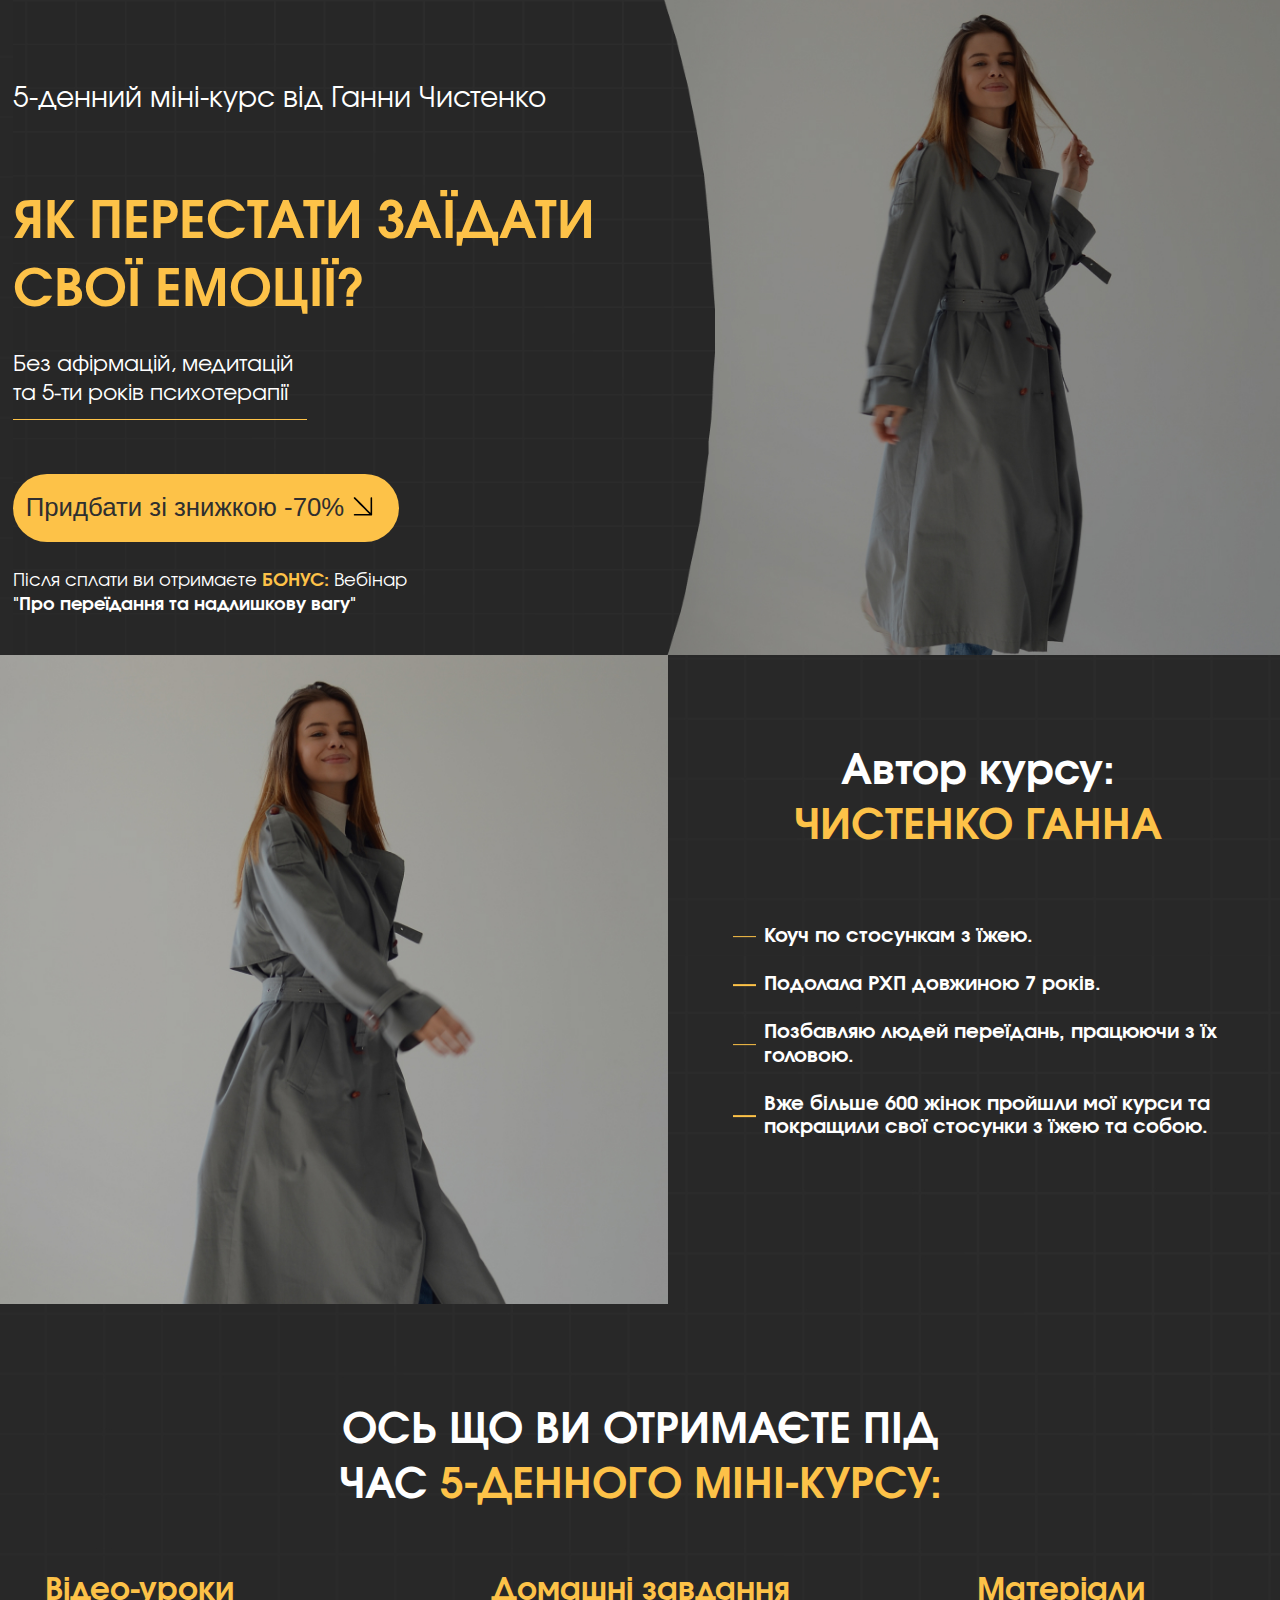
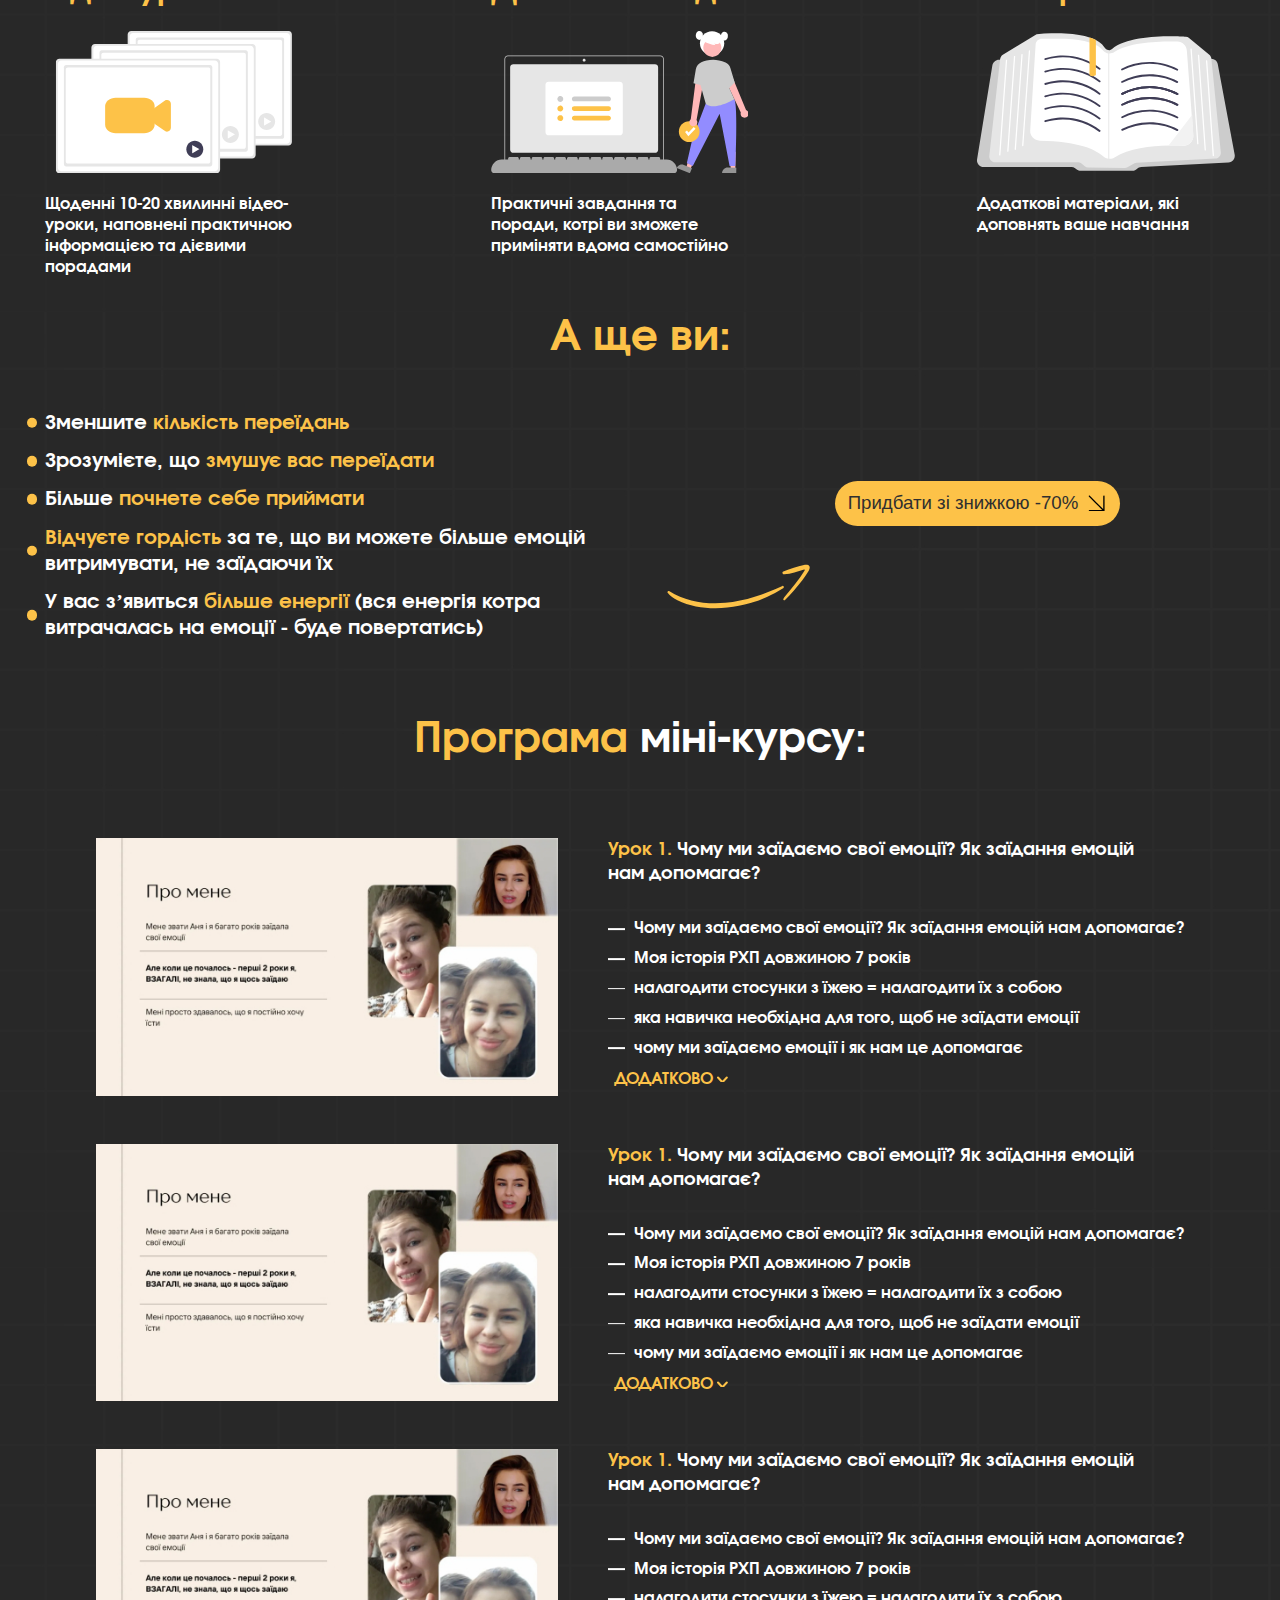
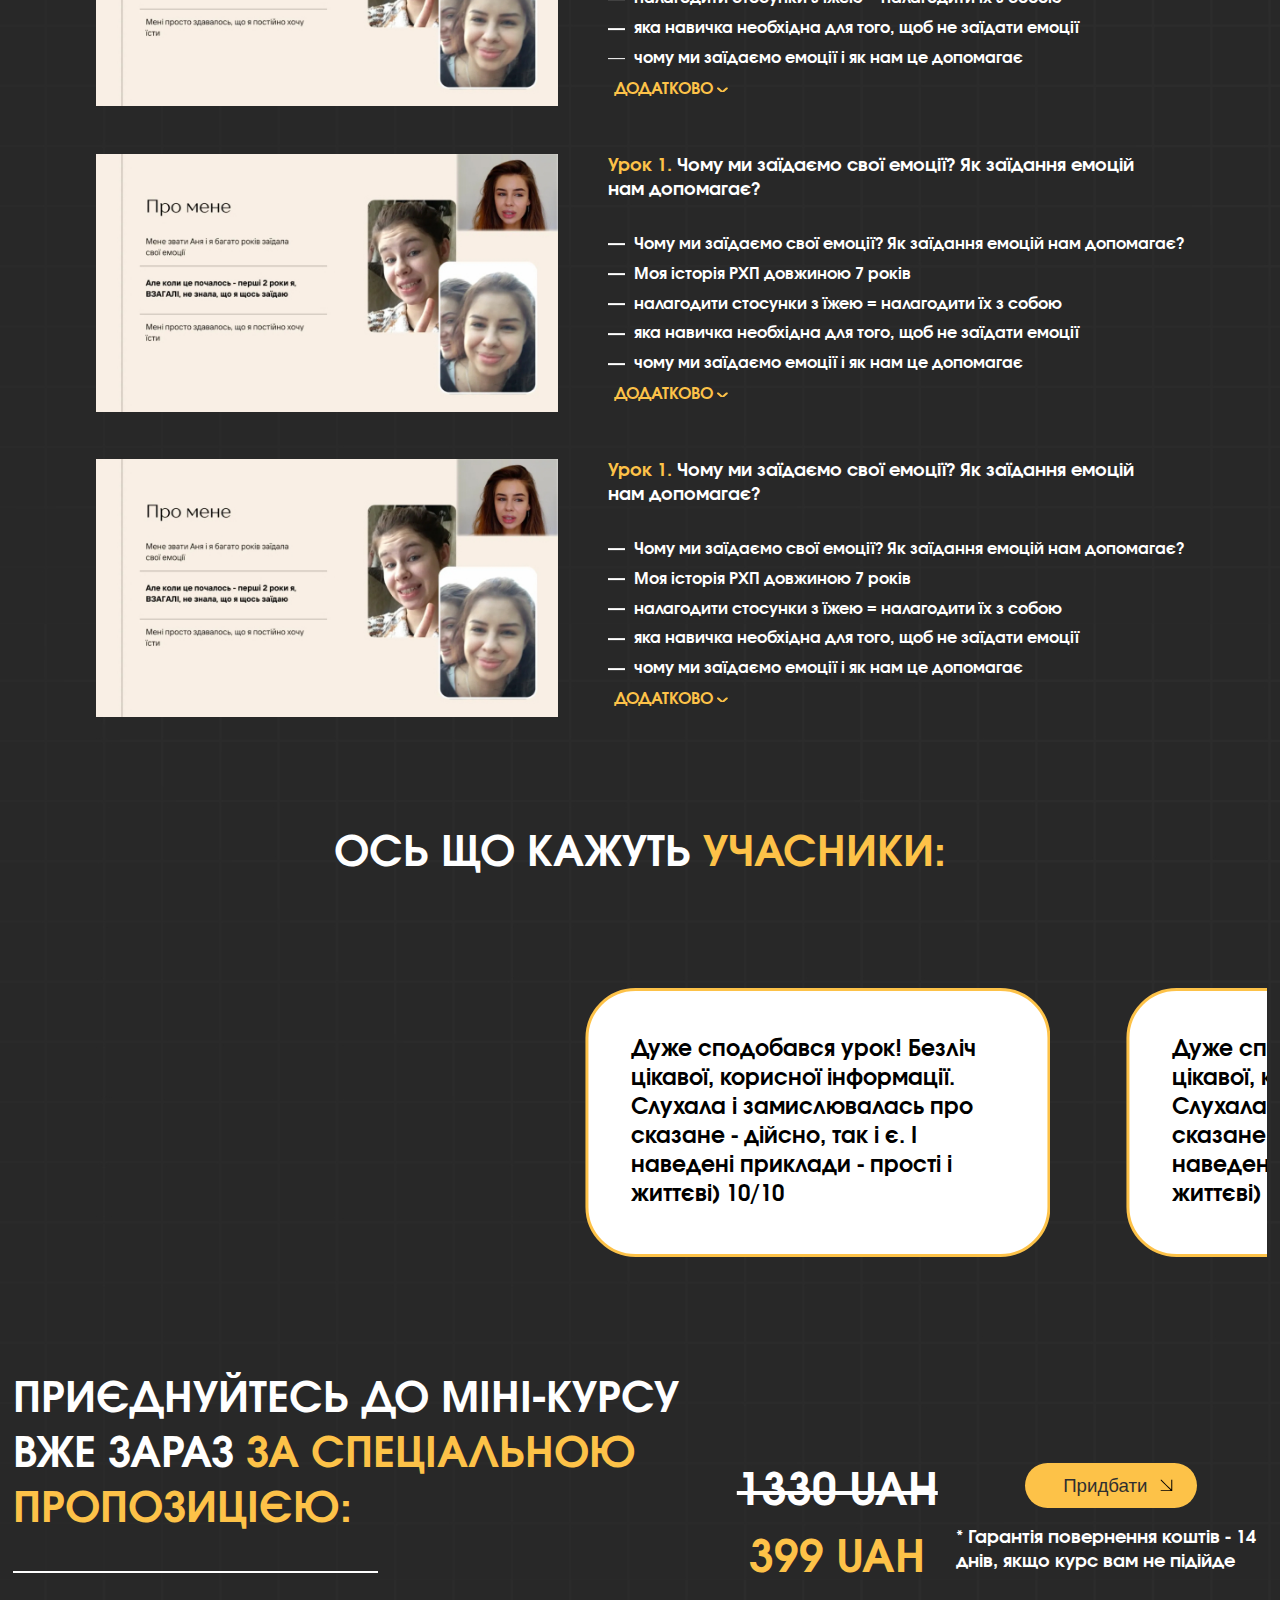
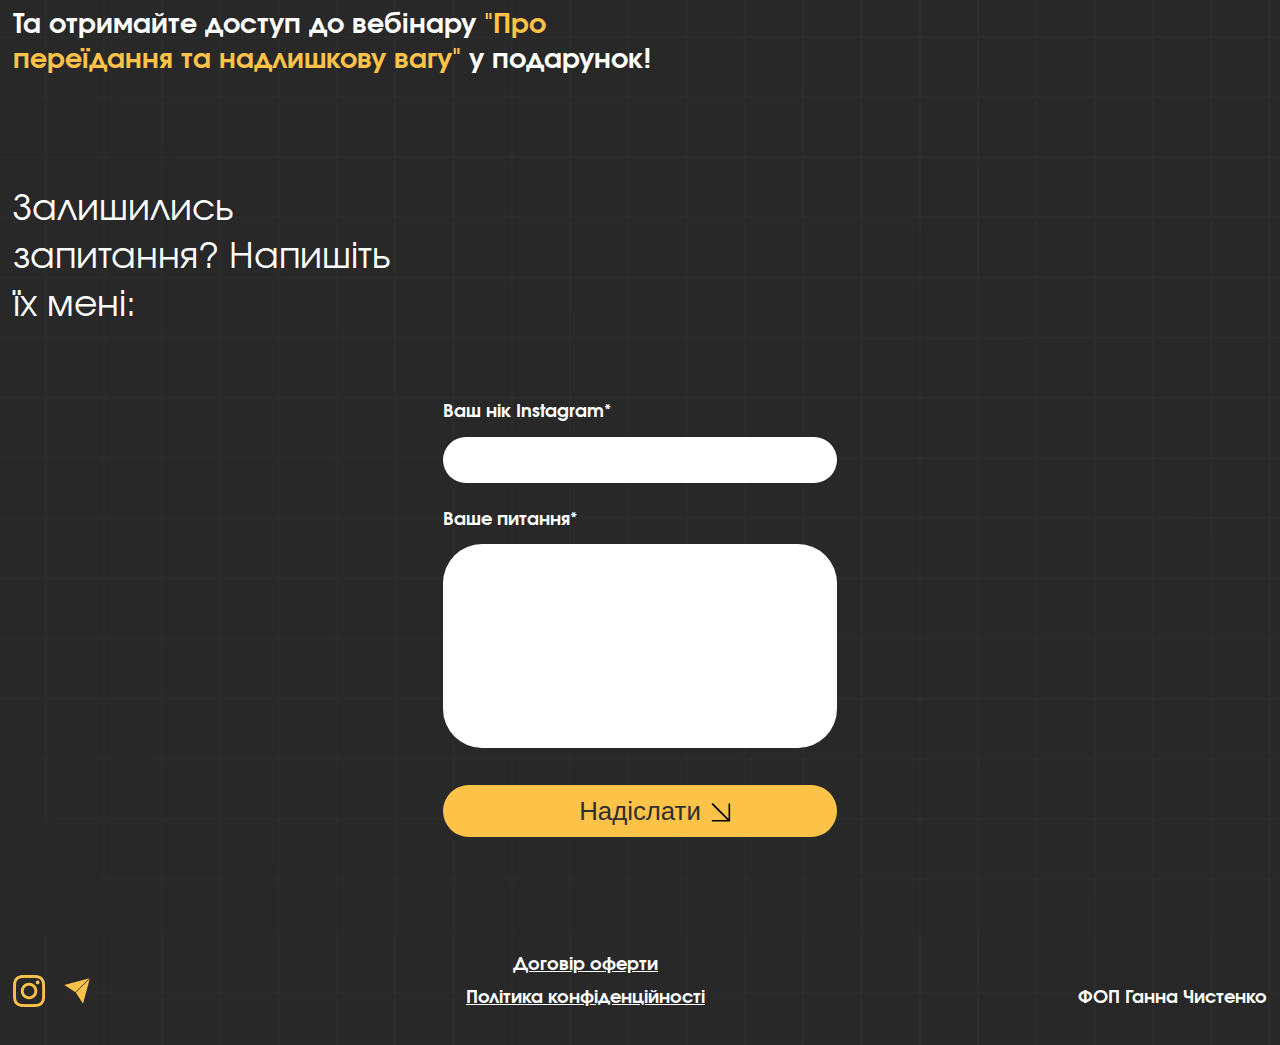
==== commit dd4b103c: "create thanksPage, and popup" ====
--- a/index.html
+++ b/index.html
@@ -4,7 +4,7 @@
 <head>
     <meta charset="UTF-8">
     <meta name="viewport" content="width=device-width, initial-scale=1.0">
-    <title>Alina Tymoshenko</title>
+    <title>Як не заїдати емоції?</title>
     <link rel="stylesheet" href="./css/swiper.css">
     <link rel="stylesheet" href="./css/style.css">
 </head>
@@ -28,11 +28,13 @@
                                 Без афірмацій, медитацій
                                 та 5-ти років психотерапії
                             </span>
-                            <a class="head__link head__link-desk" href="#">
-                                <button class="btn head__btn">
+                                <button class="btn head__link-desk head__btn button--popup">
                                     Придбати зі знижкою -70%
                                 </button>
-                            </a>
+                                <p class="head__bottom-content__text--desk">
+                                    Після сплати ви отримаєте <span>БОНУС:</span>
+                                    Вебінар <strong>"Про переїдання та надлишкову вагу"</strong>
+                                </p>
                         </div>
                         <div class="head__content-right">
                             <img class="head__content-img" src="./img/head/photo.jpg" alt="bannerImg">
@@ -41,7 +43,7 @@
                 </div>
                 <div class="head__bottom-content">
                     <a class="head__link head__link--mobile" href="#">
-                        <button class="btn head__btn">
+                        <button class="btn head__btn button--popup">
                             Придбати зі знижкою -70%
                         </button>
                     </a>
@@ -284,7 +286,7 @@
                                 </ul>
                             </div>
                             <div class="result__bottom-content-right">
-                                <button class="btn result__bottom-btn">
+                                <button class="btn result__bottom-btn button--popup">
                                     Придбати зі знижкою -70%
                                 </button>
                             </div>
@@ -601,7 +603,7 @@
                                 </span>
                             </div>
                             <div class="come_btn-wrapper">
-                                <button class="btn come__btn">
+                                <button class="btn come__btn button--popup">
                                     Придбати
                                 </button>
                                 <p>
@@ -634,6 +636,46 @@
                     </form>
                 </div>
             </section> 
+            <div id="popup" class="popup popup--form">
+                <div class="popup__body">
+                    <div class="popup__content">
+                        <a class="popup__close" href="">
+                            <svg class="svg__icon" viewBox="0 0 46 46" fill="" xmlns="http://www.w3.org/2000/svg">
+                                <circle cx="23" cy="23" r="23" transform="rotate(-180 23 23)" fill="#FDC248" />
+                                <path class="popup__close-line" d="M29.6719 16.6719L17.0156 29.3281" stroke-width="2"
+                                    stroke-linecap="round" stroke-linejoin="round" />
+                                <path class="popup__close-line" d="M29.6719 29.3281L17.0156 16.6719" stroke-width="2"
+                                    stroke-linecap="round" stroke-linejoin="round" />
+                            </svg>
+                        </a>
+                        <div class="youtube__player-wrapper">
+                            <iframe class="youtube__player" src="https://www.youtube.com/embed/ZWJAitNYgHE?si=AfcP6_9WGFgzTUEf" title="YouTube video player" frameborder="0" allow="accelerometer; autoplay; clipboard-write; encrypted-media; gyroscope; picture-in-picture; web-share" allowfullscreen></iframe>
+                            <p>*Фрагмент уроку 3</p>
+                        </div>
+                        <div class="popup__content-text">
+                            <h5 class="title popup__title">
+                                <strong>“ Як не заїдати емоції ”</strong> - мінікурс
+                            </h5>
+                            <p>
+                                Заповніть форму та отримайте доступ за спеціальною ціною прямо зараз
+                            </p>
+                            <span class="popup__price">
+                                399 UAH
+                            </span>
+                                <div class="btn__wrapper">
+                                    <a class="popup__link" href="">
+                                        <button class="btn popup__btn">
+                                            Придбати
+                                        </button>
+                                    </a>
+                                </div>
+                               <p>
+                                (на курсі вже 465 учасників)
+                               </p>
+                        </div>
+                    </div>
+                </div>
+            </div>
         </main>
         <footer class="footer">
             <div class="container footer__container">
--- a/css/style.css
+++ b/css/style.css
@@ -260,7 +260,7 @@
 body {
     background-image: url('../img/back.jpg');
     background-repeat: repeat-y;
-    background-size: 100% 90rem;
+    height: 100%;
 }
 
 
@@ -289,8 +289,25 @@
     width: 79rem;
     background-size: 100% 100%;
 }
-
-
+.head__bottom-content__text--desk{
+    color: var(--white, #FFF);
+font-family: Evolventa;
+font-size: 2rem;
+font-style: normal;
+font-weight: 400;
+line-height: normal;
+max-width: 45rem;
+margin-top: 3rem;
+}
+.head__bottom-content__text--desk strong{
+font-weight: 700;
+
+}
+.head__bottom-content__text--desk span{
+    font-weight: 700;
+    color: var(--orange);
+    }
+    
 
 
 .head__content-left__top-text {
@@ -336,7 +353,7 @@
     font-weight: 400;
     line-height: normal;
     max-width: 33rem;
-    margin-bottom: 8rem;
+    margin-bottom: 6rem;
     position: relative;
     padding-bottom: 1.4rem;
 }
@@ -356,6 +373,7 @@
     background: var(--orange, #FDC248);
     padding: 2.2rem 6.2rem 2.2rem 1.4rem;
     font-size: 2.9rem;
+    color: var(--black);
     cursor: pointer;
     position: relative;
     border: none;
@@ -1051,6 +1069,202 @@
     display: inline-block;
 }
 
+
+
+
+.popup {
+    position: fixed;
+    width: 100%;
+    height: 100%;
+    background-color: #0000008e;
+    inset: 0;
+    z-index: 5;
+    opacity: 0;
+    visibility: hidden;
+    overflow-y: auto;
+    overflow-x: hidden;
+    transition: all 0.5s ease ;
+}
+.popup.active{
+    opacity: 1;
+    visibility: visible;
+}
+.popup.active .popup__content{
+    opacity: 1;
+    transform: translateX(0);
+} 
+.popup__body {
+    /* min-height: 100%; */
+    display: flex;
+    align-items: center;
+    justify-content: center;
+    padding: 30px 10px;
+}
+.popup__content {
+    border-radius: 2rem;
+    background: #40403F;
+    /* max-width: 56.4rem; */
+    padding: 12.1rem 4.2rem;
+    transition: all 0.5s ease ;
+    opacity: 0;
+    transform: translateY(-100%);
+    position: relative;
+    display: flex;
+    gap: 3.3rem;
+}
+.popup__content-text {
+    max-width: 43rem;
+    display: flex;
+    flex-direction: column;
+    gap: 1.3rem;
+}
+.popup__title {
+    font-size: 4.3rem;
+    text-align: left;
+    margin-bottom: 1.3rem;
+}
+.popup__content-text p {
+    color: var(--white, #FFF);
+    font-family: Evolventa;
+    font-size: 2rem;
+    font-style: normal;
+    font-weight: 700;
+    line-height: normal;
+}
+
+.popup__price {
+    color: var(--orange, #FDC248);
+text-align: center;
+font-family: Evolventa;
+font-size: 4.2rem;
+font-style: normal;
+font-weight: 700;
+line-height: normal;
+display: block;
+text-align: left;
+}
+.btn__wrapper{
+    text-align: right;
+}
+.popup__link{
+    display: inline-block;
+}
+.popup__btn{
+    padding: 1.2rem 6.2rem 1.2rem 1.4rem;
+}
+.youtube__player-wrapper {
+    display: flex;
+    flex-direction: column;
+    gap: 1.5rem;
+}
+.youtube__player-wrapper p {
+    color: var(--white, #FFF);
+    font-family: Evolventa;
+    font-size: 1.8rem;
+    font-style: normal;
+    font-weight: 500;
+    line-height: normal;
+}
+
+
+.youtube__player {
+    width: 43rem;
+    height: 32rem;
+}
+
+.popup__close{
+    display: inline-block;
+    position: absolute;
+    right: 1.6rem;
+    top: 1.6rem;
+}
+.popup__close-line{
+    stroke: var(--black);
+    transition: all ease .1s;
+}
+.svg__icon{
+    width: 4.6rem;
+    height: 4.6rem;
+}
+.popup__close:hover .popup__close-line{
+    opacity: 0.7;
+}
+
+
+
+.thanks__content {
+    display: flex;
+    flex-direction: column;
+    align-items: center;
+    justify-content: center;
+}
+.thanks__content h1{
+    margin-top: 10rem;
+    margin-bottom: 3.6rem;
+    color: #FDC248;
+font-family: Evolventa;
+font-size: 5.7rem;
+font-style: normal;
+font-weight: 700;
+line-height: normal;
+}
+.thanks__content p {
+    color: var(--white, #FFF);
+    text-align: center;
+    font-family: Evolventa;
+    font-size: 36px;
+    font-style: normal;
+    font-weight: 400;
+    line-height: normal;
+    max-width: 63rem;
+    margin-bottom: 4.7rem;
+}
+.tg_link{
+    border-radius: 4.4rem;
+    color: var(--black, #2F2F2F);
+font-family: Evolventa;
+font-size: 2.1rem;
+padding: 1.5rem 10rem 1.5rem 6rem;
+font-style: normal;
+font-weight: 400;
+line-height: normal;
+background: var(--orange, #FDC248);
+margin-bottom: 5.5rem;
+}
+.thanks__content span {
+    color: var(--white, #FFF);
+font-family: Evolventa;
+font-size: 20px;
+font-style: normal;
+font-weight: 400;
+line-height: normal;
+max-width: 46rem;
+}
+.thanks__content span a{
+    color: var(--white, #FFF);
+font-family: Evolventa;
+font-size: 2rem;
+font-style: normal;
+font-weight: 400;
+line-height: normal;
+text-decoration: underline;
+}
+.tg_link{
+    position: relative;
+}
+.tg_link::after{
+    content: "";
+    position: absolute;
+    top: 50%;
+    transform: translateY(-50%);
+    background-image: url('../img/icons/thankstelegram.svg');
+    background-repeat: no-repeat;
+    right: 5.7rem;
+    width: 3.5rem;
+    height: 3.5rem;
+}
+
+
 @media (max-width: 769px) {
     .head__content-left__top-text {
         font-size: 1.6rem;
@@ -1092,13 +1306,12 @@
 
 
     .head__content-img {
-        width: 25.4rem;
-        height: 46.6rem;
+        width: 29.4rem;
+    height: 55.6rem;
         object-position: left;
     }
 
     body {
-        height: 2000px;
         position: relative;
         z-index: 3;
     }
@@ -1107,18 +1320,18 @@
         content: "";
         display: block;
         position: absolute;
-        top: 0;
-        left: 0.15rem;
+        top: 0.7rem;
+        left: -5px;
         width: 100%;
         height: 100%;
         background-image: url('../img/backPhone.jpg');
-        background-size: 51.3rem 46rem;
+        background-size: 71.3rem 52rem;
         z-index: 1;
     }
 
     .head__content-left {
         background-image: url('');
-        background-size: 100% 48.6rem;
+        background-size: 100%;
     }
 
     .btn {
@@ -1137,7 +1350,7 @@
 
     .head__content-left {
         width: 23.7rem;
-        height: 46.6rem;
+        height: 55.6rem;
     }
 
     .head__content-left {
@@ -1155,16 +1368,17 @@
 
     .head__content-left::after {
         content: "";
-        display: block;
-        position: absolute;
-        top: -12.1rem;
-        left: 0;
-        width: 100%;
-        /* height: 100%; */
-        background-image: url('../img/head/backPhone.png');
-        background-size: 100% 69rem;
-        z-index: -1;
-        height: 84rem;
+    display: block;
+    position: absolute;
+    top: -14.1rem;
+    left: -117px;
+    width: 100%;
+    /* height: 100%; */
+    background-image: url('../img/head/backPhone.png');
+    background-size: 100% 82rem;
+    width: 33.2rem;
+    z-index: -1;
+    min-height: 86rem;
     }
 
     .head__content-left__top-text,
@@ -1193,7 +1407,8 @@
         display: block;
         text-align: center;
         position: absolute;
-        bottom: 0;
+        bottom: 1rem;
+        width: 100%;
     }
 
     .head__link--mobile {
@@ -1212,13 +1427,13 @@
         z-index: 2;
         text-align: left;
         padding-left: 1.5rem;
-        max-width: 34rem;
+        max-width: 35rem;
 
     }
 
     .btn::after {
-        width: 1.3rem;
-        height: 1.3rem;
+        width: 1.45rem;
+        height: 1.4rem;
         background-size: cover;
         right: 1.7rem;
     }
@@ -1275,9 +1490,9 @@
         width: 100%;
         height: 44rem;
     }
-    .about__content-left{
-        margin: 0 -1.5rem;
-    }
+    /* .about__content-left{
+        margin: 0 -2rem;
+    } */
 
 
 
@@ -1360,9 +1575,12 @@
     }
     .cases__container{
         padding-bottom: 6rem;
+        padding-right: 0;
+        padding-left: 0;
     }
     .cases__title{
         margin: 7.6rem auto;
+        max-width: 22rem;
     }
     .come__content-right{
         flex-direction: column;
@@ -1385,4 +1603,107 @@
         align-items: center;
         gap: 4.2rem;
     }
+    .come__btn{
+        padding-left: 4.3rem;
+        padding-right: 6.7rem;
+    }
+    .come__btn::after {
+        right: 3.7rem;
+    }
+    .about__container{
+        padding: 0;
+    }
+    .about__content-right{
+        max-width: 33.3rem;
+        margin: 0 1.5rem;
+    }
+    .popup__content{
+        flex-direction: column;
+    }
+    .youtube__player {
+        width: 100%;
+        height: 17rem;
+    }
+    .popup__content{
+        padding: 8.1rem 2.2rem;
+        gap: 1.5rem;
+    }
+    .svg__icon {
+        width: 3.6rem;
+        height: 3.6rem;
+    }
+    .popup__title {
+        font-size: 2.2rem;
+        margin-bottom: 0;
+    }
+    .popup__content-text p{
+        font-size: 1.8rem;
+    }
+    .popup__price{
+        font-size: 3.2;
+    }
+    .popup__btn{
+        width: 100%;
+    }
+    .btn__wrapper{
+        margin: 1rem 0;
+    }
+    .popup__link{
+        width: 100%;
+    }
+    .popup__btn::after{
+        right: 9.7rem;
+    }
+    .thanks__content{
+        position: relative;
+        z-index: 2;
+    }
+    .head__bottom-content__text--desk{
+        display: none;
+    }
+
+
+    .thanks__content h1{
+        margin-top: 5rem;
+    margin-bottom: 3.6rem;
+    font-size: 3.7rem;
+    }
+    .thanks__content p {
+        font-size: 2.6rem;
+        max-width: 33rem;
+    }
+    .tg_link{
+        border-radius: 4.4rem;
+        color: var(--black, #2F2F2F);
+    font-family: Evolventa;
+    font-size: 2.1rem;
+    padding: 1.5rem 10rem 1.5rem 6rem;
+    font-style: normal;
+    font-weight: 400;
+    line-height: normal;
+    background: var(--orange, #FDC248);
+    margin-bottom: 5.5rem;
+    }
+    
+    
+    .thanks__content span {
+        color: var(--white, #FFF);
+    font-family: Evolventa;
+    font-size: 20px;
+    font-style: normal;
+    font-weight: 400;
+    line-height: normal;
+    max-width: 26rem;
+    text-align: center;
+    }
+    .thanks__content span a{
+        color: var(--white, #FFF);
+    font-family: Evolventa;
+    font-size: 2rem;
+    font-style: normal;
+    font-weight: 400;
+    line-height: normal;
+    text-decoration: underline;
+    } 
+    
 }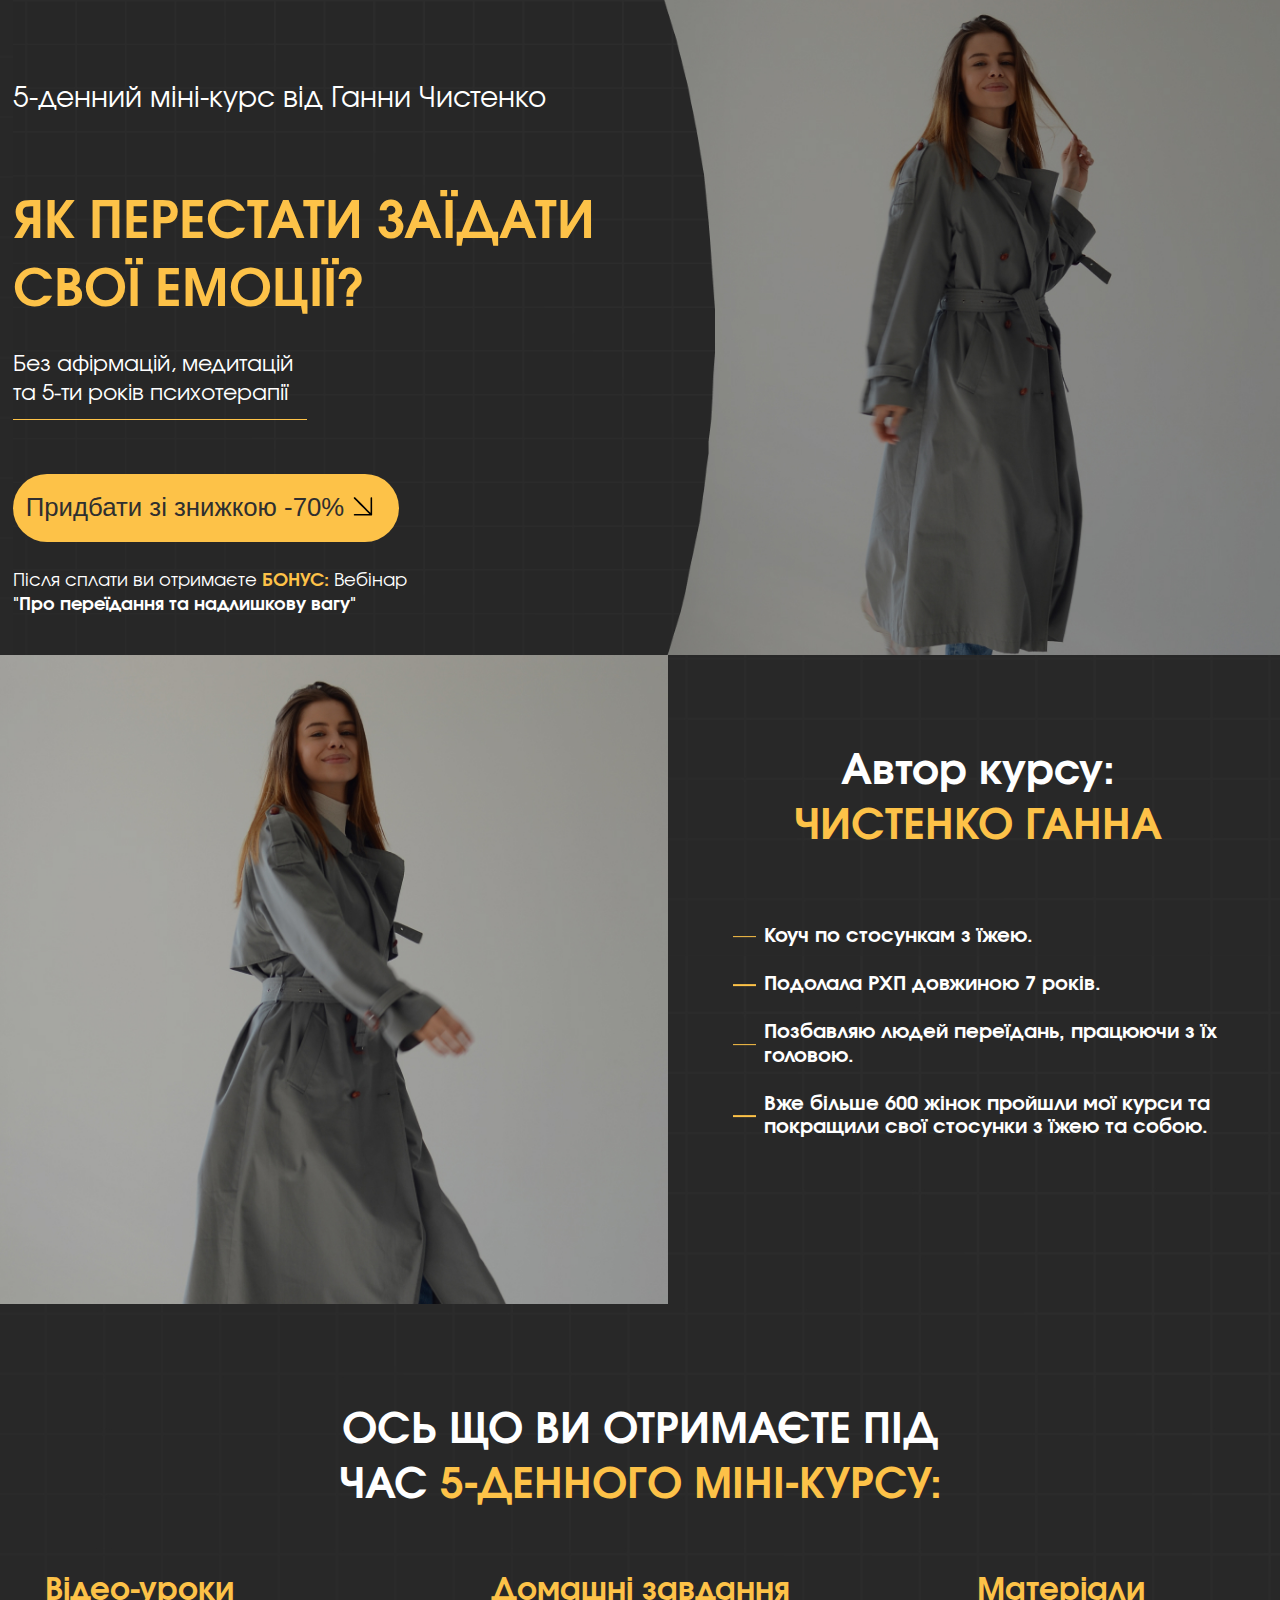
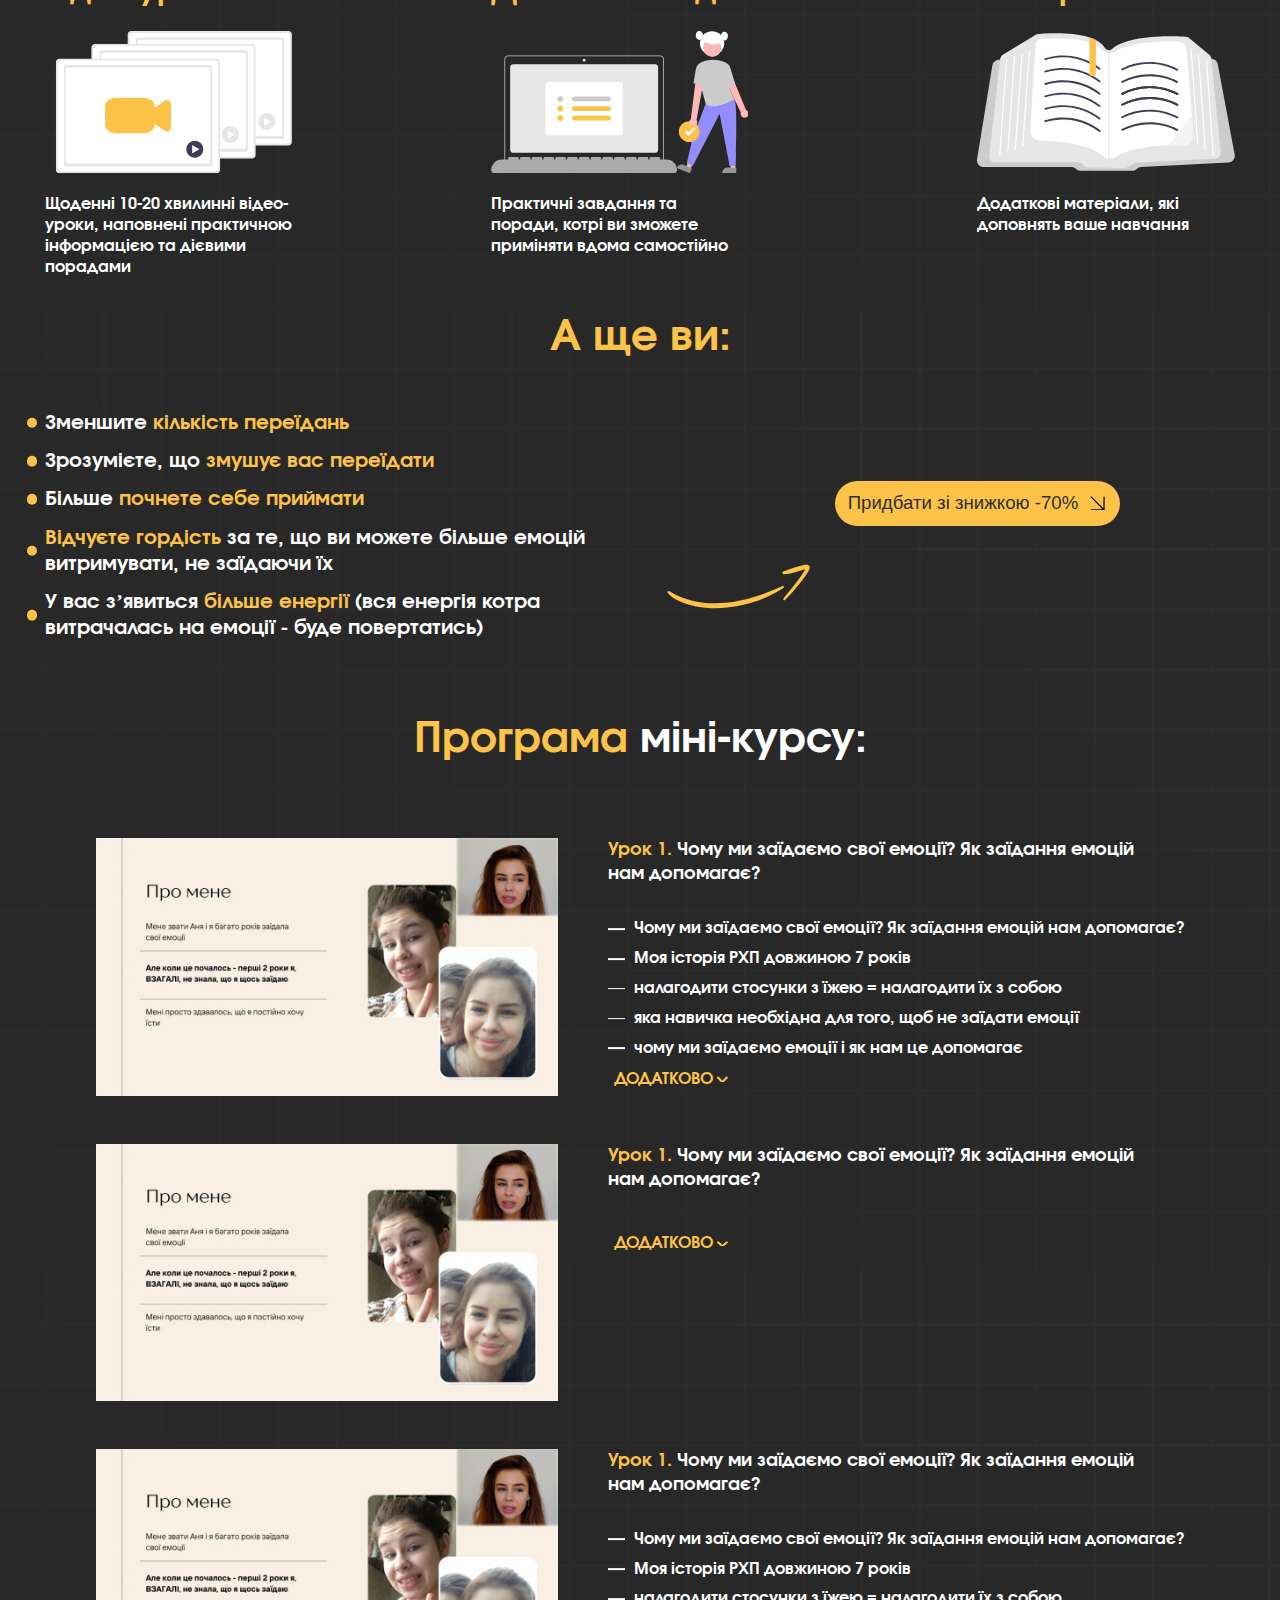
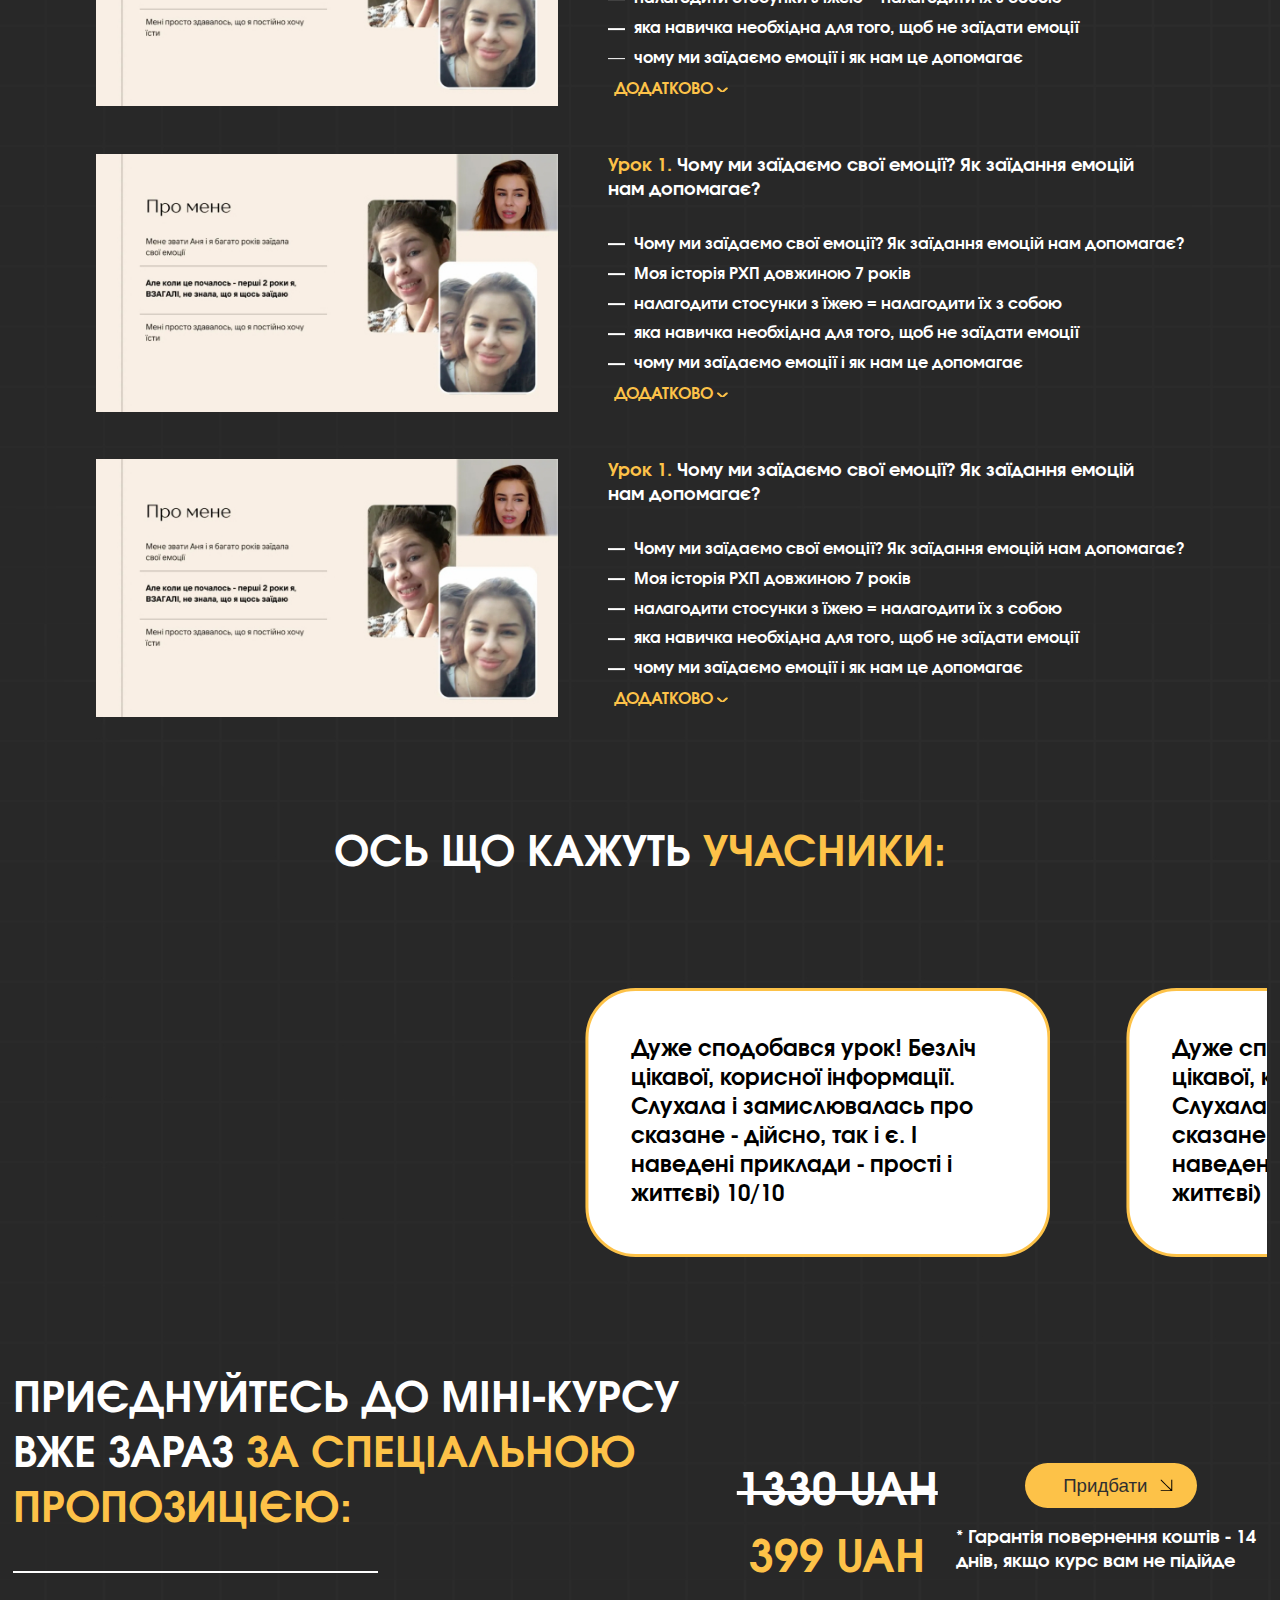
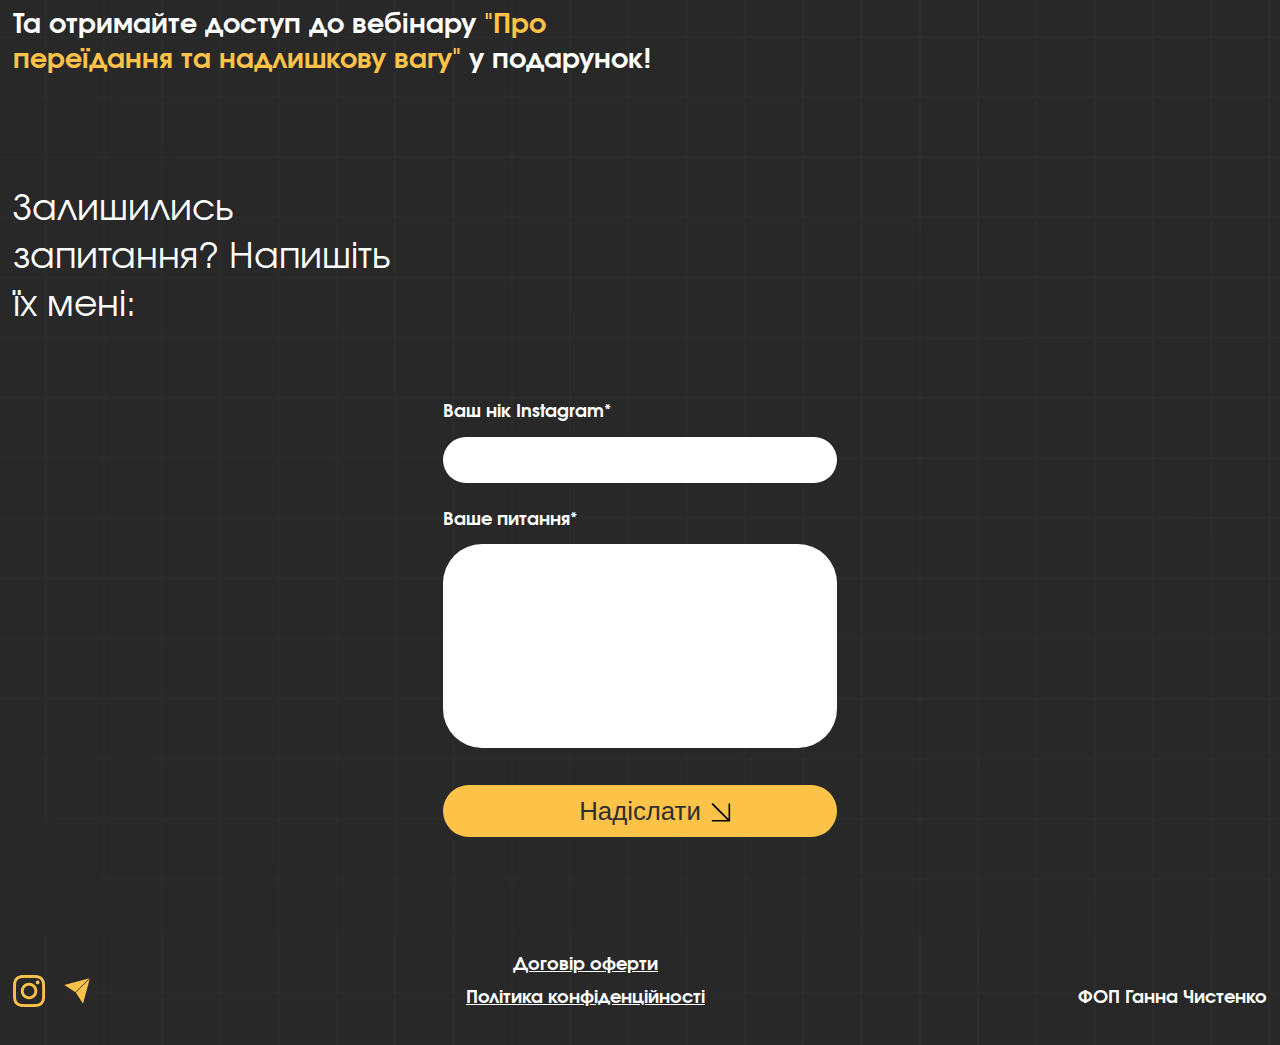
==== commit dbd01a3f: "edits" ====
--- a/index.html
+++ b/index.html
@@ -48,8 +48,8 @@
                         </button>
                     </a>
                     <p class="head__bottom-content__text">
-                        Після сплати ви отримаєте БОНУС:
-                        Вебінар "Про переїдання та надлишкову вагу"
+                        Після сплати ви отримаєте <span>БОНУС:</span>
+                        <strong>Вебінар "Про переїдання та надлишкову вагу"</strong>
                     </p>
                 </div>
             </section>
@@ -359,30 +359,26 @@
                                     <span class="program__list-item__text-lesson">Урок 1.</span>
                                     Чому ми заїдаємо свої емоції? Як заїдання емоцій нам допомагає?
                                 </h4>
-                                <ul class="program__list-item__text-list">
-                                    <li class="program__list-item__text-list__item">
-                                        Чому ми заїдаємо свої емоції? Як заїдання емоцій нам допомагає?
-                                    </li>
-                                    <li class="program__list-item__text-list__item">
-                                        Моя історія РХП довжиною 7 років
-                                    </li>
-                                    <li class="program__list-item__text-list__item">
-                                        налагодити стосунки з їжею = налагодити їх з собою
-                                    </li>
-                                    <li class="program__list-item__text-list__item">
-                                        яка навичка необхідна для того, щоб не заїдати емоції
-                                    </li>
-                                    <li class="program__list-item__text-list__item">
-                                        чому ми заїдаємо емоції і як нам це допомагає
-                                    </li>
-                                </ul>
-                                <button class="program__list-item__btn">ДОДАТКОВО</button>
-                                <p class="program__list-item__text" style="max-height: 0px; margin-bottom: 0px; display: none;">
-                                    Ви точно нічого не забудете купити, якщо під рукою буде наш сервіс. Разом з меню ви
-                                    отримуєте перелік продуктів, які необхідні для приготування. Тож вам тепер не
-                                    доведеться складати списки покупок «на ходу» чи довго ходити по супермаркету,
-                                    шукаючи, що купити на вечерю.
-                                </p>
+                                <div class="program__list-item__bottom">
+                                    <button class="program__list-item__btn">ДОДАТКОВО</button>
+                                    <ul class="drop__list-item__text-list">
+                                        <li class="program__list-item__text-list__item">
+                                            Чому ми заїдаємо свої емоції? Як заїдання емоцій нам допомагає?
+                                        </li>
+                                        <li class="program__list-item__text-list__item">
+                                            Моя історія РХП довжиною 7 років
+                                        </li>
+                                        <li class="program__list-item__text-list__item">
+                                            налагодити стосунки з їжею = налагодити їх з собою
+                                        </li>
+                                        <li class="program__list-item__text-list__item">
+                                            яка навичка необхідна для того, щоб не заїдати емоції
+                                        </li>
+                                        <li class="program__list-item__text-list__item">
+                                            чому ми заїдаємо емоції і як нам це допомагає
+                                        </li>
+                                    </ul>
+                                </div>
                             </div>
                         </li>
                         <li class="program__list-item">
@@ -411,13 +407,26 @@
                                         чому ми заїдаємо емоції і як нам це допомагає
                                     </li>
                                 </ul>
-                                <button class="program__list-item__btn">ДОДАТКОВО</button>
-                                <p class="program__list-item__text" style="max-height: 0px; margin-bottom: 0px; display: none;">
-                                    Ви точно нічого не забудете купити, якщо під рукою буде наш сервіс. Разом з меню ви
-                                    отримуєте перелік продуктів, які необхідні для приготування. Тож вам тепер не
-                                    доведеться складати списки покупок «на ходу» чи довго ходити по супермаркету,
-                                    шукаючи, що купити на вечерю.
-                                </p>
+                                <div class="program__list-item__bottom">
+                                    <button class="program__list-item__btn">ДОДАТКОВО</button>
+                                    <ul class="drop__list-item__text-list">
+                                        <li class="program__list-item__text-list__item">
+                                            Чому ми заїдаємо свої емоції? Як заїдання емоцій нам допомагає?
+                                        </li>
+                                        <li class="program__list-item__text-list__item">
+                                            Моя історія РХП довжиною 7 років
+                                        </li>
+                                        <li class="program__list-item__text-list__item">
+                                            налагодити стосунки з їжею = налагодити їх з собою
+                                        </li>
+                                        <li class="program__list-item__text-list__item">
+                                            яка навичка необхідна для того, щоб не заїдати емоції
+                                        </li>
+                                        <li class="program__list-item__text-list__item">
+                                            чому ми заїдаємо емоції і як нам це допомагає
+                                        </li>
+                                    </ul>
+                                </div>
                             </div>
                         </li>
                         <li class="program__list-item">
@@ -446,13 +455,26 @@
                                         чому ми заїдаємо емоції і як нам це допомагає
                                     </li>
                                 </ul>
-                                <button class="program__list-item__btn">ДОДАТКОВО</button>
-                                <p class="program__list-item__text" style="max-height: 0px; margin-bottom: 0px; display: none;">
-                                    Ви точно нічого не забудете купити, якщо під рукою буде наш сервіс. Разом з меню ви
-                                    отримуєте перелік продуктів, які необхідні для приготування. Тож вам тепер не
-                                    доведеться складати списки покупок «на ходу» чи довго ходити по супермаркету,
-                                    шукаючи, що купити на вечерю.
-                                </p>
+                                <div class="program__list-item__bottom">
+                                    <button class="program__list-item__btn">ДОДАТКОВО</button>
+                                    <ul class="drop__list-item__text-list">
+                                        <li class="program__list-item__text-list__item">
+                                            Чому ми заїдаємо свої емоції? Як заїдання емоцій нам допомагає?
+                                        </li>
+                                        <li class="program__list-item__text-list__item">
+                                            Моя історія РХП довжиною 7 років
+                                        </li>
+                                        <li class="program__list-item__text-list__item">
+                                            налагодити стосунки з їжею = налагодити їх з собою
+                                        </li>
+                                        <li class="program__list-item__text-list__item">
+                                            яка навичка необхідна для того, щоб не заїдати емоції
+                                        </li>
+                                        <li class="program__list-item__text-list__item">
+                                            чому ми заїдаємо емоції і як нам це допомагає
+                                        </li>
+                                    </ul>
+                                </div>
                             </div>
                         </li>
                         <li class="program__list-item">
@@ -481,13 +503,26 @@
                                         чому ми заїдаємо емоції і як нам це допомагає
                                     </li>
                                 </ul>
-                                <button class="program__list-item__btn">ДОДАТКОВО</button>
-                                <p class="program__list-item__text" style="max-height: 0px; margin-bottom: 0px; display: none;">
-                                    Ви точно нічого не забудете купити, якщо під рукою буде наш сервіс. Разом з меню ви
-                                    отримуєте перелік продуктів, які необхідні для приготування. Тож вам тепер не
-                                    доведеться складати списки покупок «на ходу» чи довго ходити по супермаркету,
-                                    шукаючи, що купити на вечерю.
-                                </p>
+                                <div class="program__list-item__bottom">
+                                    <button class="program__list-item__btn">ДОДАТКОВО</button>
+                                    <ul class="drop__list-item__text-list">
+                                        <li class="program__list-item__text-list__item">
+                                            Чому ми заїдаємо свої емоції? Як заїдання емоцій нам допомагає?
+                                        </li>
+                                        <li class="program__list-item__text-list__item">
+                                            Моя історія РХП довжиною 7 років
+                                        </li>
+                                        <li class="program__list-item__text-list__item">
+                                            налагодити стосунки з їжею = налагодити їх з собою
+                                        </li>
+                                        <li class="program__list-item__text-list__item">
+                                            яка навичка необхідна для того, щоб не заїдати емоції
+                                        </li>
+                                        <li class="program__list-item__text-list__item">
+                                            чому ми заїдаємо емоції і як нам це допомагає
+                                        </li>
+                                    </ul>
+                                </div>
                             </div>
                         </li>
                     </ul>
--- a/css/style.css
+++ b/css/style.css
@@ -150,6 +150,9 @@
 .body-block {
     overflow: hidden;
 }
+.body--lock {
+    overflow: hidden;
+}
 
 
 
@@ -304,6 +307,15 @@
 
 }
 .head__bottom-content__text--desk span{
+    font-weight: 700;
+    color: var(--orange);
+    }
+
+.head__bottom-content__text strong{
+font-weight: 700;
+    
+}
+.head__bottom-content__text span{
     font-weight: 700;
     color: var(--orange);
     }
@@ -623,8 +635,8 @@
 
 .result__bottom-btn::after {
     background-size: cover;
-    width: 17.294px;
-    height: 17.294px;
+    width: 1.7rem;
+    height: 1.7rem;
     background-image: url('../img/icons/arrowsmall.svg');
     right: 1.7rem;
 
@@ -1306,8 +1318,10 @@
 
 
     .head__content-img {
-        width: 29.4rem;
-    height: 55.6rem;
+        /* width: 29.4rem;
+    height: 55.6rem; */
+    width: 32.4rem;
+    height: 62.6rem;
         object-position: left;
     }
 
@@ -1350,7 +1364,8 @@
 
     .head__content-left {
         width: 23.7rem;
-        height: 55.6rem;
+        /* height: 55.6rem; */
+        height: 62.6rem;
     }
 
     .head__content-left {
@@ -1367,18 +1382,29 @@
     }
 
     .head__content-left::after {
-        content: "";
+        /* content: "";
     display: block;
     position: absolute;
     top: -14.1rem;
     left: -117px;
     width: 100%;
-    /* height: 100%; */
     background-image: url('../img/head/backPhone.png');
     background-size: 100% 82rem;
     width: 33.2rem;
     z-index: -1;
-    min-height: 86rem;
+    min-height: 86rem; */
+    content: "";
+    display: block;
+    position: absolute;
+    top: -19.1rem;
+    left: -117px;
+    width: 100%;
+    /* height: 100%; */
+    background-image: url('../img/head/backPhone.png');
+    background-size: 100% 99rem;
+    width: 33.2rem;
+    z-index: -1;
+    min-height: 89rem;
     }
 
     .head__content-left__top-text,
@@ -1433,7 +1459,7 @@
 
     .btn::after {
         width: 1.45rem;
-        height: 1.4rem;
+        height: 1.45rem;
         background-size: cover;
         right: 1.7rem;
     }
@@ -1625,7 +1651,7 @@
         height: 17rem;
     }
     .popup__content{
-        padding: 8.1rem 2.2rem;
+        padding: 8.1rem 2.2rem 2rem;
         gap: 1.5rem;
     }
     .svg__icon {
@@ -1637,7 +1663,7 @@
         margin-bottom: 0;
     }
     .popup__content-text p{
-        font-size: 1.8rem;
+        font-size: 1.6rem;
     }
     .popup__price{
         font-size: 3.2;
@@ -1645,9 +1671,9 @@
     .popup__btn{
         width: 100%;
     }
-    .btn__wrapper{
+    /* .btn__wrapper{
         margin: 1rem 0;
-    }
+    } */
     .popup__link{
         width: 100%;
     }
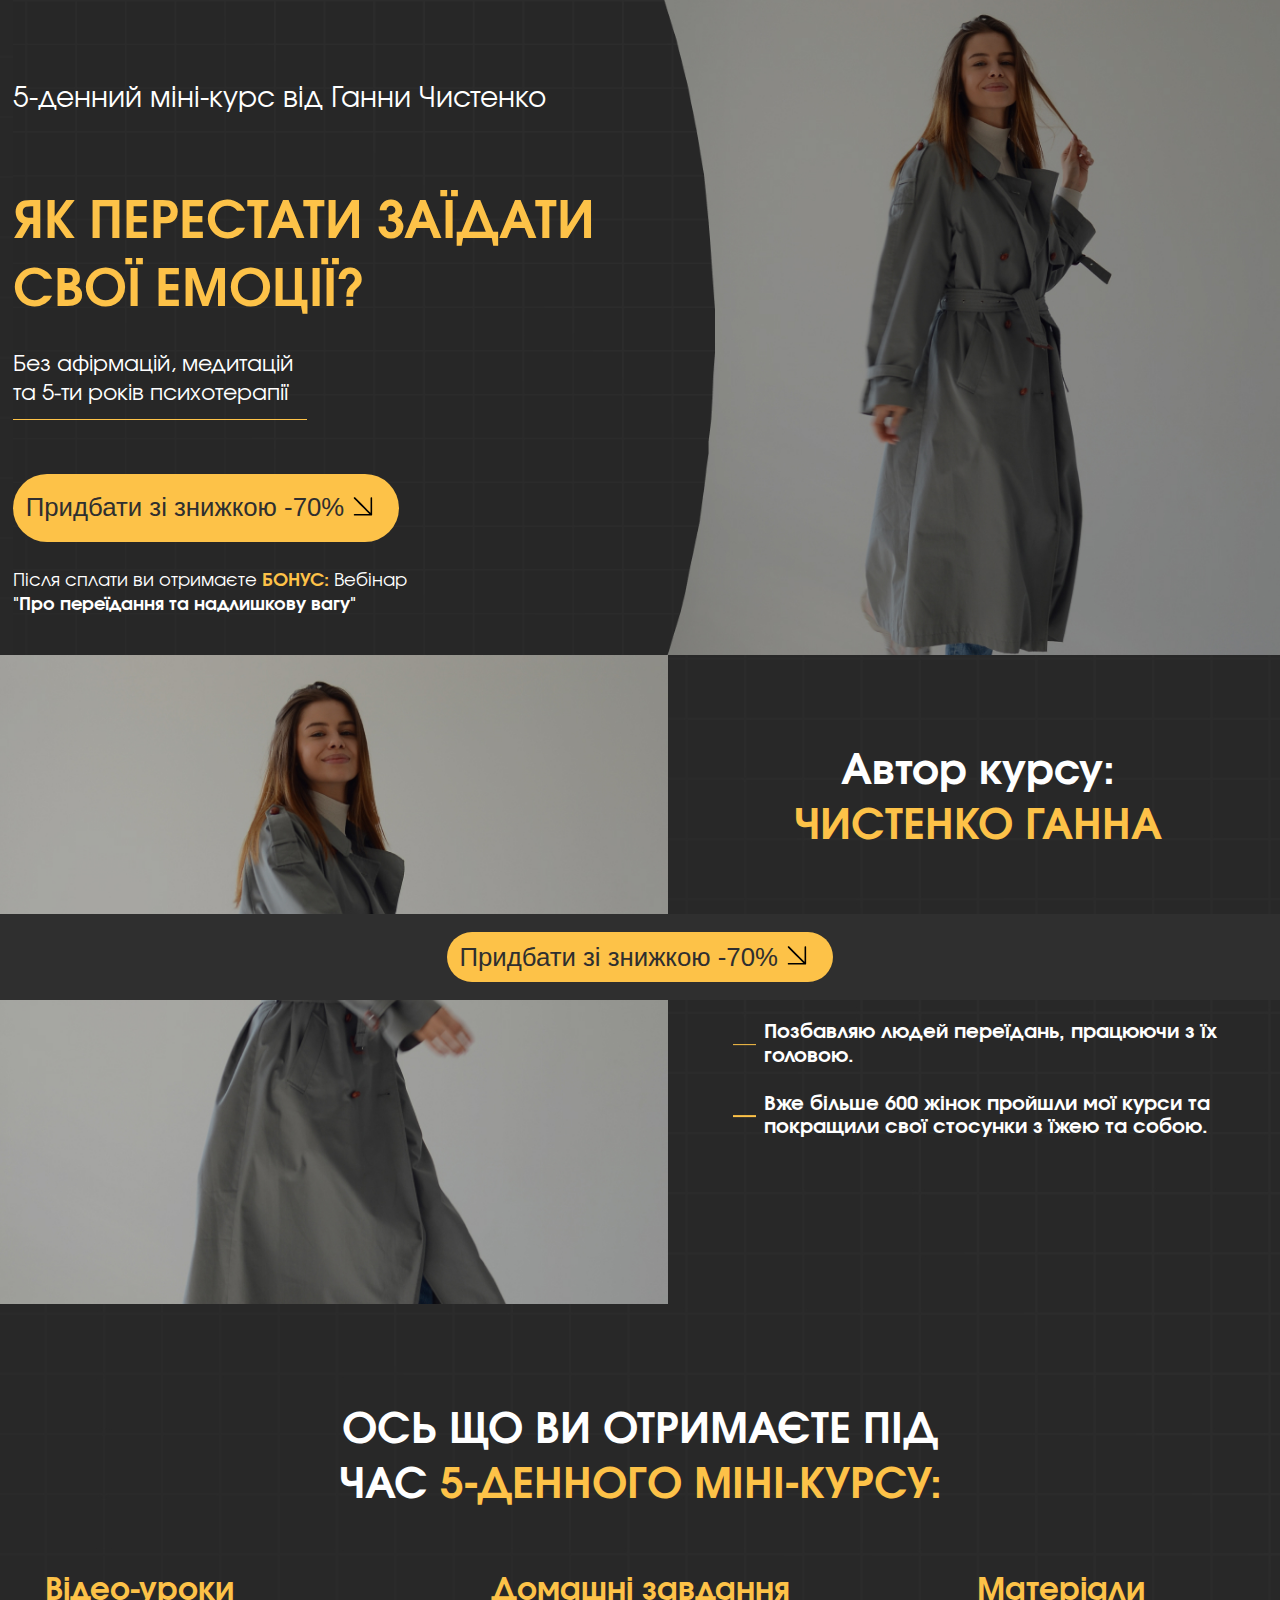
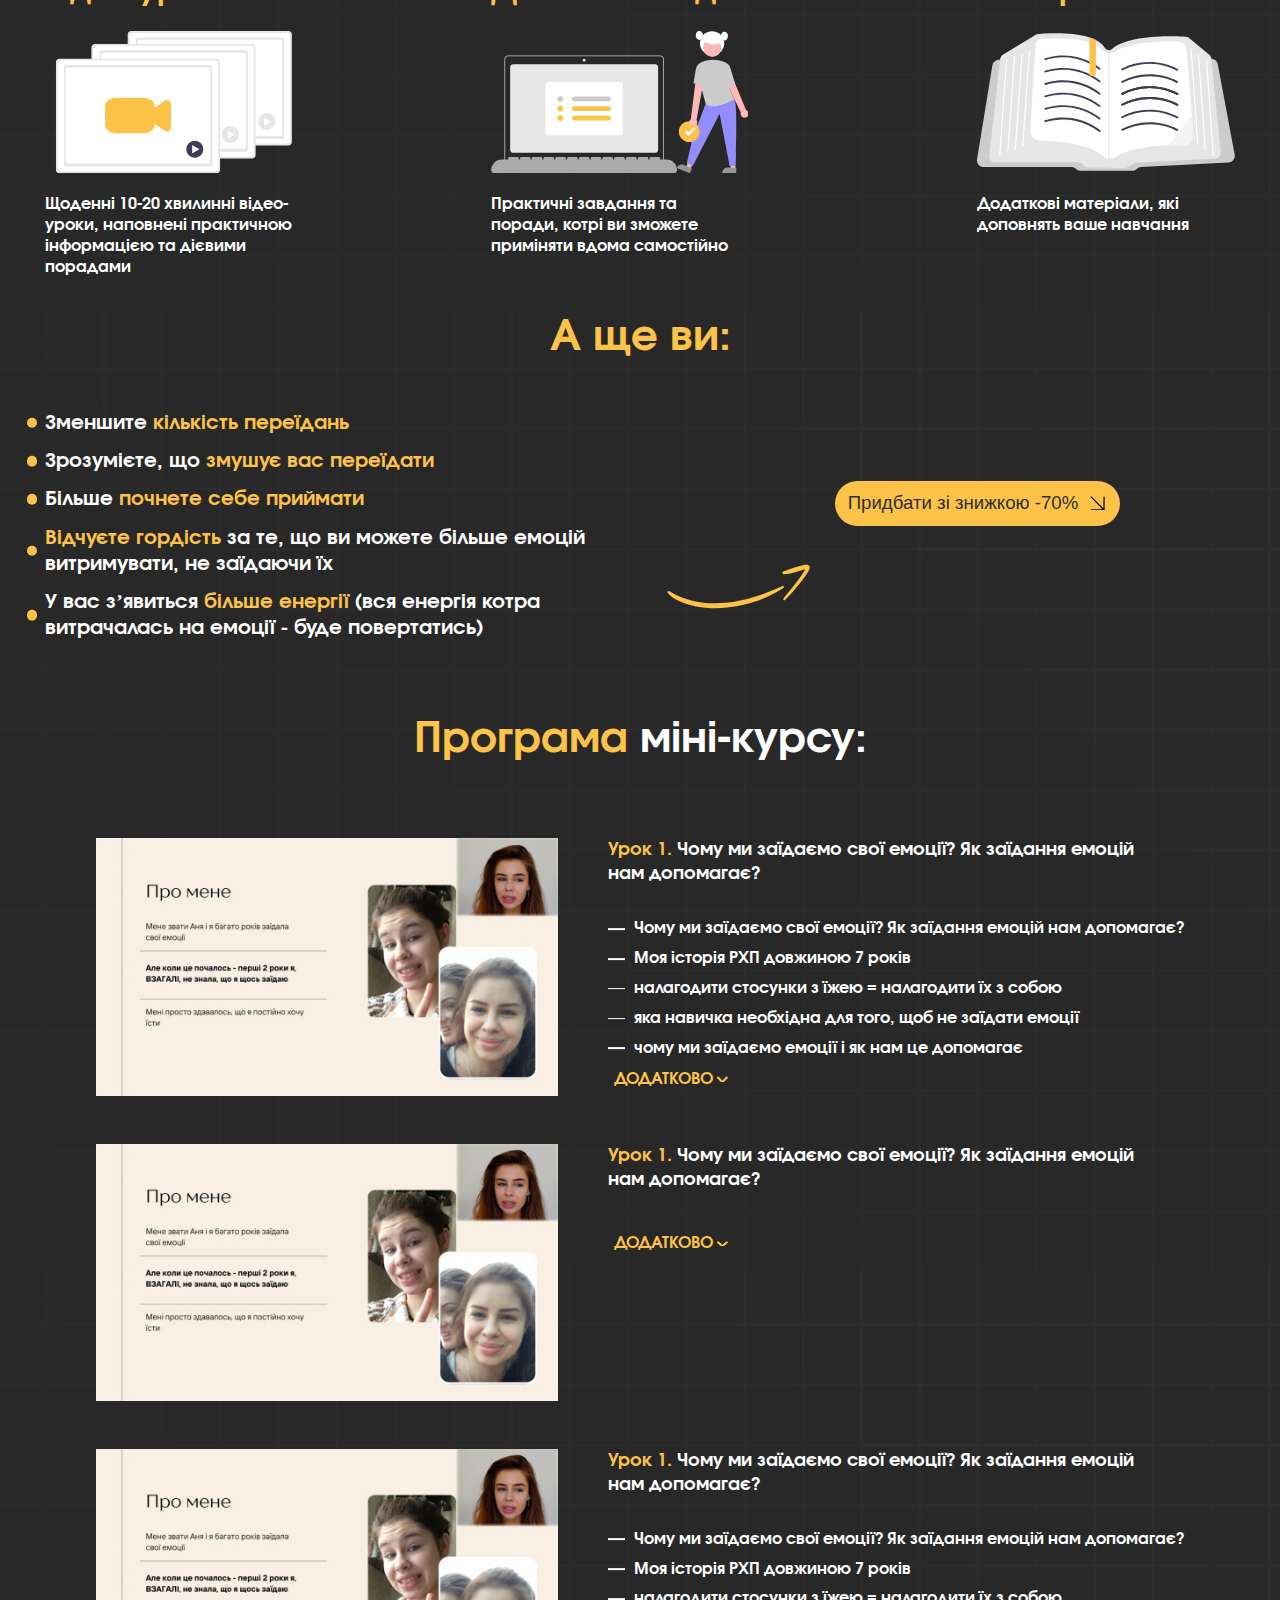
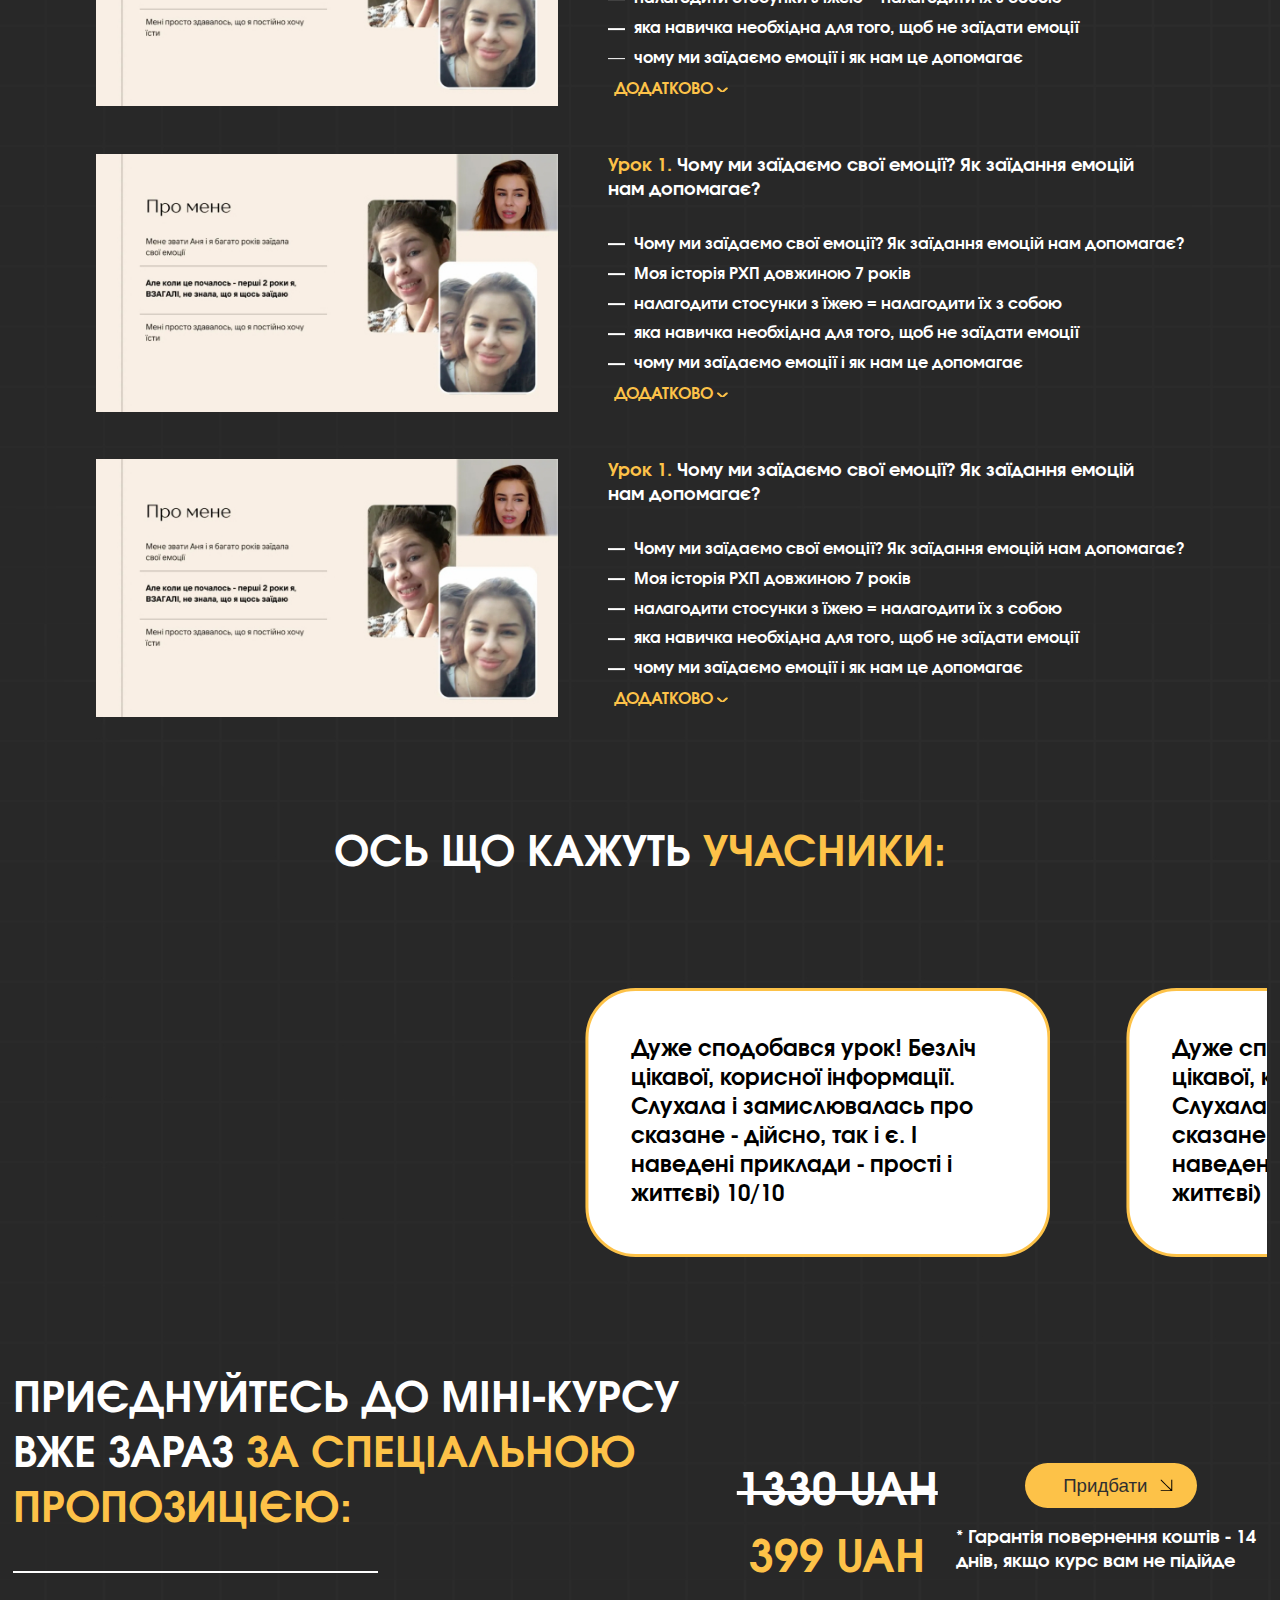
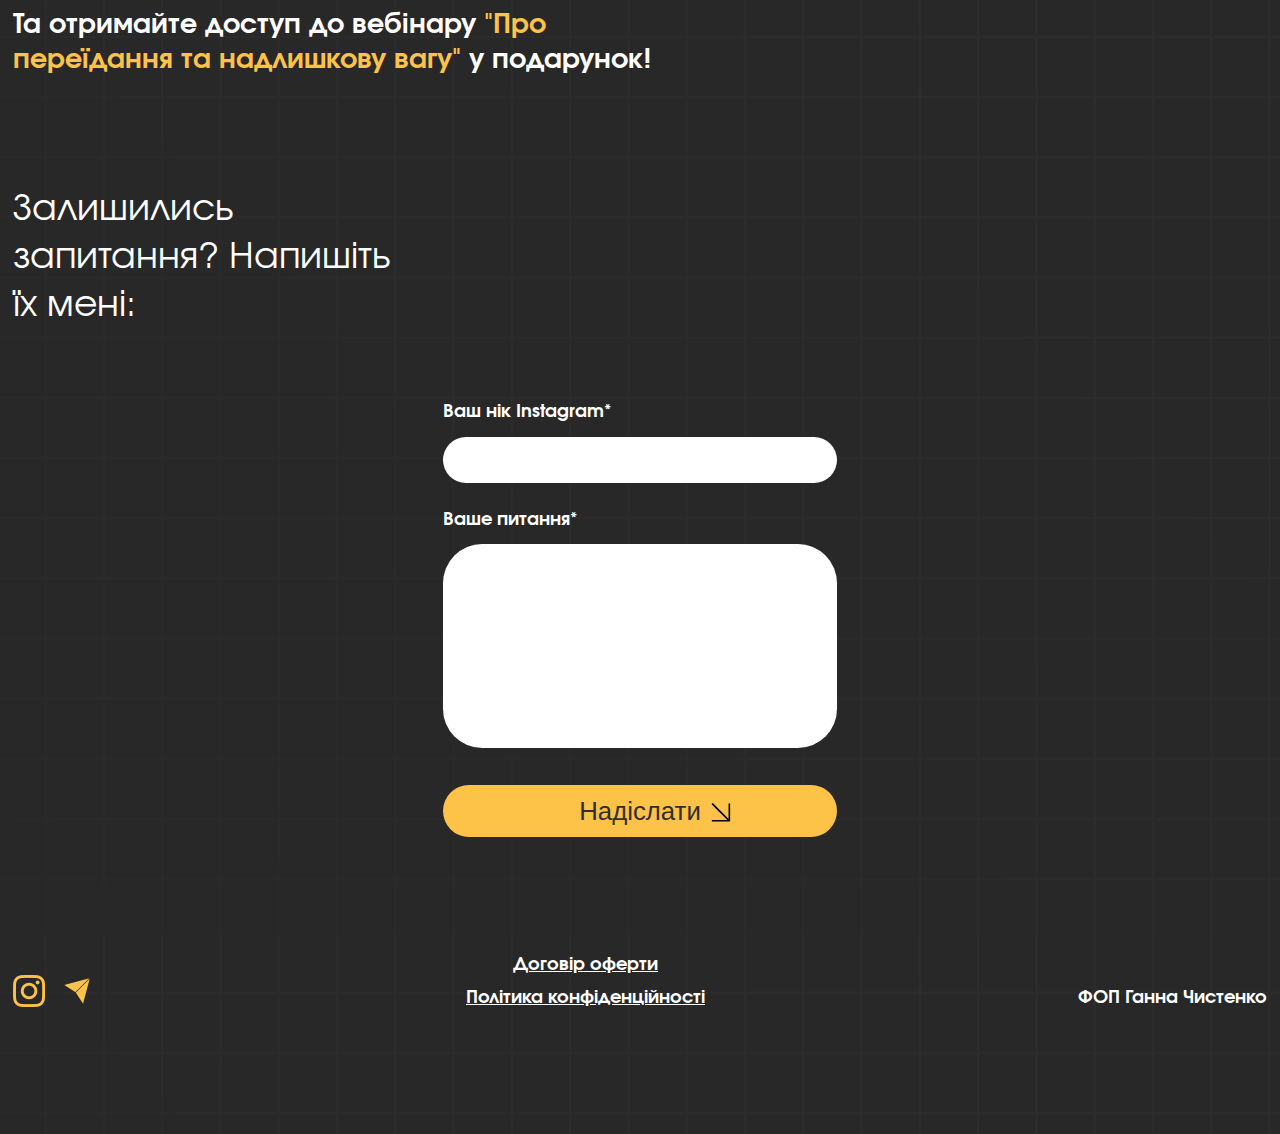
==== commit ef8f1ba1: "created fixed element" ====
--- a/index.html
+++ b/index.html
@@ -711,6 +711,9 @@
                     </div>
                 </div>
             </div>
+            <div class="popup-container">
+                <button class="btn button--popup fixed__btn">Придбати зі знижкою -70%</button>
+              </div>
         </main>
         <footer class="footer">
             <div class="container footer__container">
--- a/css/style.css
+++ b/css/style.css
@@ -1042,7 +1042,7 @@
     display: flex;
     justify-content: space-between;
     align-items: flex-end;
-    padding-bottom: 4rem;
+    padding-bottom: 14rem;
 }
 
 .social__networks {
@@ -1578,7 +1578,7 @@
         text-align: right;
     }
     .program__list-item__btn{
-        transition: all ease .4s;
+        transition: all ease .1s;
     }
     .program__list-item__btn.active{
         margin-bottom: 1.5rem;
@@ -1732,4 +1732,19 @@
     text-decoration: underline;
     } 
     
-}+}
+.popup-container {
+    position: fixed;
+    padding: 2rem;
+    bottom: -100px; /* initially hide the container below the viewport */
+    left: 0;
+    text-align: center;
+    transition: bottom 0.3s ease-in-out;
+    z-index: 4;
+    width: 100%;
+    background-color: var(--black);
+  }
+  
+  .fixed__btn {
+    padding: 1.2rem 6.2rem 1.2rem 1.4rem;
+  }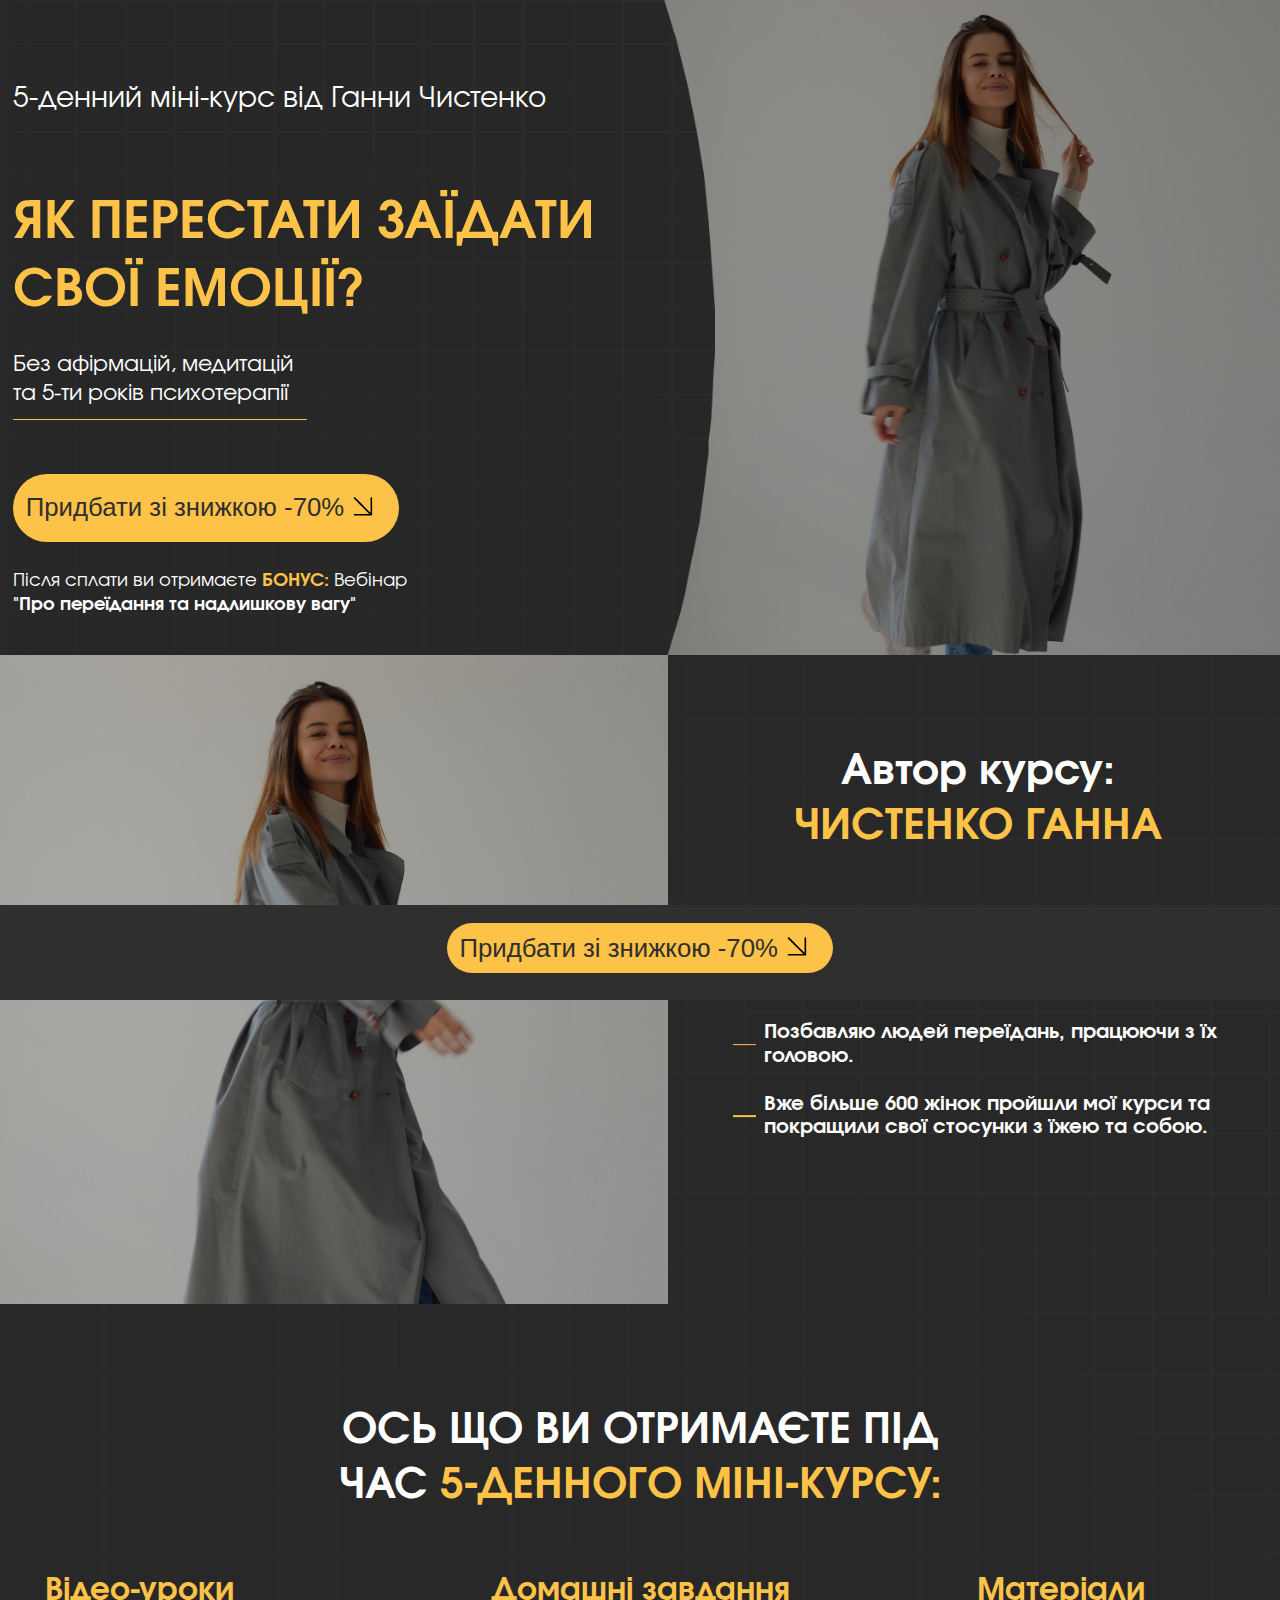
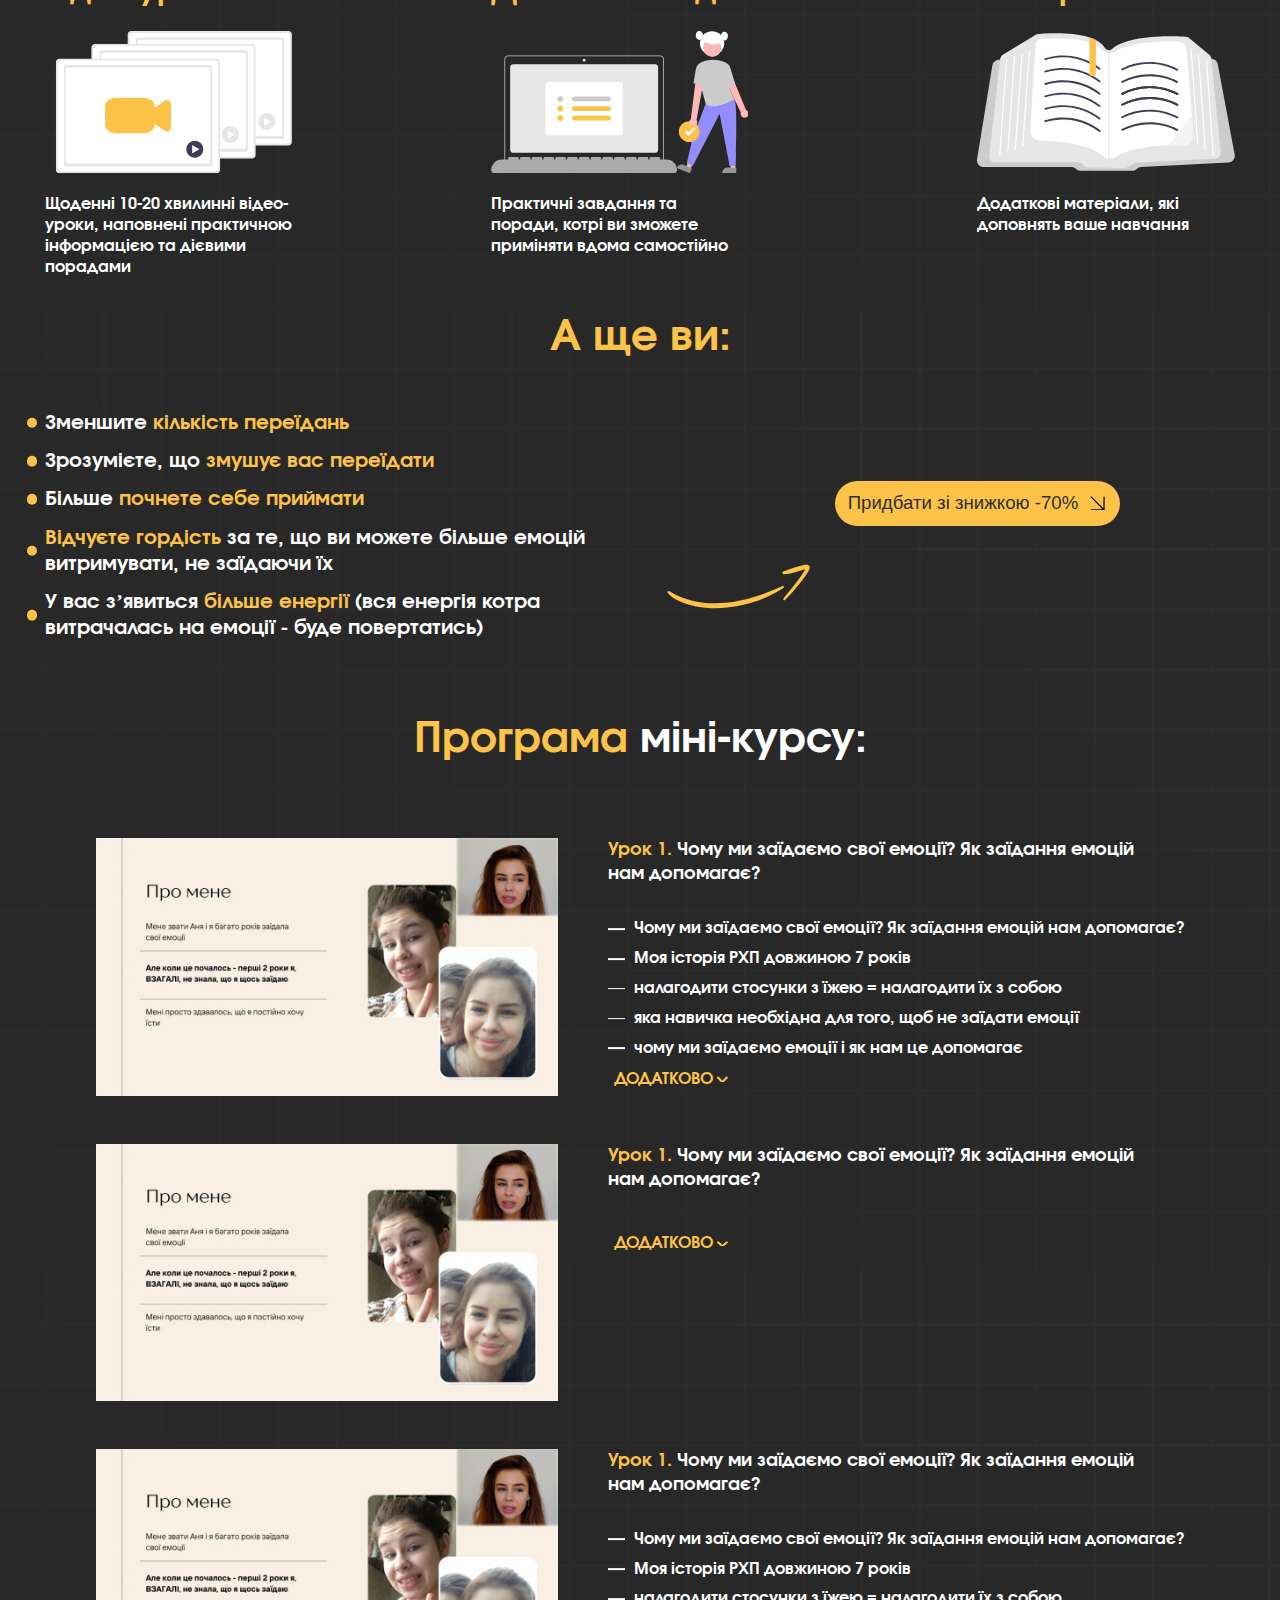
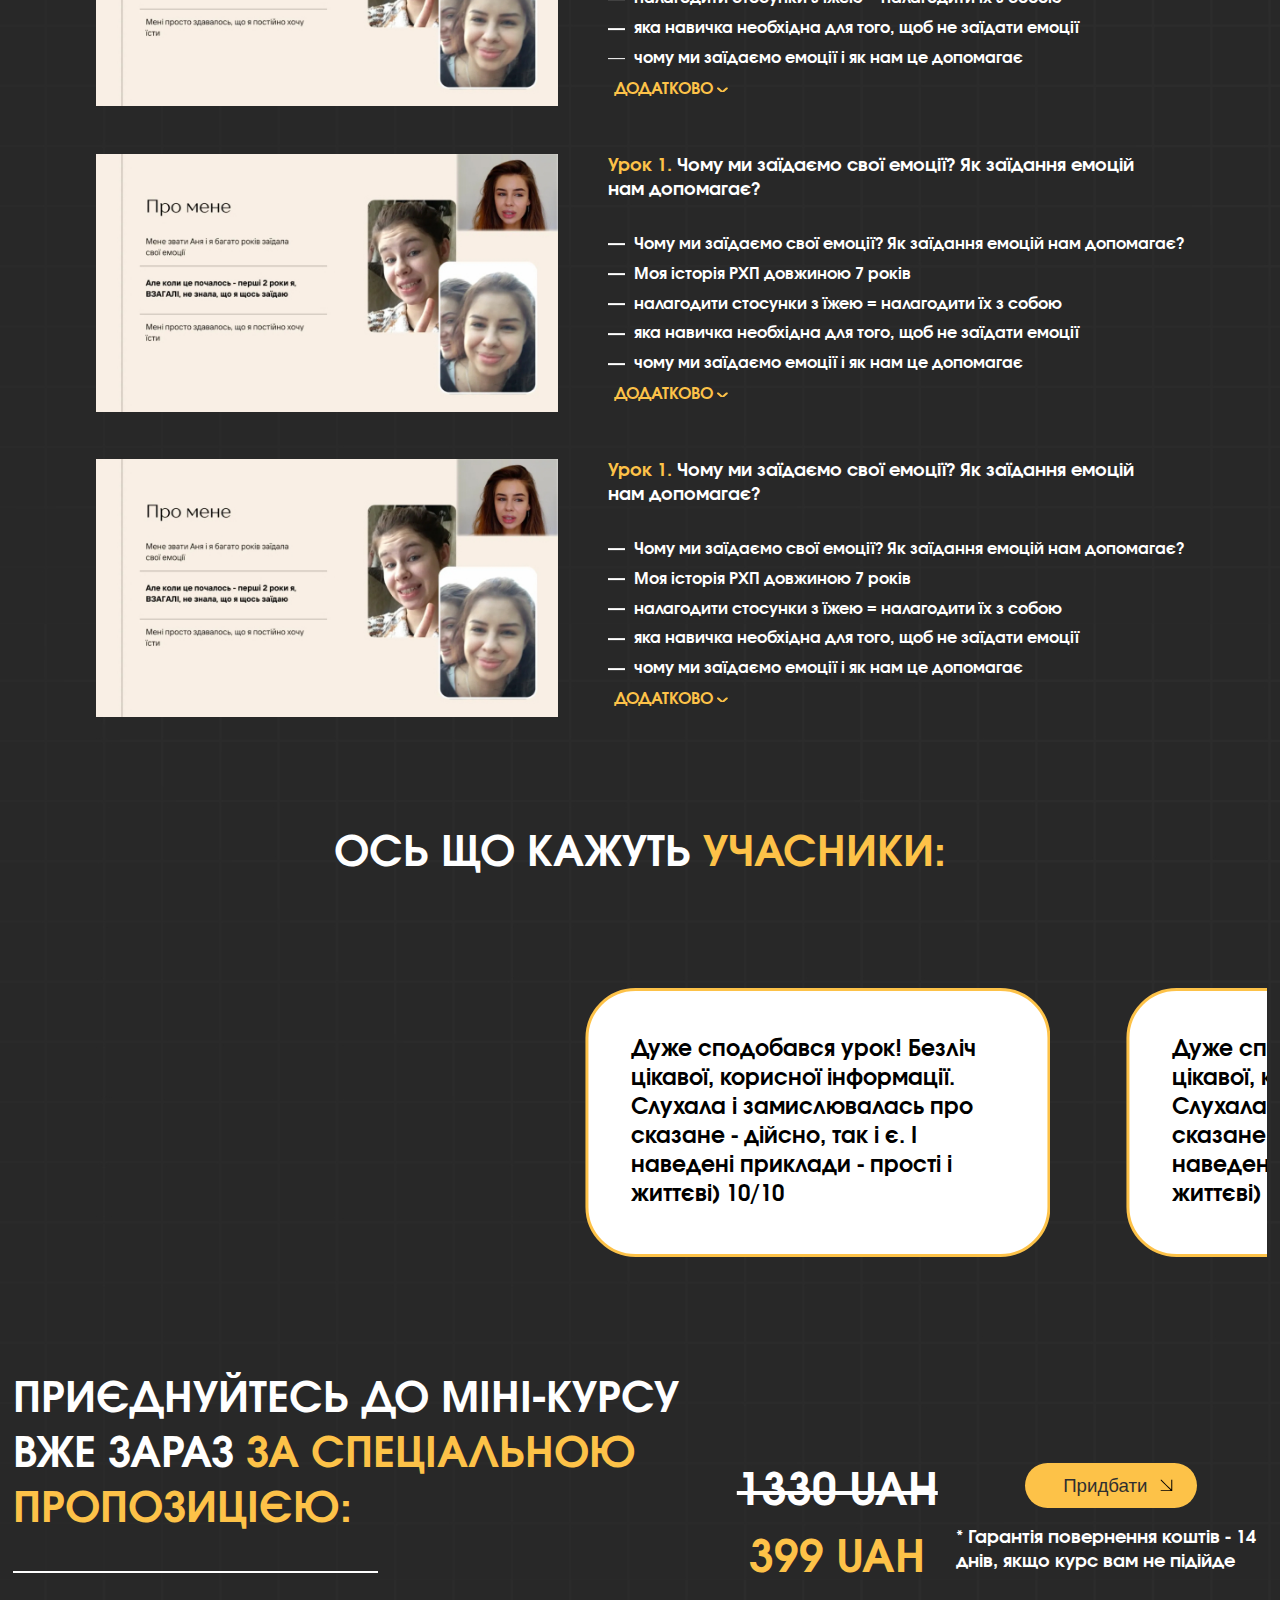
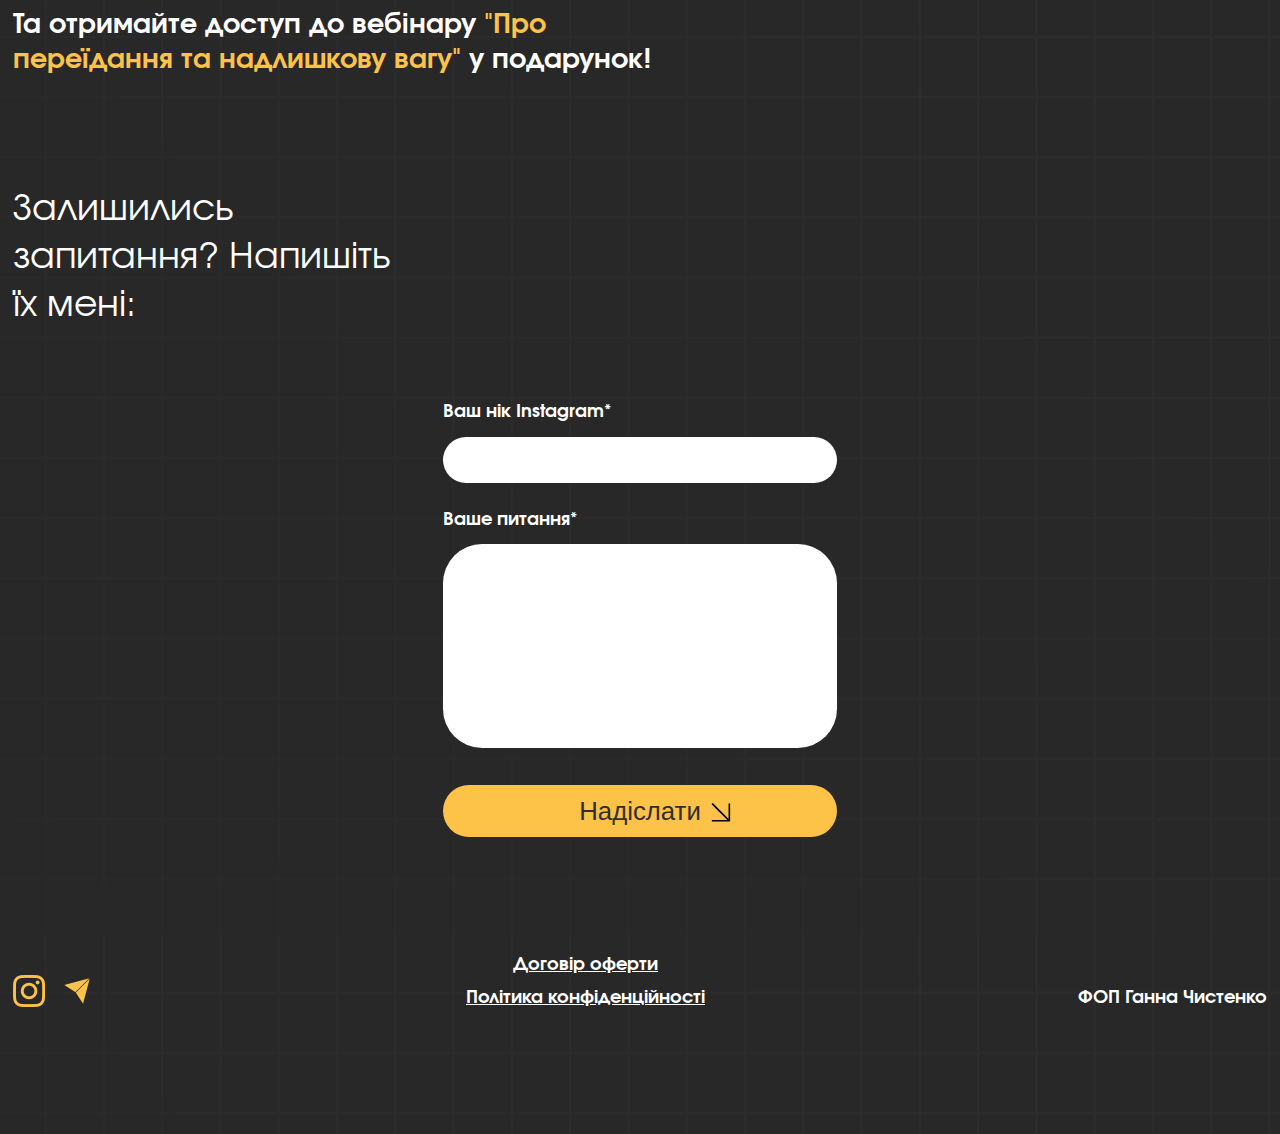
==== commit 1758b3ae: "edits" ====
--- a/index.html
+++ b/index.html
@@ -590,12 +590,6 @@
                                             замислювалась про сказане -
                                             дійсно, так і є. І наведені приклади - прості і життєві)
                                             10/10
-                                            замислювалась про сказане -
-                                            дійсно, так і є. І наведені приклади - прості і життєві)
-                                            10/10
-                                            замислювалась про сказане -
-                                            дійсно, так і є. І наведені приклади - прості і життєві)
-                                            10/10
                                         </p>
                                     </div>
                                 </div>
--- a/css/style.css
+++ b/css/style.css
@@ -1715,12 +1715,13 @@
     .thanks__content span {
         color: var(--white, #FFF);
     font-family: Evolventa;
-    font-size: 20px;
+    font-size: 2rem;
     font-style: normal;
     font-weight: 400;
     line-height: normal;
     max-width: 26rem;
     text-align: center;
+    margin-bottom: 2rem;
     }
     .thanks__content span a{
         color: var(--white, #FFF);
@@ -1735,7 +1736,7 @@
 }
 .popup-container {
     position: fixed;
-    padding: 2rem;
+    padding: 2rem 0 3rem;
     bottom: -100px; /* initially hide the container below the viewport */
     left: 0;
     text-align: center;
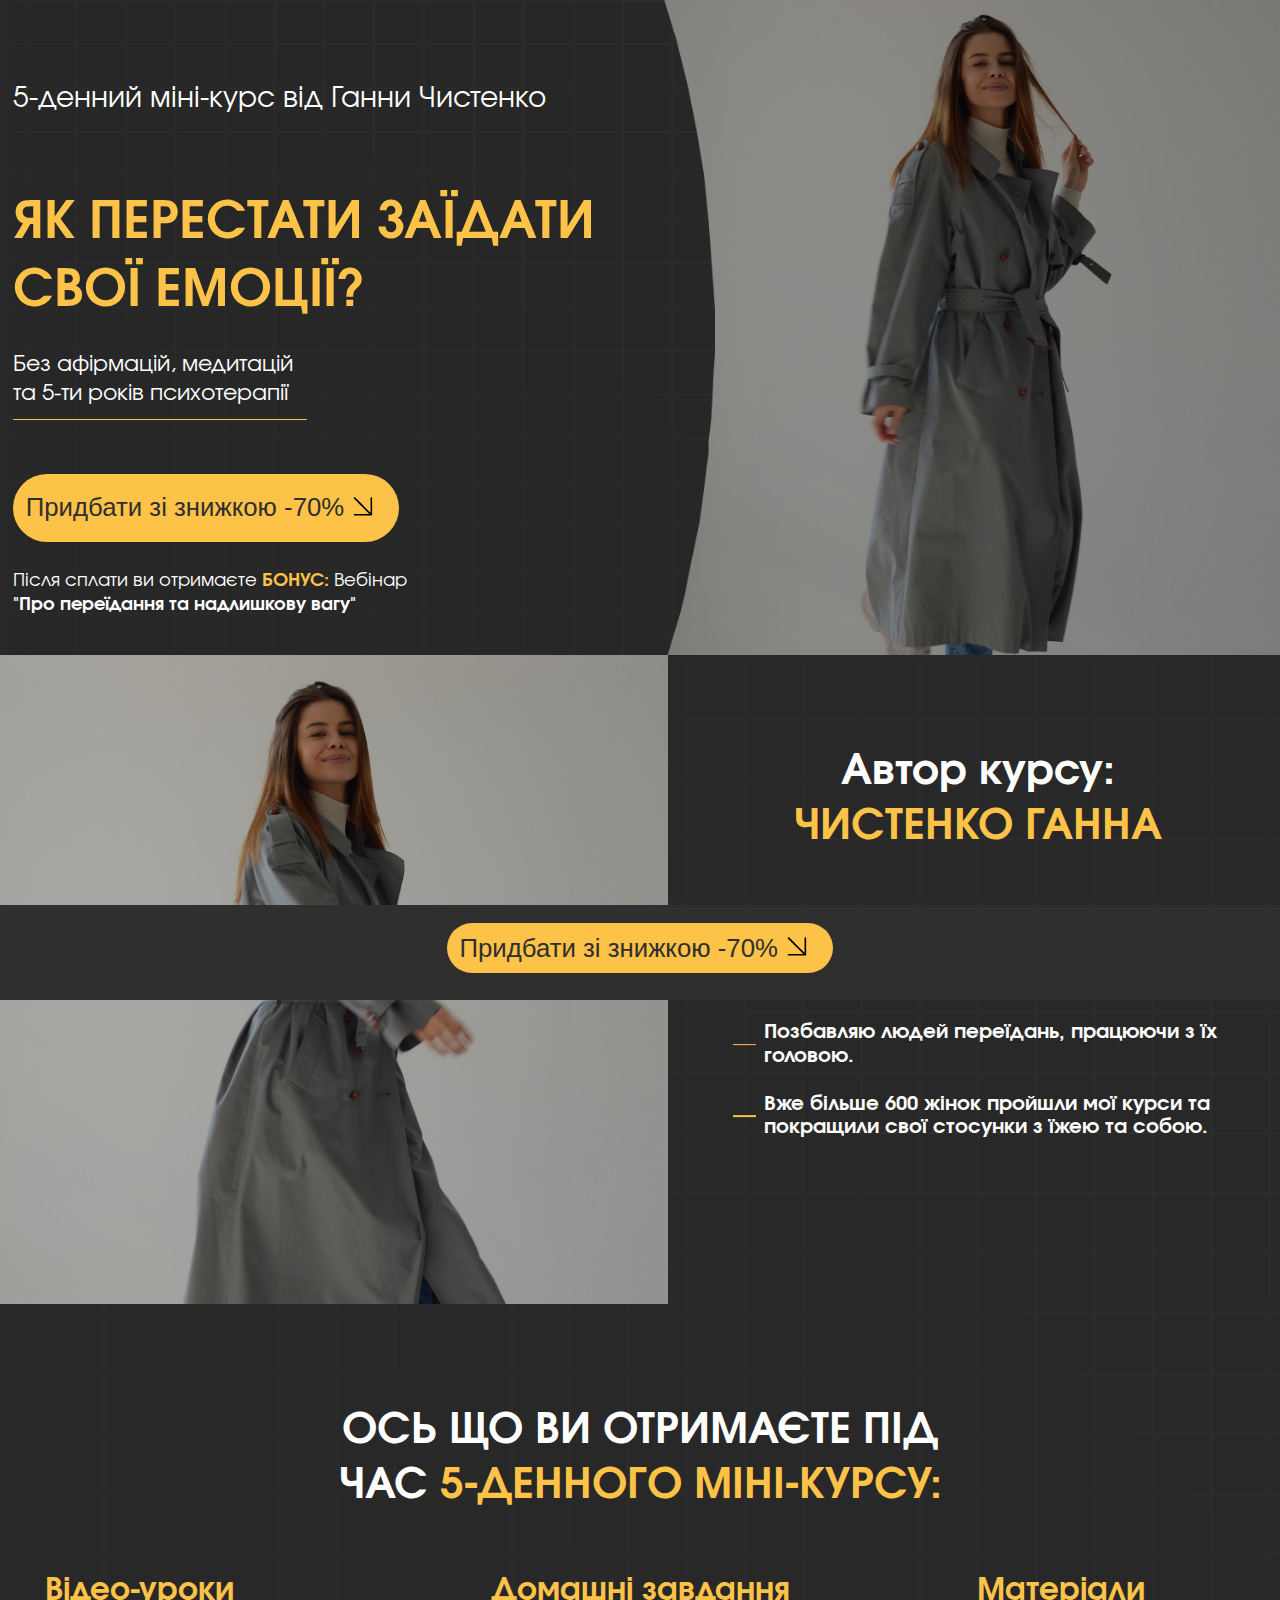
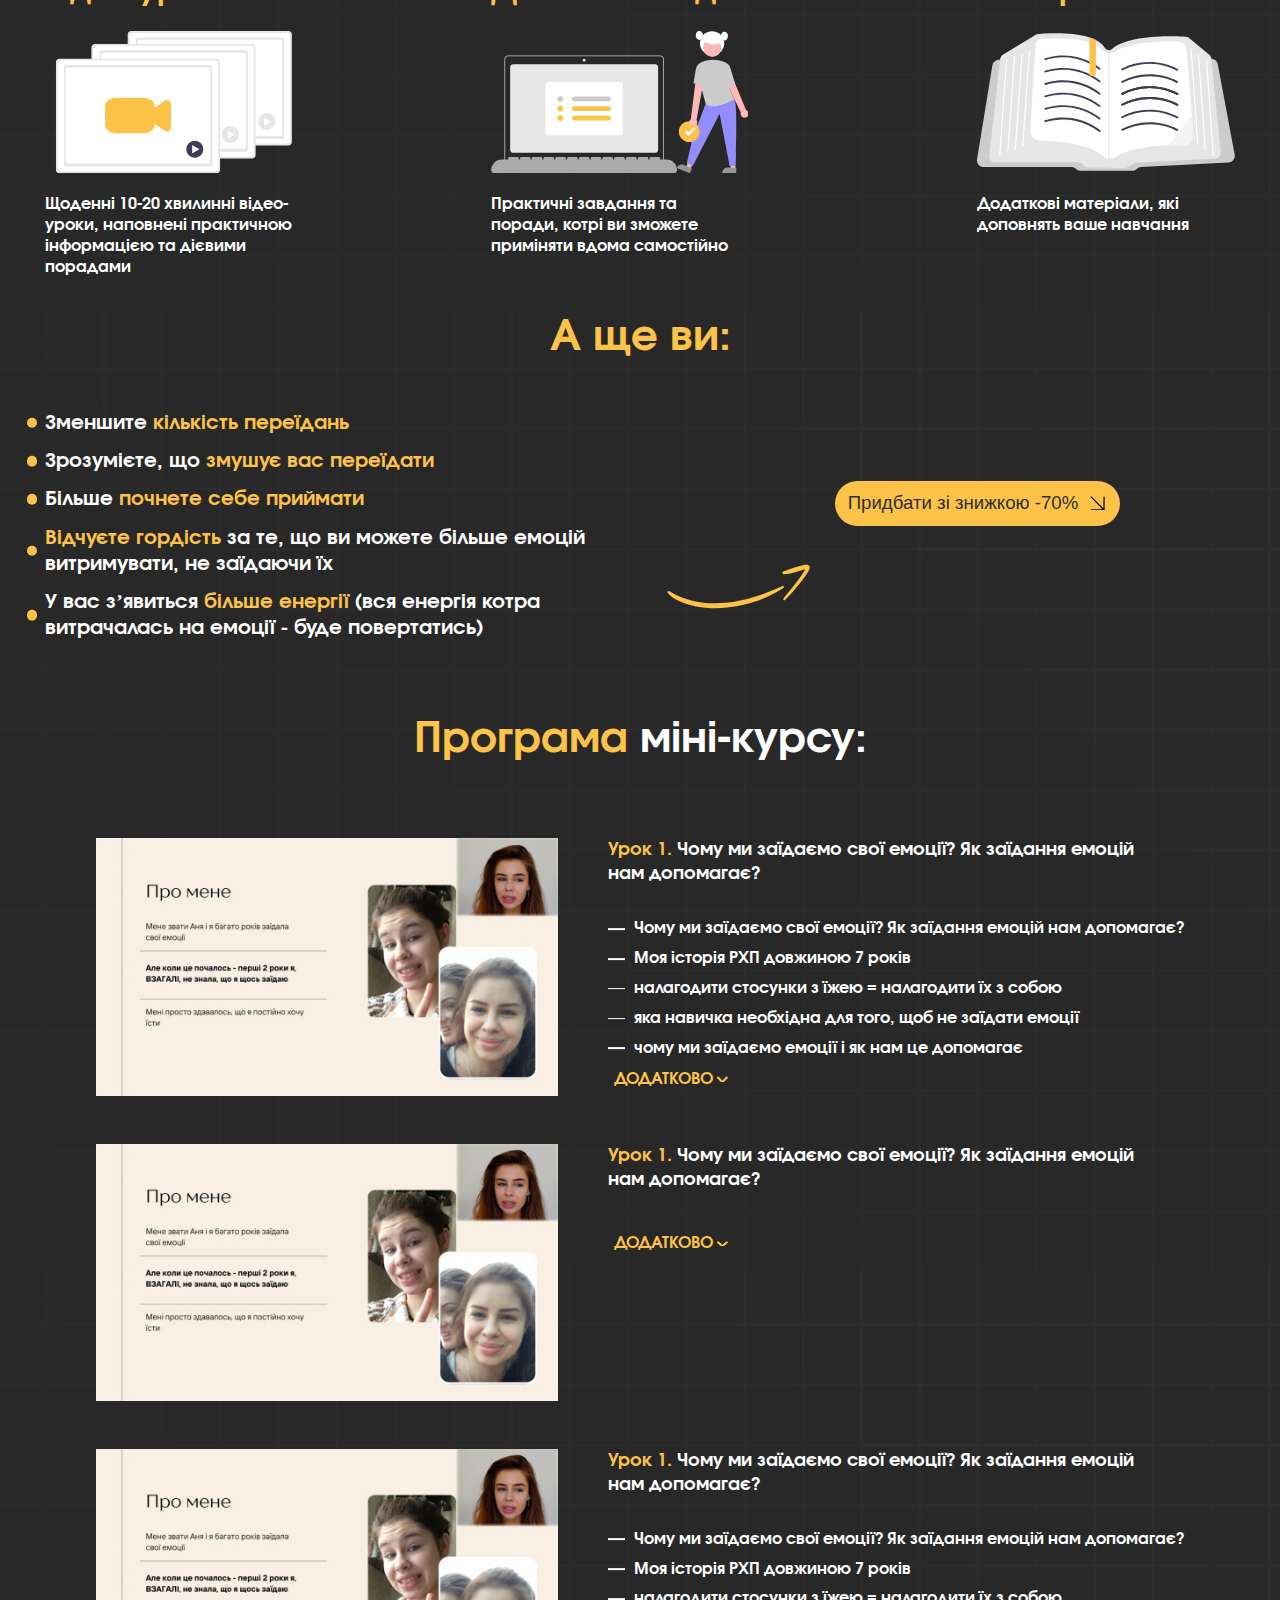
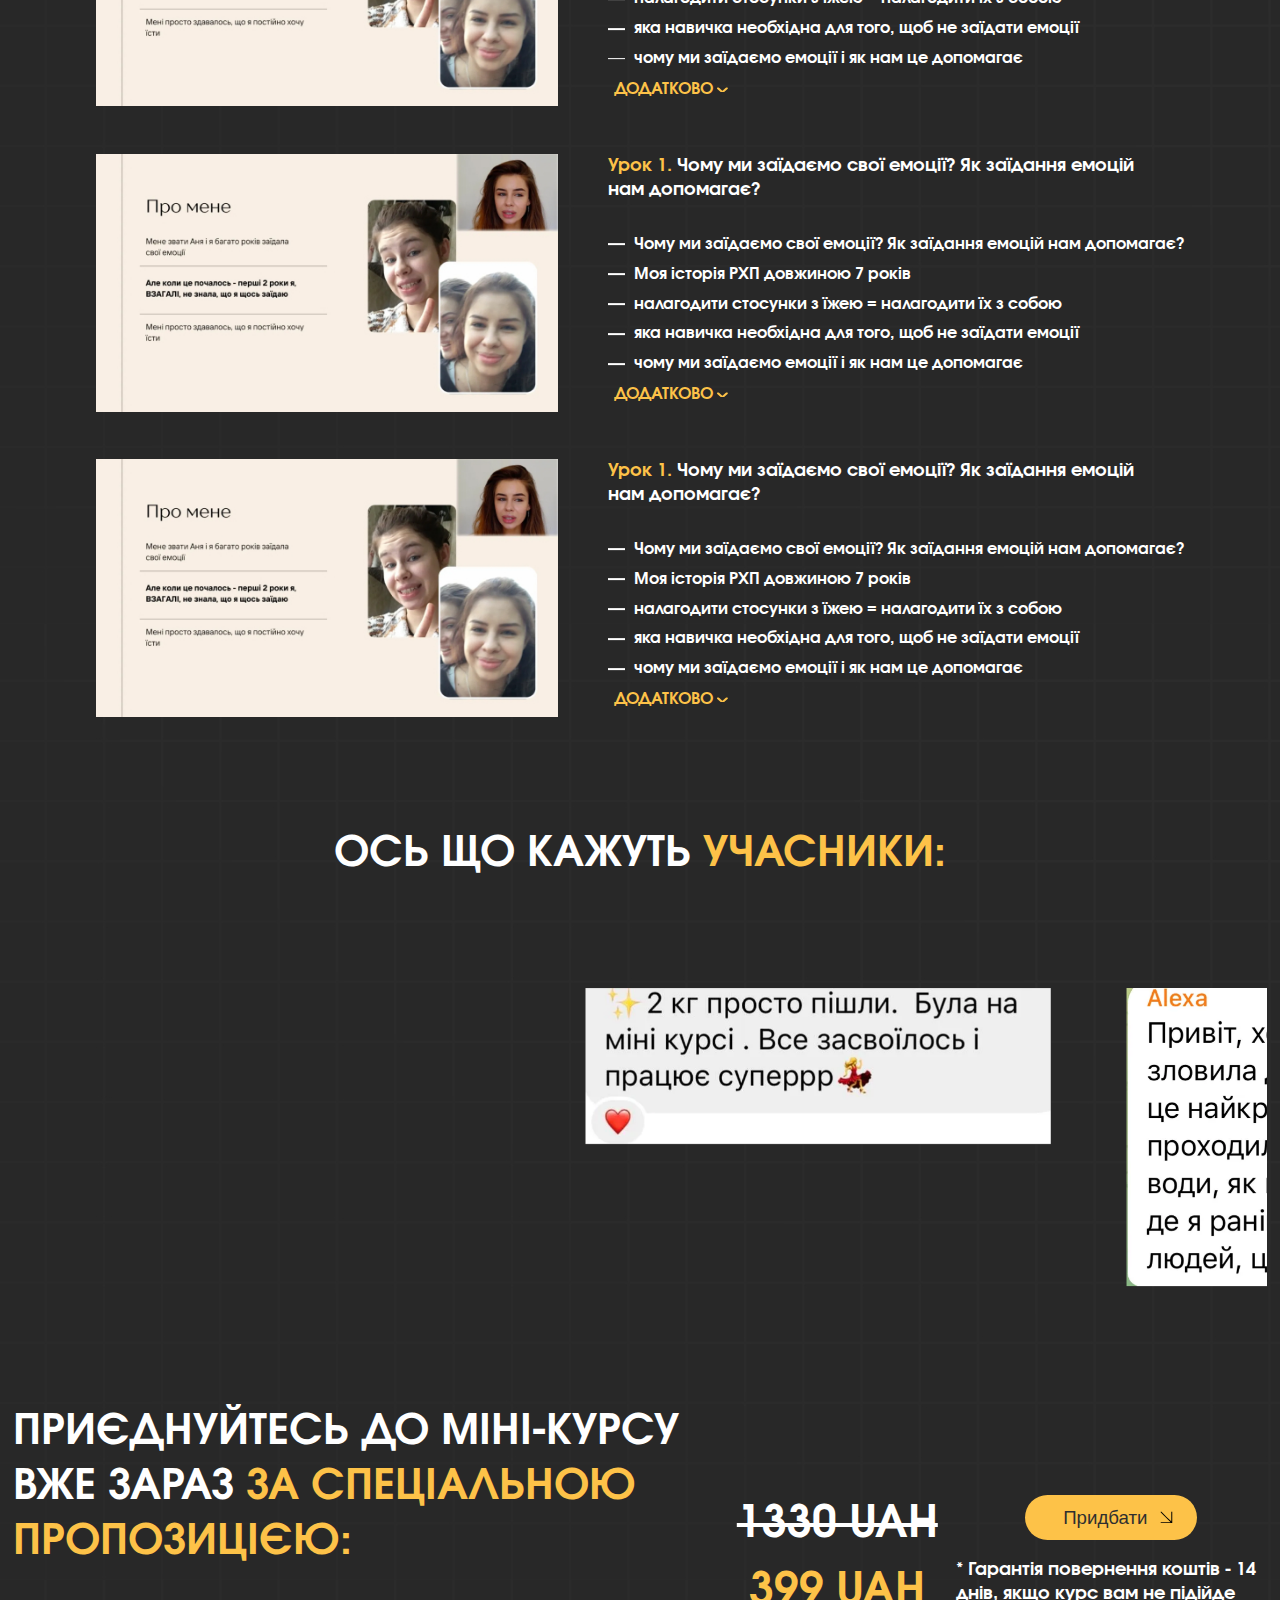
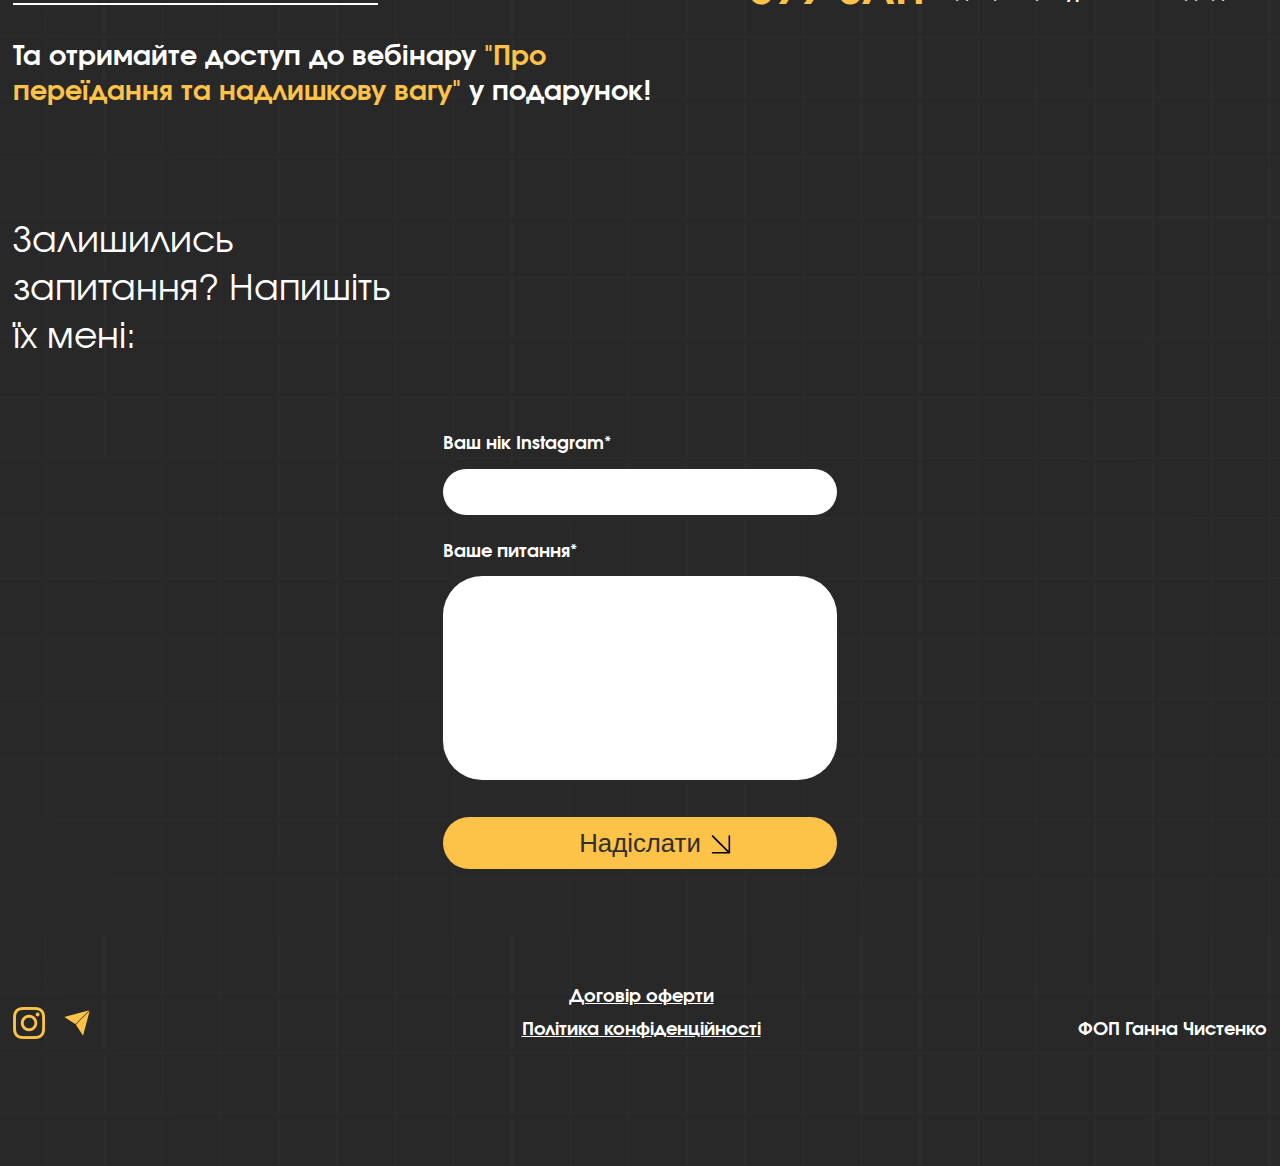
==== commit 43a8034b: "edits" ====
--- a/index.html
+++ b/index.html
@@ -539,70 +539,25 @@
                         <div class="swiper">
                             <div class="swiper-wrapper">
                                 <div class="swiper-slide">
-                                    <div class="swiper-slide__content">
-                                        <p class="swiper-slide__content-text">
-                                            Дуже сподобався урок!
-                                            Безліч цікавої, корисної інформації. Слухала і
-                                            замислювалась про сказане -
-                                            дійсно, так і є. І наведені приклади - прості і життєві)
-                                            10/10
-                                        </p>
-                                    </div>
+                                    <img src="./img/6584e951314b8900106c8ab0_optimized.webp" alt="">
                                 </div>
                                 <div class="swiper-slide">
-                                    <div class="swiper-slide__content">
-                                        <p class="swiper-slide__content-text">
-                                            Дуже сподобався урок!
-                                            Безліч цікавої, корисної інформації. Слухала і
-                                            замислювалась про сказане -
-                                            дійсно, так і є. І наведені приклади - прості і життєві)
-                                            10/10
-                                        </p>
-                                    </div>
+                                    <img src="./img/650b63df4848b900180d8e0b_optimized.webp" alt="">
                                 </div>
                                 <div class="swiper-slide">
-                                    <div class="swiper-slide__content">
-                                        <p class="swiper-slide__content-text">
-                                            Дуже сподобався урок!
-                                            Безліч цікавої, корисної інформації. Слухала і
-                                            замислювалась про сказане -
-                                            дійсно, так і є. І наведені приклади - прості і життєві)
-                                            10/10
-                                        </p>
-                                    </div>
+                                    <img src="./img/650b63df4848b900180d8e0b_optimized.webp" alt="">
                                 </div>
                                 <div class="swiper-slide">
-                                    <div class="swiper-slide__content">
-                                        <p class="swiper-slide__content-text">
-                                            Дуже сподобався урок!
-                                            Безліч цікавої, корисної інформації. Слухала і
-                                            замислювалась про сказане -
-                                            дійсно, так і є. І наведені приклади - прості і життєві)
-                                            10/10
-                                        </p>
-                                    </div>
+                                    <img src="./img/650b63df4848b900180d8e0b_optimized.webp" alt="">
                                 </div>
                                 <div class="swiper-slide">
-                                    <div class="swiper-slide__content">
-                                        <p class="swiper-slide__content-text">
-                                            Дуже сподобався урок!
-                                            Безліч цікавої, корисної інформації. Слухала і
-                                            замислювалась про сказане -
-                                            дійсно, так і є. І наведені приклади - прості і життєві)
-                                            10/10
-                                        </p>
-                                    </div>
+                                    <img src="./img/650b63df4848b900180d8e0b_optimized.webp" alt="">
                                 </div>
                                 <div class="swiper-slide">
-                                    <div class="swiper-slide__content">
-                                        <p class="swiper-slide__content-text">
-                                            Дуже сподобався урок!
-                                            Безліч цікавої, корисної інформації. Слухала і
-                                            замислювалась про сказане -
-                                            дійсно, так і є. І наведені приклади - прості і життєві)
-                                            10/10
-                                        </p>
-                                    </div>
+                                    <img src="./img/650b63df4848b900180d8e0b_optimized.webp" alt="">
+                                </div>
+                                <div class="swiper-slide">
+                                    <img src="./img/650b63df4848b900180d8e0b_optimized.webp" alt="">
                                 </div>
                             </div>
                         </div>
--- a/css/style.css
+++ b/css/style.css
@@ -768,13 +768,11 @@
     padding-left: 40rem;
 }
 
-.swiper-slide {
-    /* padding: 5rem; */
+/* .swiper-slide {
     border-radius: 50px;
     border: 3px solid var(--orange, #FDC248);
     background: var(--white, #FFF);
-    /* width: 49rem!important; */
-}
+} */
 
 .swiper-slide__content {
     max-width: 42rem;
@@ -1055,6 +1053,7 @@
     flex-direction: column;
     align-items: center;
     gap: 1rem;
+    margin-left: 12.5rem;
 }
 
 .footer__link {
@@ -1278,6 +1277,9 @@
 
 
 @media (max-width: 769px) {
+    .footer__contacts{
+        margin-left: 0;
+    }
     .head__content-left__top-text {
         font-size: 1.6rem;
         margin: 5rem 0 4rem;
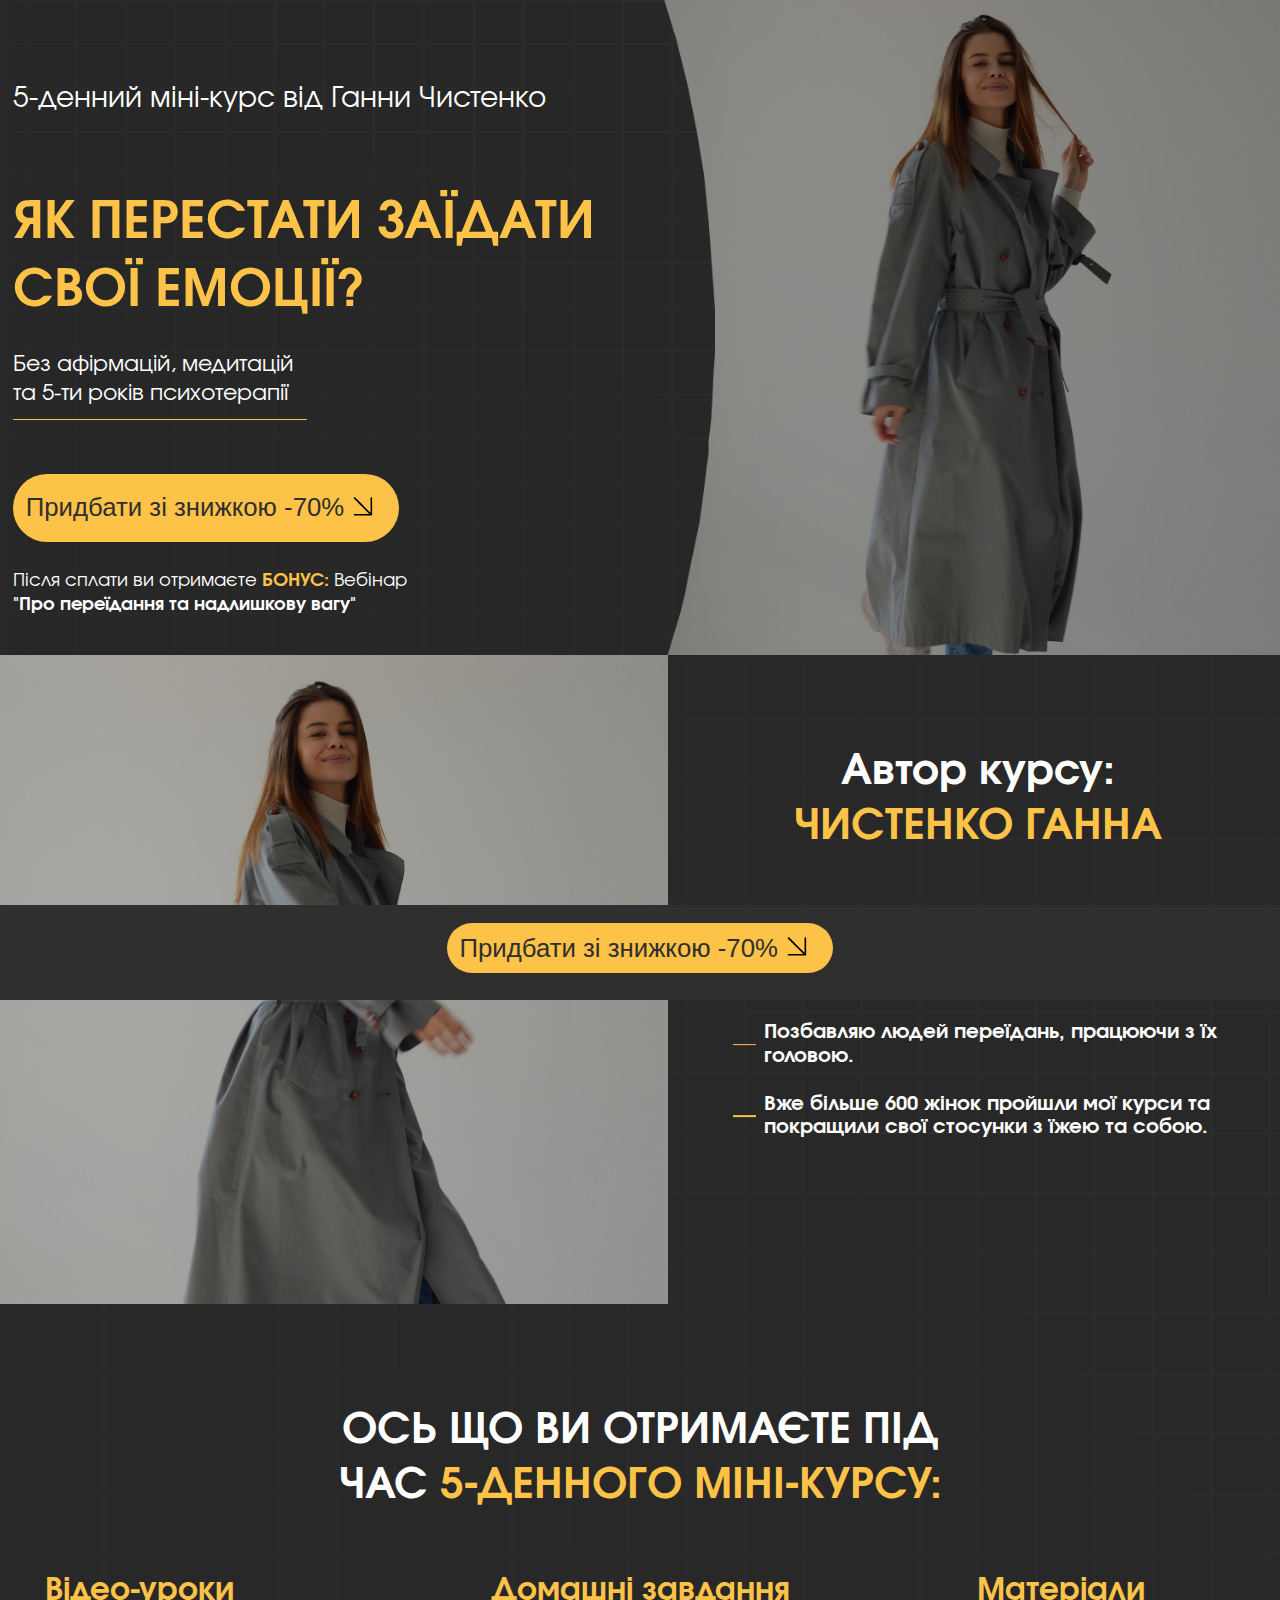
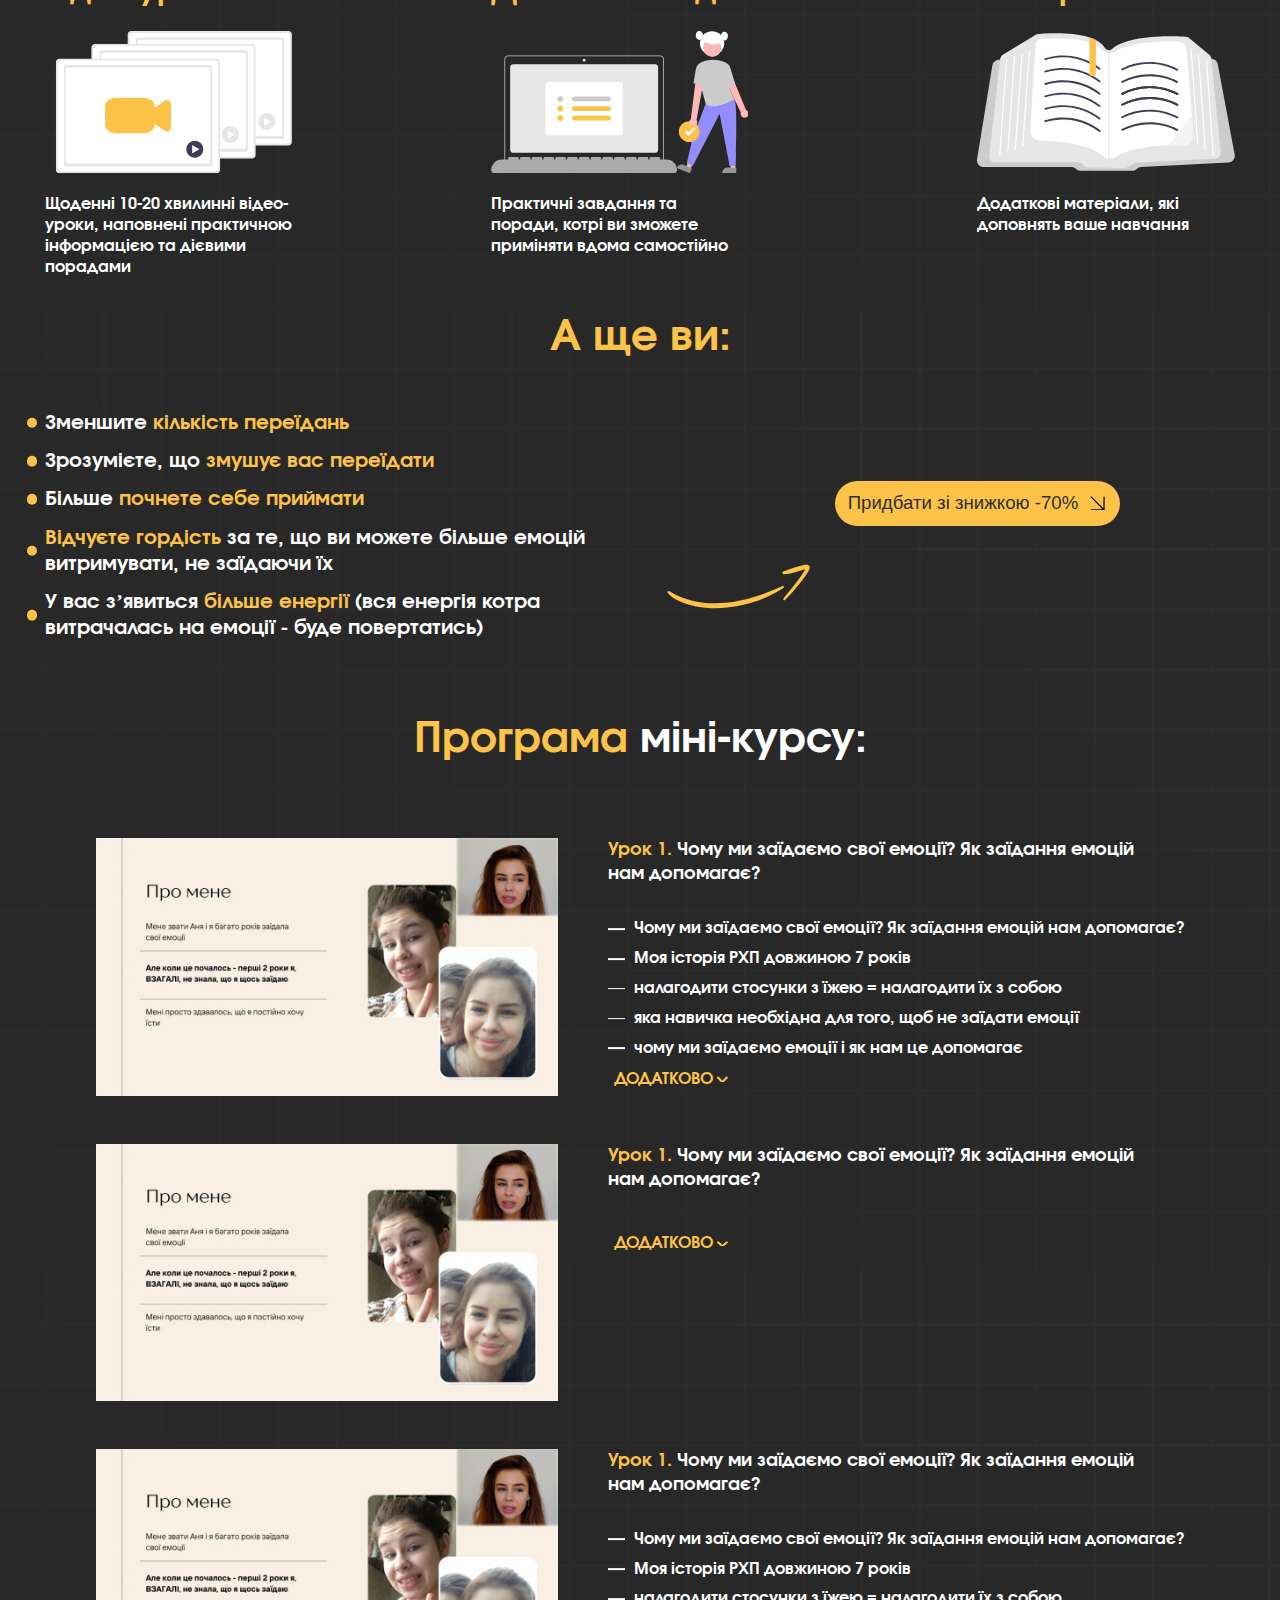
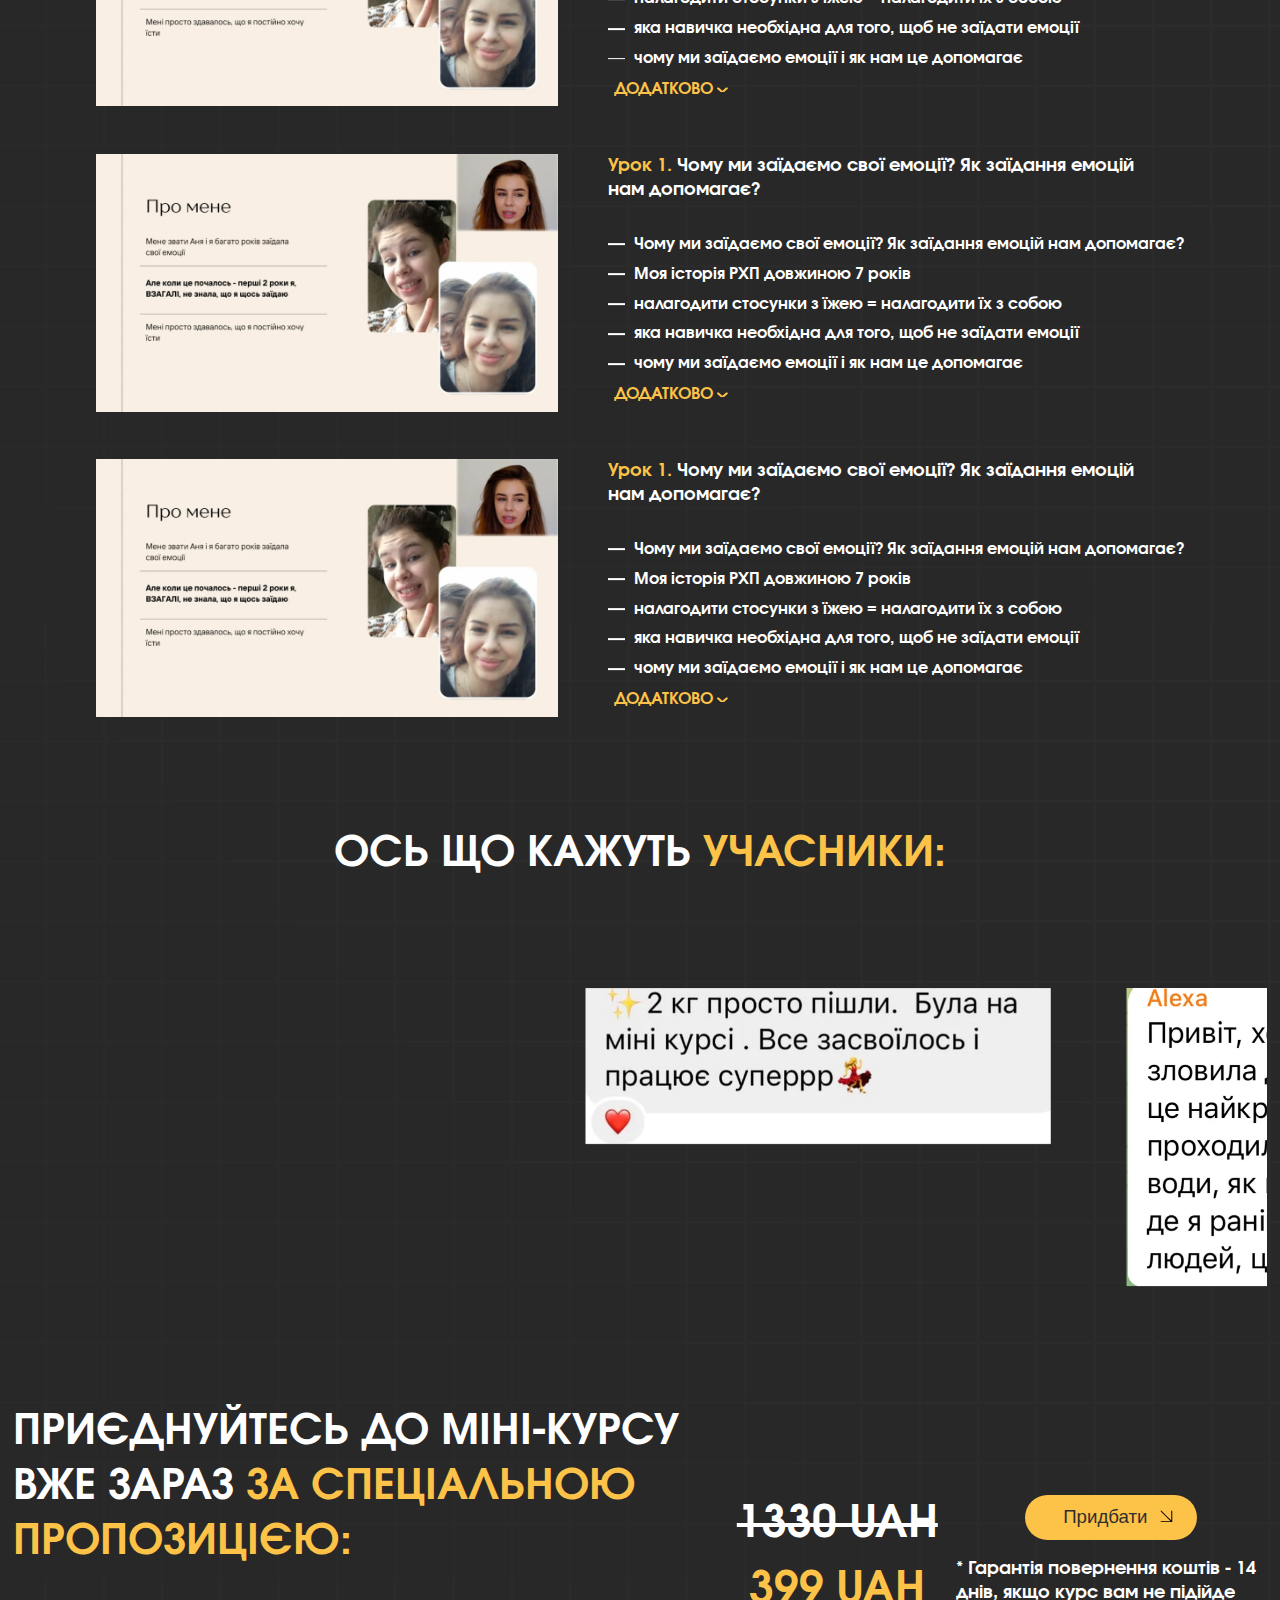
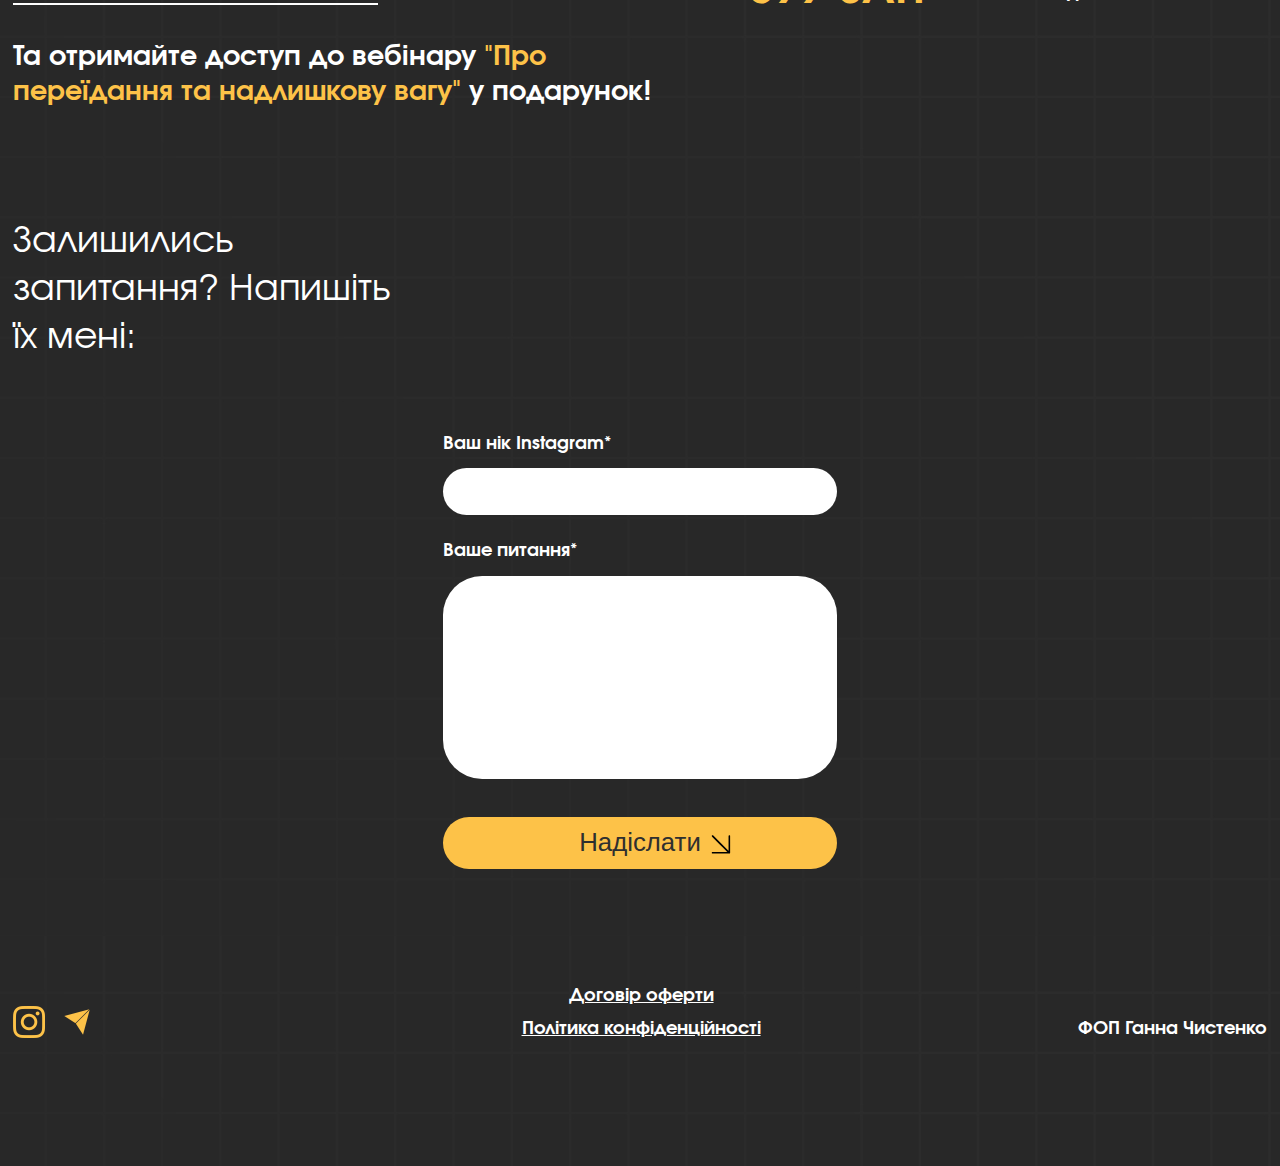
==== commit a9a053a6: "edits you tube player" ====
--- a/index.html
+++ b/index.html
@@ -633,7 +633,8 @@
                             </svg>
                         </a>
                         <div class="youtube__player-wrapper">
-                            <iframe class="youtube__player" src="https://www.youtube.com/embed/ZWJAitNYgHE?si=AfcP6_9WGFgzTUEf" title="YouTube video player" frameborder="0" allow="accelerometer; autoplay; clipboard-write; encrypted-media; gyroscope; picture-in-picture; web-share" allowfullscreen></iframe>
+                            <!-- <iframe class="youtube__player" src="https://www.youtube.com/embed/ZWJAitNYgHE?si=AfcP6_9WGFgzTUEf" title="YouTube video player" frameborder="0" allow="accelerometer; autoplay; clipboard-write; encrypted-media; gyroscope; picture-in-picture; web-share" allowfullscreen></iframe> -->
+                            <div id="player"></div>
                             <p>*Фрагмент уроку 3</p>
                         </div>
                         <div class="popup__content-text">
--- a/css/style.css
+++ b/css/style.css
@@ -1276,6 +1276,18 @@
 }
 
 
+.document__container{
+    color: var(--white, #FFF);
+    font-family: Evolventa;
+    font-size: 1.8rem;
+    font-style: normal;
+    font-weight: 700;
+    line-height: normal;
+    position: relative;
+    padding: 5rem 1.5rem;
+}
+
+
 @media (max-width: 769px) {
     .footer__contacts{
         margin-left: 0;
@@ -1750,4 +1762,6 @@
   
   .fixed__btn {
     padding: 1.2rem 6.2rem 1.2rem 1.4rem;
-  }+  }
+
+  